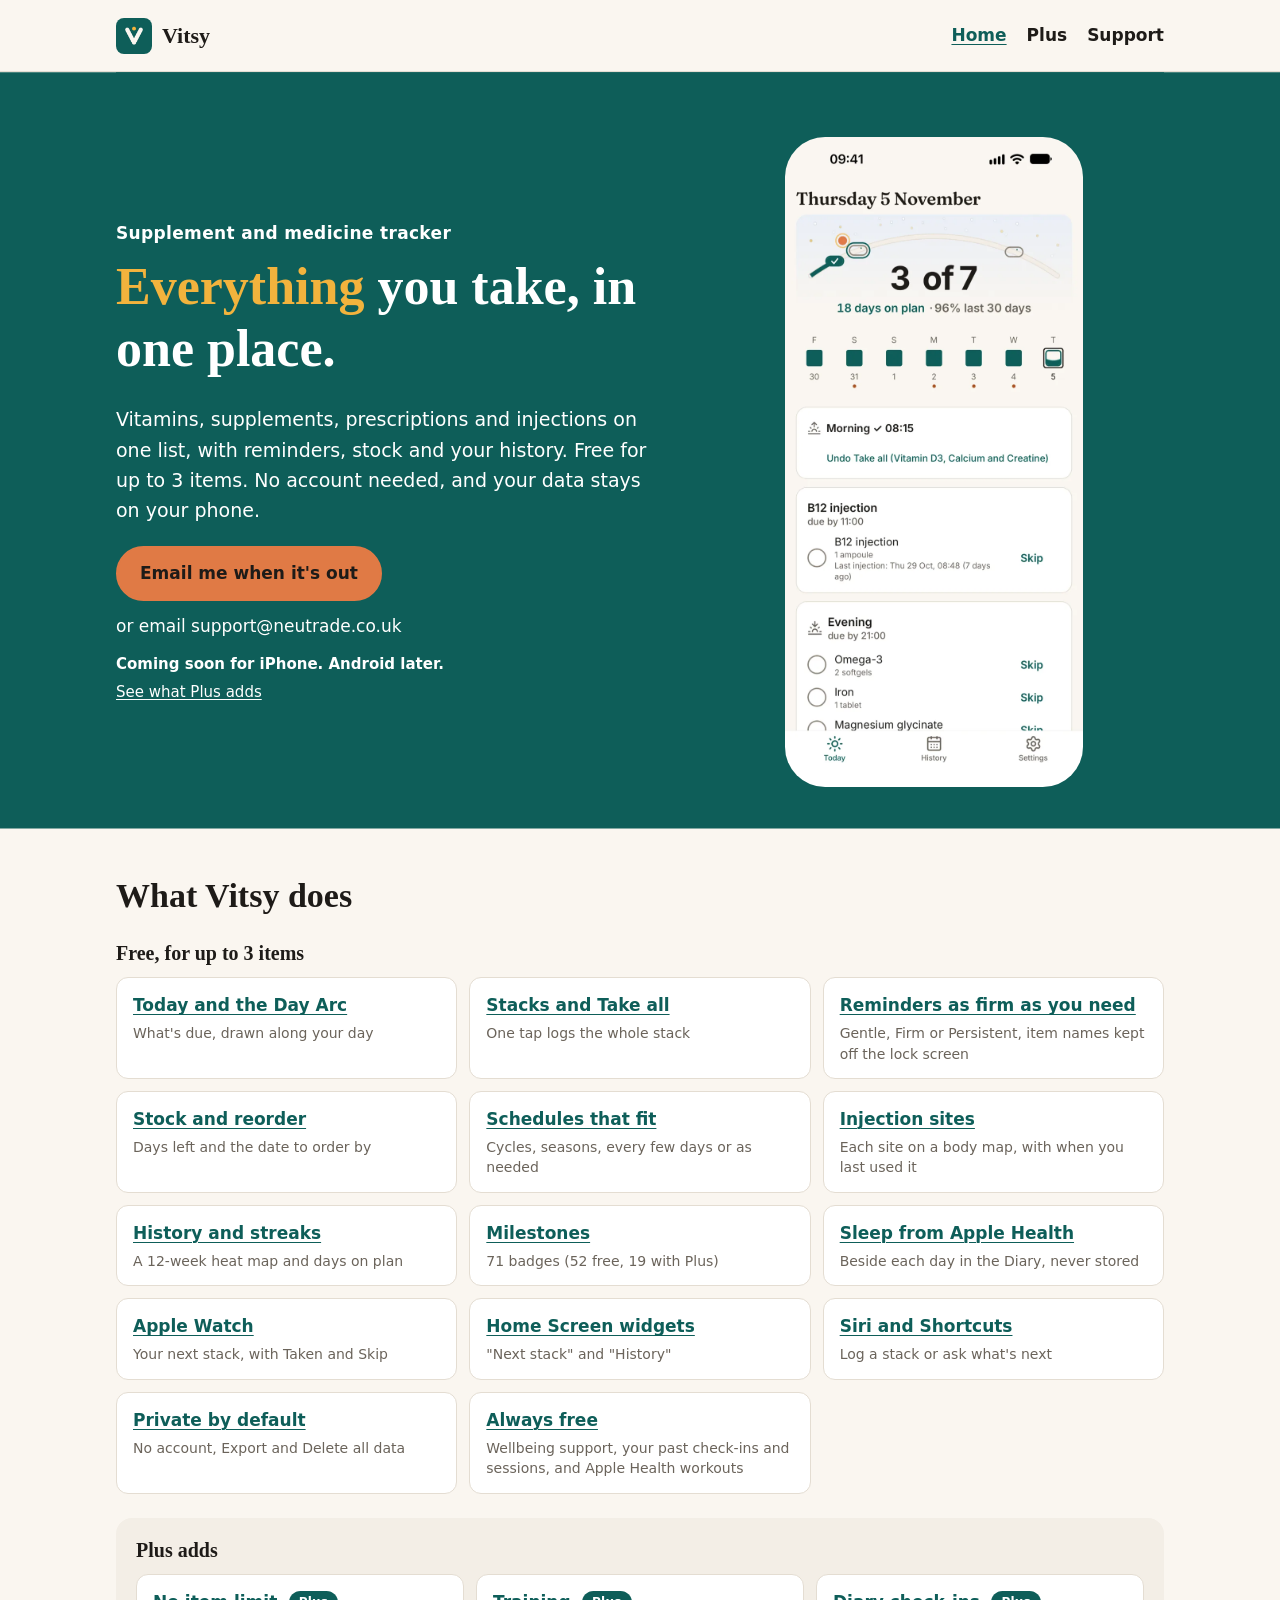
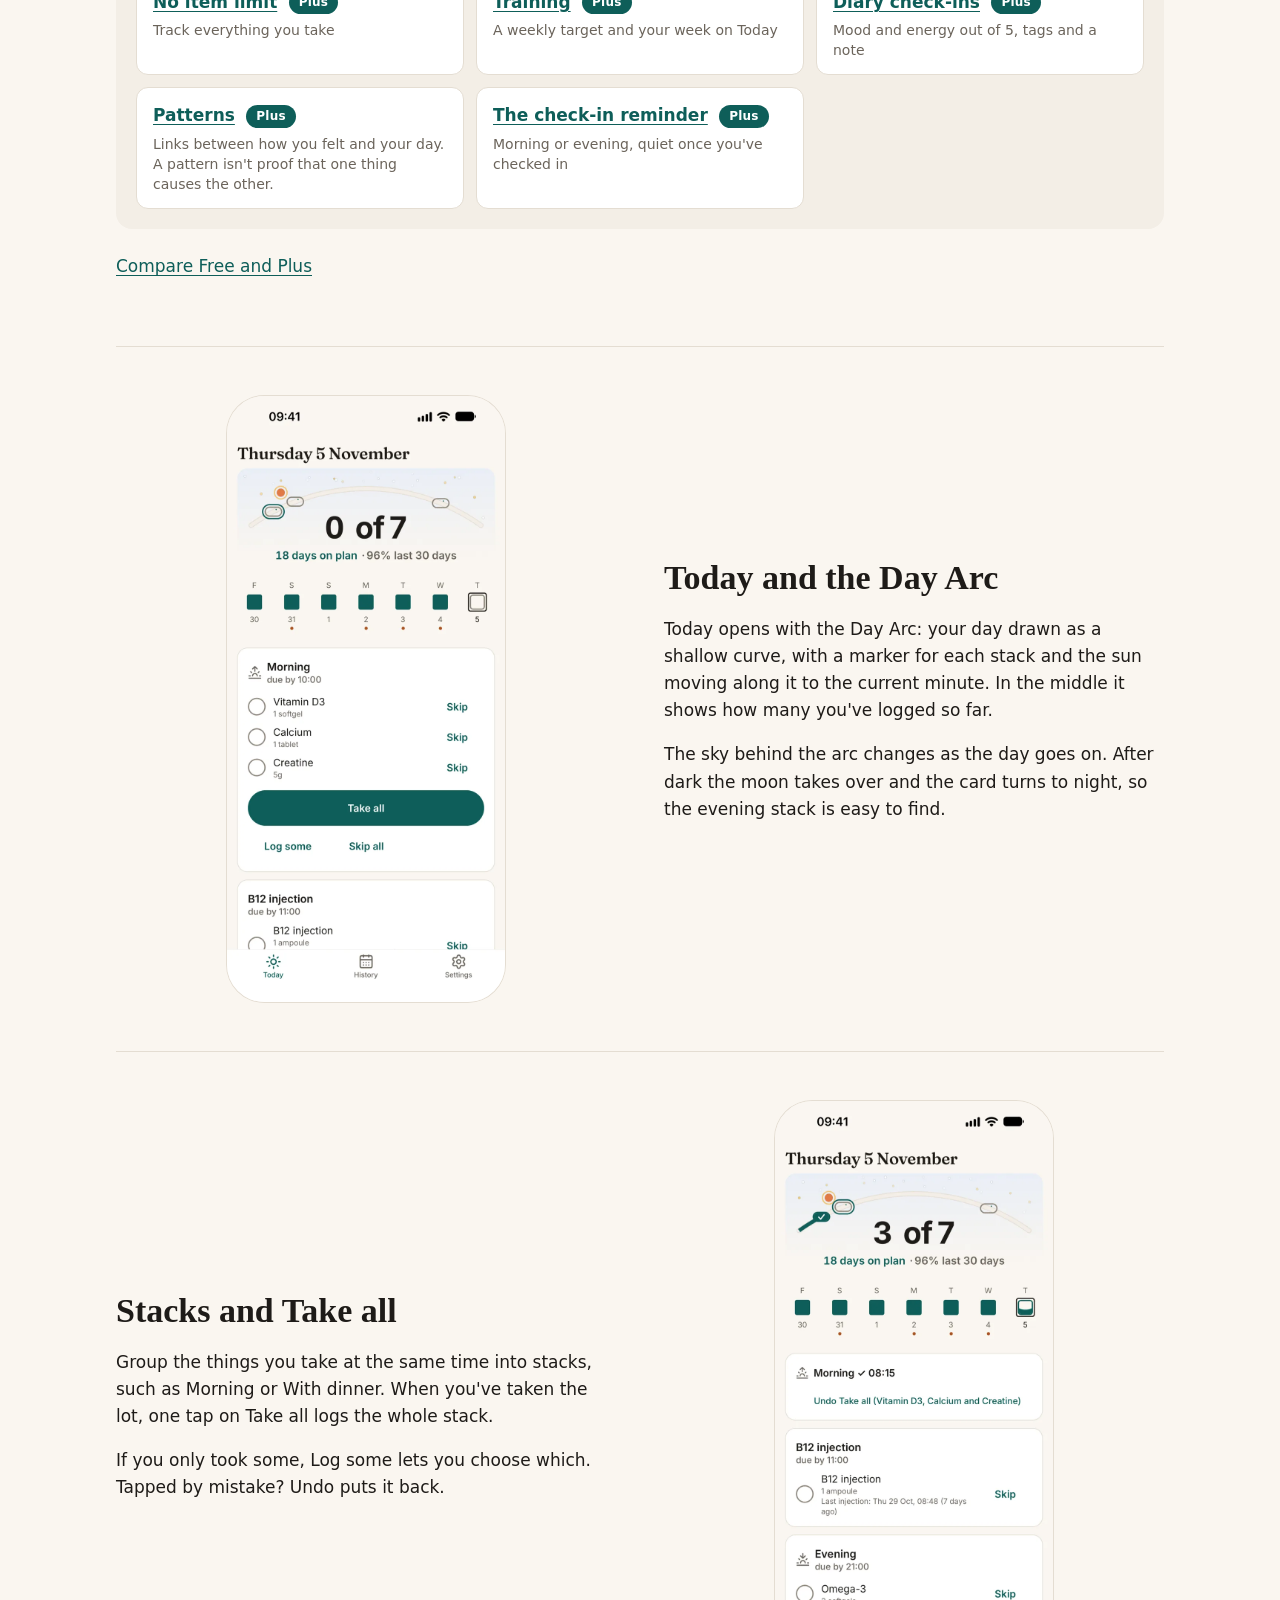
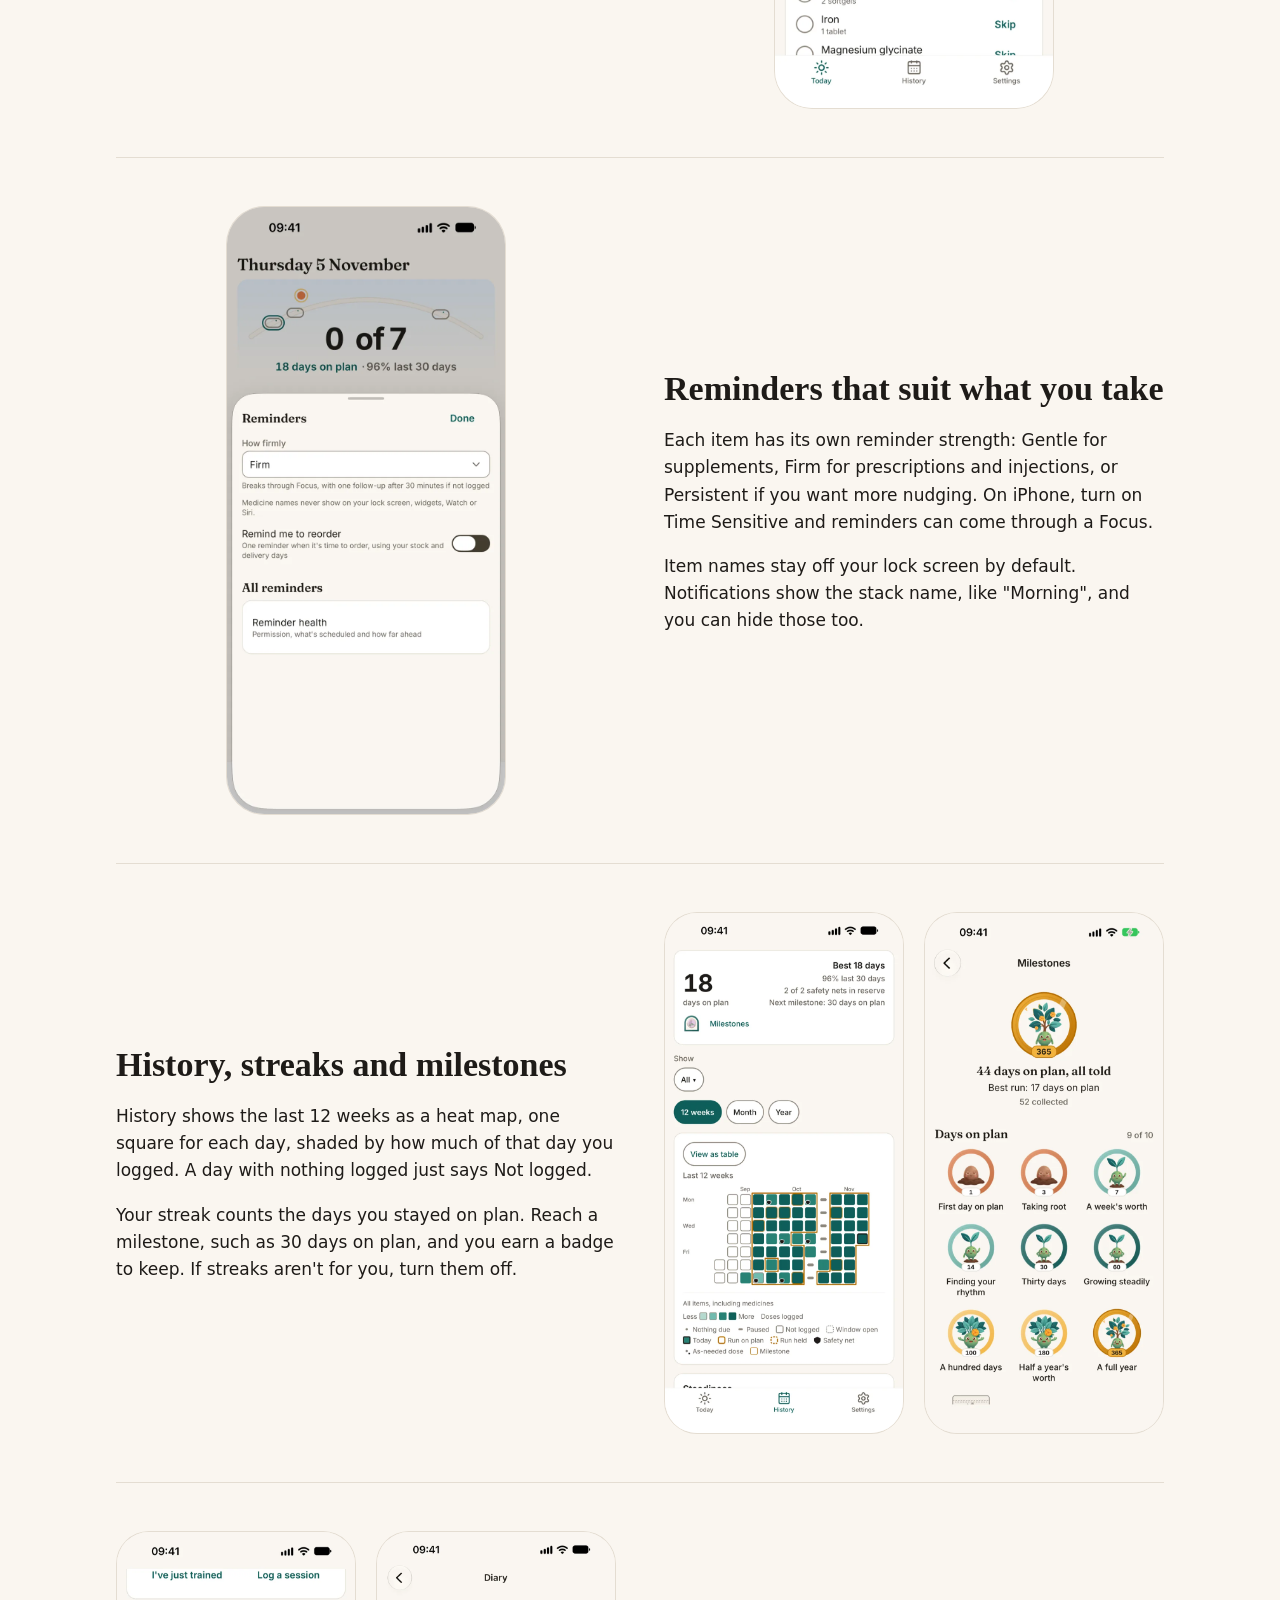
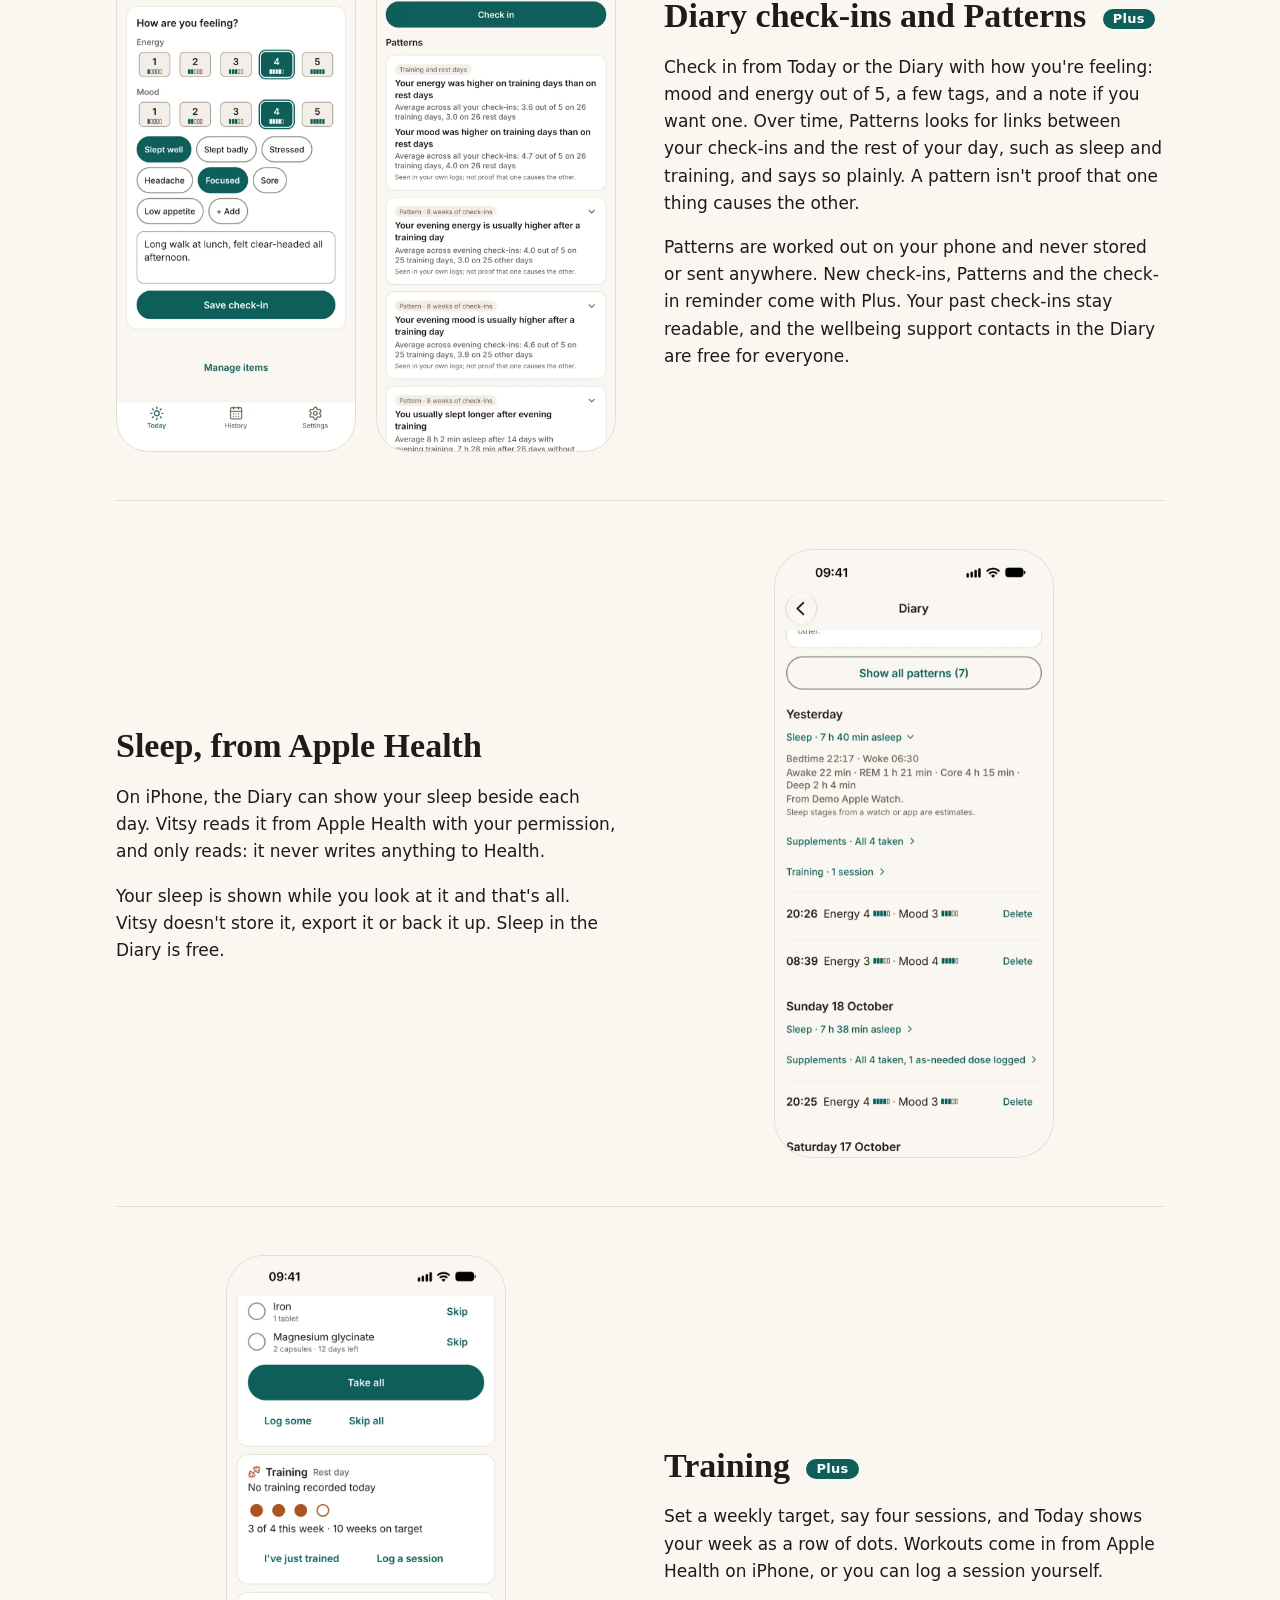
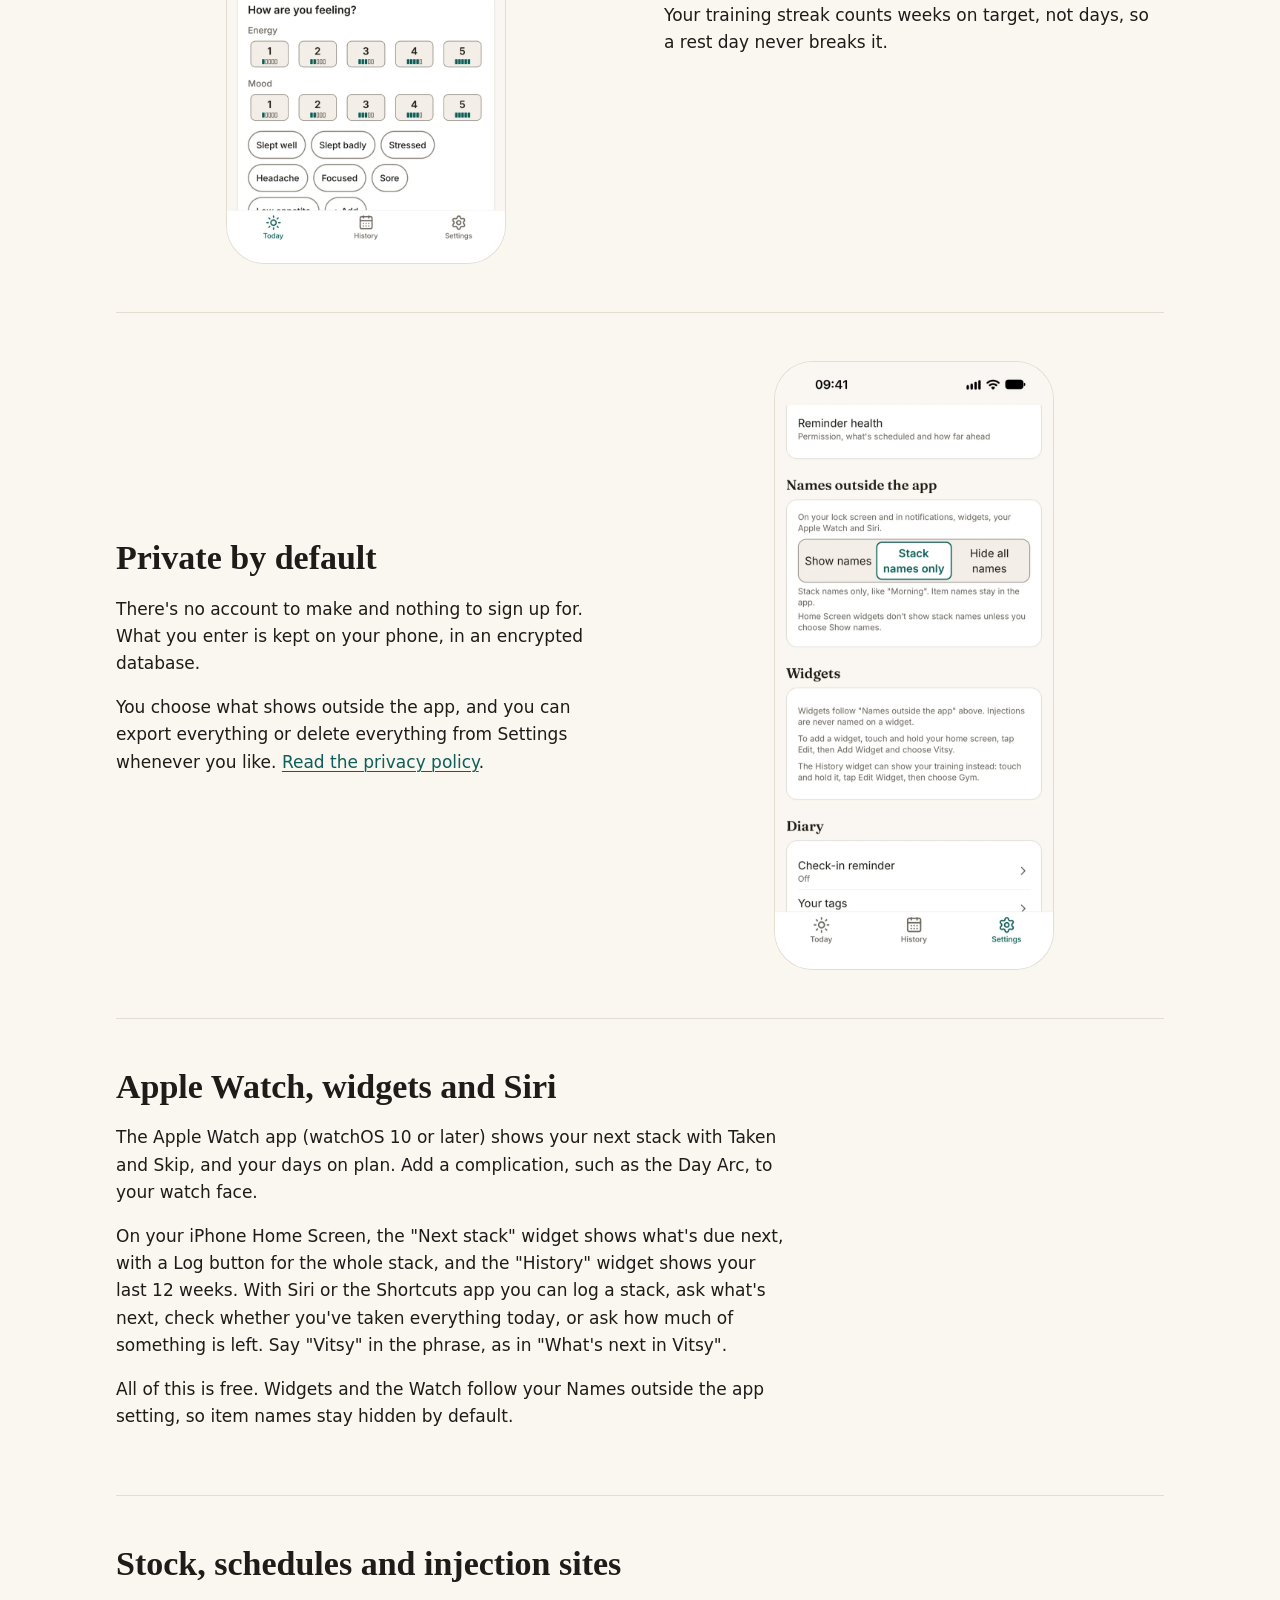
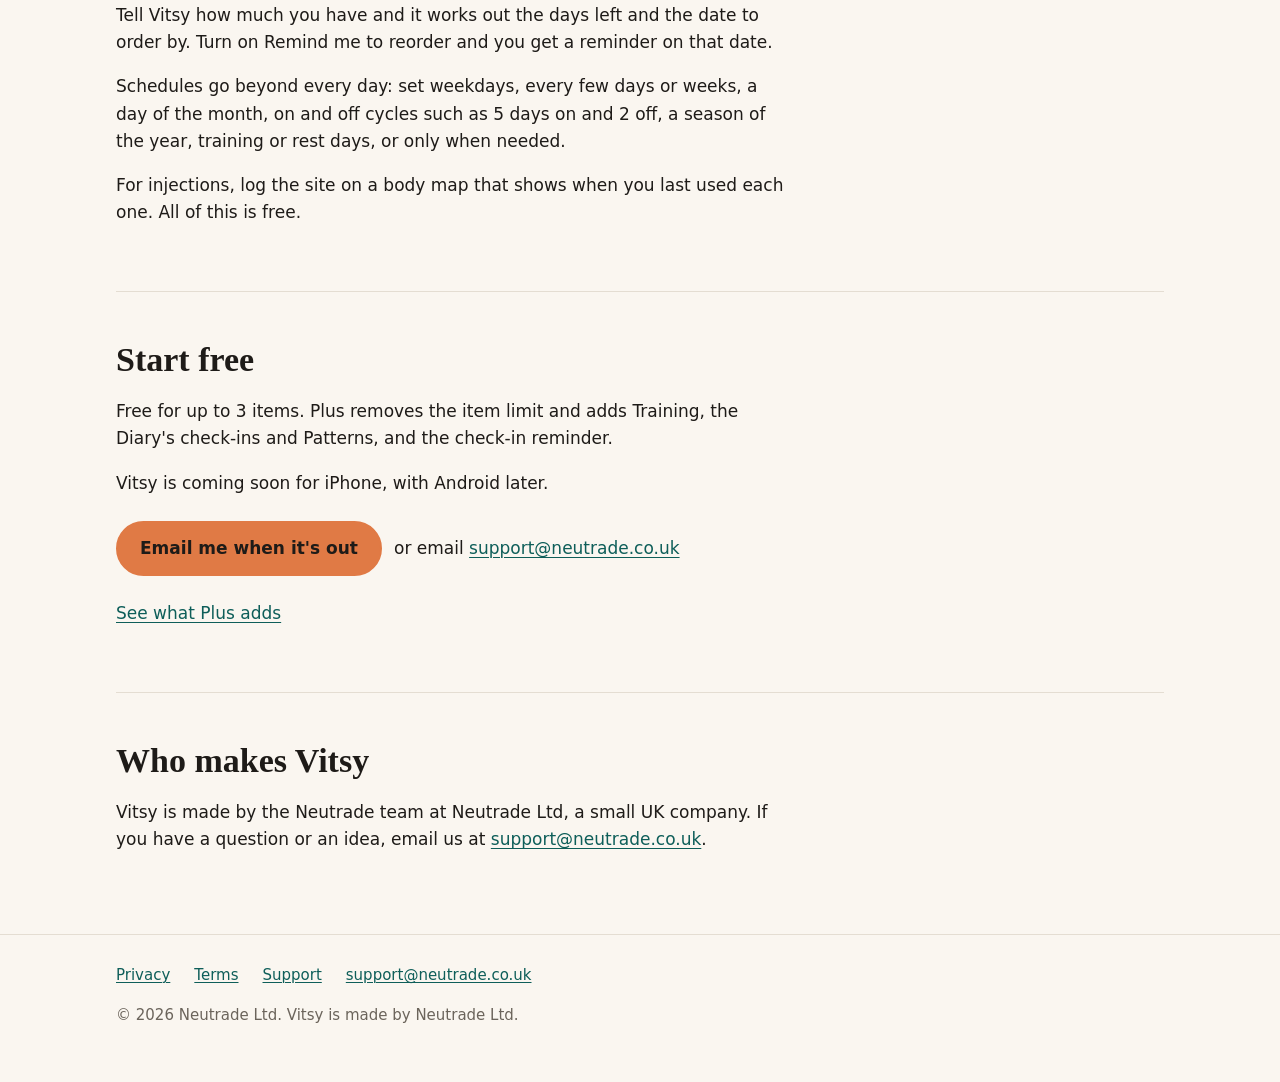
==== index.html @ c3399cc5 "Publish vitsy.app from vitsy main b9458fbe Privacy policy for the first store build (#175), Home and" ====
<!doctype html>
<html lang="en-GB" data-theme="light">
<head>
<meta charset="utf-8">
<meta name="viewport" content="width=device-width, initial-scale=1">
<title>Vitsy: everything you take, in one place</title>
<meta name="description" content="Vitsy keeps track of your supplements and medicines on your phone. Reminders, a clear view of today, and your history. No account needed.">
<meta name="color-scheme" content="light">
<meta property="og:type" content="website">
<meta property="og:site_name" content="Vitsy">
<meta property="og:title" content="Vitsy: everything you take, in one place">
<meta property="og:description" content="Supplements and medicines on one list, with reminders, stock and your history. Free for up to 3 items. No account needed.">
<meta property="og:url" content="https://vitsy.app/">
<meta property="og:image" content="https://vitsy.app/assets/og-vitsy.png">
<meta property="og:image:width" content="1200">
<meta property="og:image:height" content="630">
<meta property="og:image:alt" content="Everything you take, in one place: Vitsy's Day Arc on Thursday 5 November, showing 3 of 7 logged and 18 days on plan.">
<meta name="twitter:card" content="summary_large_image">
<link rel="icon" href="/favicon.png" type="image/png">
<link rel="apple-touch-icon" href="/apple-touch-icon.png">
<link rel="stylesheet" href="/assets/tokens.css">
<link rel="stylesheet" href="/assets/site.css">
</head>
<body>
<a class="skip" href="#main">Skip to content</a>
<header class="site-header">
  <div class="wrap">
    <a class="brand" href="/"><img src="/assets/icon-128.png" width="36" height="36" alt="">Vitsy</a>
    <nav class="site-nav" aria-label="Main">
      <ul>
        <li><a href="/" aria-current="page">Home</a></li>
        <li><a href="/pricing/">Plus</a></li>
        <li><a href="/support/">Support</a></li>
      </ul>
    </nav>
  </div>
</header>

<main id="main" class="wrap">
  <section class="hero" aria-labelledby="hero-title">
    <div class="hero-head">
      <p class="eyebrow">Supplement and medicine tracker</p>
      <h1 id="hero-title"><span class="highlight">Everything</span> you take, in one place.</h1>
    </div>
    <div class="shots">
      <picture>
        <img class="screen" src="/assets/screens/today-light.webp" width="750" height="1629" alt="Today on Thursday 5 November: the Day Arc at 3 of 7 with the Morning marker ticked, 18 days on plan and 96% over the last 30 days, the Morning stack done at 08:15, the B12 injection due by 11:00, and the Evening stack of Omega-3, Iron and Magnesium glycinate.">
      </picture>
    </div>
    <div class="hero-body">
      <p class="lead">Vitamins, supplements, prescriptions and injections on one list, with reminders, stock and your history. Free for up to 3 items. No account needed, and your data stays on your phone.</p>
      <div class="actions">
        <a class="button secondary" href="mailto:support@neutrade.co.uk?subject=Vitsy%3A%20let%20me%20know%20when%20it%20launches&amp;body=Please%20email%20me%20when%20Vitsy%20is%20available.%20I%20use%3A%20iPhone%20%2F%20Android%20(delete%20as%20needed).">Email me when it's out</a>
        <p class="or-email">or email support@neutrade.co.uk</p>
      </div>
      <p class="availability">Coming soon for iPhone. Android later.</p>
      <p class="register-line"><a href="/pricing/">See what Plus adds</a></p>
    </div>
  </section>

  <section id="features" class="overview" aria-labelledby="features-title">
    <h2 id="features-title">What Vitsy does</h2>
    <div class="group">
      <h3 id="free-group">Free, for up to 3 items</h3>
      <ul class="tiles" aria-labelledby="free-group">
        <li class="tile"><a class="tile-title" href="#today">Today and the Day Arc</a><span class="tile-line">What's due, drawn along your day</span></li>
        <li class="tile"><a class="tile-title" href="#stacks">Stacks and Take all</a><span class="tile-line">One tap logs the whole stack</span></li>
        <li class="tile"><a class="tile-title" href="#reminders">Reminders as firm as you need</a><span class="tile-line">Gentle, Firm or Persistent, item names kept off the lock screen</span></li>
        <li class="tile"><a class="tile-title" href="#stock">Stock and reorder</a><span class="tile-line">Days left and the date to order by</span></li>
        <li class="tile"><a class="tile-title" href="#stock">Schedules that fit</a><span class="tile-line">Cycles, seasons, every few days or as needed</span></li>
        <li class="tile"><a class="tile-title" href="#stock">Injection sites</a><span class="tile-line">Each site on a body map, with when you last used it</span></li>
        <li class="tile"><a class="tile-title" href="#history">History and streaks</a><span class="tile-line">A 12-week heat map and days on plan</span></li>
        <li class="tile"><a class="tile-title" href="#history">Milestones</a><span class="tile-line">71 badges (52 free, 19 with Plus)</span></li>
        <li class="tile"><a class="tile-title" href="#sleep">Sleep from Apple Health</a><span class="tile-line">Beside each day in the Diary, never stored</span></li>
        <li class="tile"><a class="tile-title" href="#watch">Apple Watch</a><span class="tile-line">Your next stack, with Taken and Skip</span></li>
        <li class="tile"><a class="tile-title" href="#watch">Home Screen widgets</a><span class="tile-line">"Next stack" and "History"</span></li>
        <li class="tile"><a class="tile-title" href="#watch">Siri and Shortcuts</a><span class="tile-line">Log a stack or ask what's next</span></li>
        <li class="tile"><a class="tile-title" href="#privacy">Private by default</a><span class="tile-line">No account, Export and Delete all data</span></li>
        <li class="tile"><a class="tile-title" href="/pricing/#stays-free">Always free</a><span class="tile-line keep">Wellbeing support, your past check-ins and sessions, and Apple Health workouts</span></li>
      </ul>
    </div>
    <div class="group plus-group">
      <h3 id="plus-group">Plus adds</h3>
      <ul class="tiles" aria-labelledby="plus-group">
        <li class="tile"><a class="tile-title" href="/pricing/#item-limit">No item limit</a> <span class="badge">Plus</span><span class="tile-line">Track everything you take</span></li>
        <li class="tile"><a class="tile-title" href="#training">Training</a> <span class="badge">Plus</span><span class="tile-line">A weekly target and your week on Today</span></li>
        <li class="tile"><a class="tile-title" href="#diary">Diary check-ins</a> <span class="badge">Plus</span><span class="tile-line">Mood and energy out of 5, tags and a note</span></li>
        <li class="tile"><a class="tile-title" href="#diary">Patterns</a> <span class="badge">Plus</span><span class="tile-line keep">Links between how you felt and your day. A pattern isn't proof that one thing causes the other.</span></li>
        <li class="tile"><a class="tile-title" href="#diary">The check-in reminder</a> <span class="badge">Plus</span><span class="tile-line">Morning or evening, quiet once you've checked in</span></li>
      </ul>
    </div>
    <p><a href="/pricing/">Compare Free and Plus</a></p>
  </section>

  <section id="today" class="feature" aria-labelledby="today-title">
    <div class="text">
      <h2 id="today-title">Today and the Day Arc</h2>
      <p>Today opens with the Day Arc: your day drawn as a shallow curve, with a marker for each stack and the sun moving along it to the current minute. In the middle it shows how many you've logged so far.</p>
      <p>The sky behind the arc changes as the day goes on. After dark the moon takes over and the card turns to night, so the evening stack is easy to find.</p>
    </div>
    <div class="shots">
      <picture>
        <img class="screen" src="/assets/screens/today-morning-light.webp" width="750" height="1629" loading="lazy" alt="Today before the first stack: the sun low on the left of the Day Arc, 0 of 7 logged, and the Morning stack of Vitamin D3, Calcium and Creatine due by 10:00, with Take all, Log some and Skip all.">
      </picture>
    </div>
  </section>

  <section id="stacks" class="feature" aria-labelledby="stacks-title">
    <div class="text">
      <h2 id="stacks-title">Stacks and Take all</h2>
      <p>Group the things you take at the same time into stacks, such as Morning or With dinner. When you've taken the lot, one tap on Take all logs the whole stack.</p>
      <p>If you only took some, Log some lets you choose which. Tapped by mistake? Undo puts it back.</p>
    </div>
    <div class="shots">
      <picture>
        <img class="screen" src="/assets/screens/stack-take-all-light.webp" width="750" height="1629" loading="lazy" alt="Today after one tap on Take all: the Morning stack ticked at 08:15, with a line to undo Take all for Vitamin D3, Calcium and Creatine, and the Day Arc at 3 of 7.">
      </picture>
    </div>
  </section>

  <section id="reminders" class="feature" aria-labelledby="reminders-title">
    <div class="text">
      <h2 id="reminders-title">Reminders that suit what you take</h2>
      <p>Each item has its own reminder strength: Gentle for supplements, Firm for prescriptions and injections, or Persistent if you want more nudging. On iPhone, turn on Time Sensitive and reminders can come through a Focus.</p>
      <p>Item names stay off your lock screen by default. Notifications show the stack name, like "Morning", and you can hide those too.</p>
    </div>
    <div class="shots">
      <picture>
        <img class="screen" src="/assets/screens/reminders-light.webp" width="750" height="1629" loading="lazy" alt="An item's Reminders sheet: How firmly set to Firm, a note that medicine names never show on your lock screen, widgets, Watch or Siri, the Remind me to reorder switch, and Reminder health.">
      </picture>
    </div>
  </section>

  <section id="history" class="feature" aria-labelledby="history-title">
    <div class="text">
      <h2 id="history-title">History, streaks and milestones</h2>
      <p>History shows the last 12 weeks as a heat map, one square for each day, shaded by how much of that day you logged. A day with nothing logged just says Not logged.</p>
      <p>Your streak counts the days you stayed on plan. Reach a milestone, such as 30 days on plan, and you earn a badge to keep. If streaks aren't for you, turn them off.</p>
    </div>
    <div class="shots">
      <picture>
        <img class="screen" src="/assets/screens/history-heatmap-light.webp" width="750" height="1629" loading="lazy" alt="History: 18 days on plan, a best of 18 days, 96% over the last 30 days, 2 of 2 safety nets in reserve and the next milestone at 30 days, then a 12-week heat map with runs on plan outlined.">
      </picture>
      <picture>
        <img class="screen" src="/assets/screens/milestone-light.webp" width="750" height="1630" loading="lazy" alt="The Milestones page: a year badge at the top, 44 days on plan all told, a best run of 17 days and 52 badges collected, then the Days on plan badges from the first day to a full year.">
      </picture>
    </div>
  </section>

  <section id="diary" class="feature" aria-labelledby="diary-title">
    <div class="text">
      <h2 id="diary-title">Diary check-ins and Patterns <span class="badge">Plus</span></h2>
      <p>Check in from Today or the Diary with how you're feeling: mood and energy out of 5, a few tags, and a note if you want one. Over time, Patterns looks for links between your check-ins and the rest of your day, such as sleep and training, and says so plainly. A pattern isn't proof that one thing causes the other.</p>
      <p>Patterns are worked out on your phone and never stored or sent anywhere. New check-ins, Patterns and the check-in reminder come with Plus. Your past check-ins stay readable, and the wellbeing support contacts in the Diary are free for everyone.</p>
    </div>
    <div class="shots">
      <picture>
        <img class="screen" src="/assets/screens/diary-checkin-light.webp" width="750" height="1630" loading="lazy" alt="The check-in card on Today: energy and mood each picked out of 5, Slept well and Focused tags, and a short note, with Save check-in.">
      </picture>
      <picture>
        <img class="screen" src="/assets/screens/diary-patterns-light.webp" width="750" height="1629" loading="lazy" alt="Diary Patterns from your own check-ins: energy and mood were higher on training days than on rest days, and evening energy and evening mood are usually higher after a training day. Each notes it is not proof that one causes the other.">
      </picture>
    </div>
  </section>

  <section id="sleep" class="feature" aria-labelledby="sleep-title">
    <div class="text">
      <h2 id="sleep-title">Sleep, from Apple Health</h2>
      <p>On iPhone, the Diary can show your sleep beside each day. Vitsy reads it from Apple Health with your permission, and only reads: it never writes anything to Health.</p>
      <p>Your sleep is shown while you look at it and that's all. Vitsy doesn't store it, export it or back it up. Sleep in the Diary is free.</p>
    </div>
    <div class="shots">
      <picture>
        <img class="screen" src="/assets/screens/diary-sleep-light.webp" width="750" height="1630" loading="lazy" alt="The Diary: yesterday's sleep from Apple Health, with bedtime, wake time and sleep stages, above that day's check-ins.">
      </picture>
    </div>
  </section>

  <section id="training" class="feature" aria-labelledby="training-title">
    <div class="text">
      <h2 id="training-title">Training <span class="badge">Plus</span></h2>
      <p>Set a weekly target, say four sessions, and Today shows your week as a row of dots. Workouts come in from Apple Health on iPhone, or you can log a session yourself.</p>
      <p>Your training streak counts weeks on target, not days, so a rest day never breaks it.</p>
    </div>
    <div class="shots">
      <picture>
        <img class="screen" src="/assets/screens/training-light.webp" width="750" height="1629" loading="lazy" alt="Today's Training card on a rest day: no training recorded today, three of four dots filled, 3 of 4 this week and 10 weeks on target, with I've just trained and Log a session.">
      </picture>
    </div>
  </section>

  <section id="privacy" class="feature" aria-labelledby="privacy-title">
    <div class="text">
      <h2 id="privacy-title">Private by default</h2>
      <p>There's no account to make and nothing to sign up for. What you enter is kept on your phone, in an encrypted database.</p>
      <p>You choose what shows outside the app, and you can export everything or delete everything from Settings whenever you like. <a href="/privacy/">Read the privacy policy</a>.</p>
    </div>
    <div class="shots">
      <picture>
        <img class="screen" src="/assets/screens/privacy-light.webp" width="750" height="1630" loading="lazy" alt="Settings, Names outside the app: Show names, Stack names only or Hide all names, for the lock screen and notifications.">
      </picture>
    </div>
  </section>

  <section id="watch" class="feature" aria-labelledby="watch-title">
    <div class="text">
      <h2 id="watch-title">Apple Watch, widgets and Siri</h2>
      <p>The Apple Watch app (watchOS 10 or later) shows your next stack with Taken and Skip, and your days on plan. Add a complication, such as the Day Arc, to your watch face.</p>
      <p>On your iPhone Home Screen, the "Next stack" widget shows what's due next, with a Log button for the whole stack, and the "History" widget shows your last 12 weeks. With Siri or the Shortcuts app you can log a stack, ask what's next, check whether you've taken everything today, or ask how much of something is left. Say "Vitsy" in the phrase, as in "What's next in Vitsy".</p>
      <p>All of this is free. Widgets and the Watch follow your Names outside the app setting, so item names stay hidden by default.</p>
    </div>
  </section>

  <section id="stock" class="feature" aria-labelledby="stock-title">
    <div class="text">
      <h2 id="stock-title">Stock, schedules and injection sites</h2>
      <p>Tell Vitsy how much you have and it works out the days left and the date to order by. Turn on Remind me to reorder and you get a reminder on that date.</p>
      <p>Schedules go beyond every day: set weekdays, every few days or weeks, a day of the month, on and off cycles such as 5 days on and 2 off, a season of the year, training or rest days, or only when needed.</p>
      <p>For injections, log the site on a body map that shows when you last used each one. All of this is free.</p>
    </div>
  </section>

  <section class="feature" aria-labelledby="free-title">
    <div class="text">
      <h2 id="free-title">Start free</h2>
      <p>Free for up to 3 items. Plus removes the item limit and adds Training, the Diary's check-ins and Patterns, and the check-in reminder.</p>
      <p>Vitsy is coming soon for iPhone, with Android later.</p>
      <div class="actions">
        <a class="button secondary" href="mailto:support@neutrade.co.uk?subject=Vitsy%3A%20let%20me%20know%20when%20it%20launches&amp;body=Please%20email%20me%20when%20Vitsy%20is%20available.%20I%20use%3A%20iPhone%20%2F%20Android%20(delete%20as%20needed).">Email me when it's out</a>
        <p class="or-email">or email <a href="mailto:support@neutrade.co.uk">support@neutrade.co.uk</a></p>
      </div>
      <p><a href="/pricing/">See what Plus adds</a></p>
    </div>
  </section>

  <section id="maker" class="feature" aria-labelledby="maker-title">
    <div class="text">
      <h2 id="maker-title">Who makes Vitsy</h2>
      <p>Vitsy is made by the Neutrade team at Neutrade Ltd, a small UK company. If you have a question or an idea, email us at <a href="mailto:support@neutrade.co.uk">support@neutrade.co.uk</a>.</p>
    </div>
  </section>
</main>

<footer class="site-footer">
  <div class="wrap">
    <ul>
      <li><a href="/privacy/">Privacy</a></li>
      <li><a href="/terms/">Terms</a></li>
      <li><a href="/support/">Support</a></li>
      <li><a href="mailto:support@neutrade.co.uk">support@neutrade.co.uk</a></li>
    </ul>
    <p>&copy; 2026 Neutrade Ltd. Vitsy is made by Neutrade Ltd.</p>
  </div>
</footer>
</body>
</html>
---- assets/tokens.css ----
/* Generated from src/theme/tokens.ts by scripts/tokens-css.ts. Do not edit. */
:root {
  color-scheme: light dark;
  --dl-bg: #FAF6F0;
  --dl-surface: #FFFFFF;
  --dl-surface2: #F3EEE6;
  --dl-border: #E4DDD2;
  --dl-ctl: #8F877C;
  --dl-text: #1E1B18;
  --dl-text-muted: #6B645B;
  --dl-primary: #0E5E59;
  --dl-on-primary: #FFFFFF;
  --dl-secondary: #E07A45;
  --dl-on-secondary: #1E1B18;
  --dl-secondary-ink: #AD5220;
  --dl-accent: #F2B33D;
  --dl-streak: #B86E00;
  --dl-heat-0: #EDE7DD;
  --dl-heat-1: #B3DACF;
  --dl-heat-2: #6FBBAE;
  --dl-heat-3: #278276;
  --dl-heat-4: #0E5E59;
  --dl-destructive: #9A3B2E;
  --dl-friend-mark-low: #1E1B18;
  --dl-friend-mark-high: #FFFFFF;
  --dl-scrim: rgba(30,27,24,0.45);
}
@media (prefers-color-scheme: dark) {
  :root:not([data-theme="light"]) {
    --dl-bg: #121413;
    --dl-surface: #1B1E1D;
    --dl-surface2: #252928;
    --dl-border: #343938;
    --dl-ctl: #6E7573;
    --dl-text: #F2EEE8;
    --dl-text-muted: #A9A39A;
    --dl-primary: #5FC8BD;
    --dl-on-primary: #121413;
    --dl-secondary: #F29A6B;
    --dl-on-secondary: #121413;
    --dl-secondary-ink: #F29A6B;
    --dl-accent: #F5C04A;
    --dl-streak: #F5C04A;
    --dl-heat-0: #262A29;
    --dl-heat-1: #1E4B46;
    --dl-heat-2: #277067;
    --dl-heat-3: #46A597;
    --dl-heat-4: #9BE3D6;
    --dl-destructive: #E58A7C;
    --dl-friend-mark-low: #F2EEE8;
    --dl-friend-mark-high: #121413;
    --dl-scrim: rgba(0,0,0,0.6);
  }
}
:root[data-theme="dark"] {
  --dl-bg: #121413;
  --dl-surface: #1B1E1D;
  --dl-surface2: #252928;
  --dl-border: #343938;
  --dl-ctl: #6E7573;
  --dl-text: #F2EEE8;
  --dl-text-muted: #A9A39A;
  --dl-primary: #5FC8BD;
  --dl-on-primary: #121413;
  --dl-secondary: #F29A6B;
  --dl-on-secondary: #121413;
  --dl-secondary-ink: #F29A6B;
  --dl-accent: #F5C04A;
  --dl-streak: #F5C04A;
  --dl-heat-0: #262A29;
  --dl-heat-1: #1E4B46;
  --dl-heat-2: #277067;
  --dl-heat-3: #46A597;
  --dl-heat-4: #9BE3D6;
  --dl-destructive: #E58A7C;
  --dl-friend-mark-low: #F2EEE8;
  --dl-friend-mark-high: #121413;
  --dl-scrim: rgba(0,0,0,0.6);
}
---- assets/site.css ----
/*
 * Vitsy website (factory job 20261020-website, D1937). Colours come only from tokens.css, which
 * scripts/tokens-css.ts generates from src/theme/tokens.ts: no colour literals here. The site is always light
 * (job 20261021-website-light, D1956): every page has <html data-theme="light">, so the generated dark rules never
 * apply, whatever the reader's setting.
 */

/* Fonts: copied from the app's @expo-google-fonts packages (SIL Open Font License, see fonts/OFL-*.txt). */
@font-face {
  font-family: 'Fraunces';
  font-style: normal;
  font-weight: 600;
  font-display: swap;
  src: url(/assets/fonts/Fraunces_600SemiBold.ttf) format('truetype');
}
@font-face {
  font-family: 'Inter';
  font-style: normal;
  font-weight: 400;
  font-display: swap;
  src: url(/assets/fonts/Inter_400Regular.ttf) format('truetype');
}
@font-face {
  font-family: 'Inter';
  font-style: normal;
  font-weight: 600;
  font-display: swap;
  src: url(/assets/fonts/Inter_600SemiBold.ttf) format('truetype');
}

*,
*::before,
*::after {
  box-sizing: border-box;
}

/* Light native controls and scrollbars too. More specific than the generated :root, so stylesheet order doesn't matter. */
:root[data-theme="light"] {
  color-scheme: light;
}

html {
  -webkit-text-size-adjust: 100%;
  text-size-adjust: 100%;
}

body {
  margin: 0;
  background: var(--dl-bg);
  color: var(--dl-text);
  font-family: 'Inter', system-ui, -apple-system, 'Segoe UI', sans-serif;
  font-size: 1.0625rem;
  line-height: 1.6;
  overflow-wrap: break-word;
}

h1,
h2,
h3 {
  font-family: 'Fraunces', Georgia, serif;
  font-weight: 600;
  line-height: 1.2;
  margin: 0 0 0.5em;
}
h1 {
  font-size: clamp(2rem, 6vw, 3.25rem);
}
h2 {
  font-size: clamp(1.5rem, 4vw, 2.125rem);
}
h3 {
  font-size: 1.25rem;
  margin-top: 1.5em;
}

p,
ul,
ol,
dl {
  margin: 0 0 1em;
}

a {
  color: var(--dl-primary);
  text-decoration-thickness: 1px;
  text-underline-offset: 0.15em;
}
a:hover {
  text-decoration-thickness: 2px;
}

:focus-visible {
  outline: 3px solid var(--dl-primary);
  outline-offset: 3px;
  border-radius: 4px;
}

.skip {
  position: absolute;
  left: 1rem;
  top: -10rem;
  z-index: 10;
  padding: 0.5rem 1rem;
  background: var(--dl-surface);
  color: var(--dl-primary);
  border: 1px solid var(--dl-border);
  border-radius: 8px;
}
.skip:focus {
  top: 1rem;
}

.wrap {
  width: 100%;
  max-width: 68rem;
  margin: 0 auto;
  padding: 0 1.25rem;
}

/* Header and footer */
.site-header {
  border-bottom: 1px solid var(--dl-border);
}
.site-header .wrap {
  display: flex;
  flex-wrap: wrap;
  align-items: center;
  justify-content: space-between;
  gap: 0.5rem 1.5rem;
  padding-top: 0.875rem;
  padding-bottom: 0.875rem;
}
.brand {
  display: inline-flex;
  align-items: center;
  gap: 0.625rem;
  color: var(--dl-text);
  text-decoration: none;
  font-family: 'Fraunces', Georgia, serif;
  font-weight: 600;
  font-size: 1.375rem;
}
.brand img {
  width: 36px;
  height: 36px;
  border-radius: 22%;
}
.site-nav ul {
  display: flex;
  flex-wrap: wrap;
  gap: 0.25rem 1.25rem;
  list-style: none;
  margin: 0;
  padding: 0;
}
.site-nav a {
  display: inline-block;
  padding: 0.5rem 0;
  color: var(--dl-text);
  font-weight: 600;
  text-decoration: none;
}
.site-nav a:hover,
.site-nav a[aria-current='page'] {
  color: var(--dl-primary);
  text-decoration: underline;
}

.site-footer {
  margin-top: 4rem;
  border-top: 1px solid var(--dl-border);
  color: var(--dl-text-muted);
  font-size: 0.9375rem;
}
.site-footer .wrap {
  padding-top: 1.5rem;
  padding-bottom: 2.5rem;
}
.site-footer ul {
  display: flex;
  flex-wrap: wrap;
  gap: 0.25rem 1.5rem;
  list-style: none;
  padding: 0;
  margin: 0 0 0.75rem;
}
.site-footer a {
  display: inline-block;
  padding: 0.25rem 0;
}

/* Text helpers */
.eyebrow {
  margin: 0 0 0.5rem;
  color: var(--dl-primary);
  font-weight: 600;
  letter-spacing: 0.02em;
}
.lead {
  font-size: 1.1875rem;
  color: var(--dl-text-muted);
  max-width: 34rem;
}
.muted {
  color: var(--dl-text-muted);
}
.small {
  font-size: 0.9375rem;
}
.prose {
  max-width: 42rem;
}
.prose h2 {
  font-size: 1.5rem;
  margin-top: 2em;
}

.badge {
  display: inline-block;
  vertical-align: middle;
  margin-left: 0.5rem;
  padding: 0.125rem 0.625rem;
  border-radius: 999px;
  background: var(--dl-primary);
  color: var(--dl-on-primary);
  font-family: 'Inter', system-ui, sans-serif;
  font-size: 0.8125rem;
  font-weight: 600;
  letter-spacing: 0.02em;
}

/* Buttons and links styled as buttons */
.button {
  display: inline-block;
  padding: 0.75rem 1.375rem;
  border-radius: 999px;
  background: var(--dl-primary);
  color: var(--dl-on-primary);
  font-weight: 600;
  text-decoration: none;
  border: 2px solid var(--dl-primary);
}
.button:hover {
  text-decoration: underline;
}
.button.secondary {
  background: var(--dl-secondary);
  border-color: var(--dl-secondary);
  color: var(--dl-on-secondary);
}
.button.outline {
  background: transparent;
  color: var(--dl-primary);
}
.actions {
  display: flex;
  flex-wrap: wrap;
  gap: 0.75rem;
  margin: 1.5rem 0;
}

/* Cards */
.card {
  background: var(--dl-surface);
  border: 1px solid var(--dl-border);
  border-radius: 16px;
  padding: 1.25rem 1.375rem;
  margin: 0 0 1rem;
}
.card > :first-child {
  margin-top: 0;
}
.card > :last-child {
  margin-bottom: 0;
}

/*
 * Hero (job 20261102-site-features, from the marketing review): a full-width flat teal band, as the store
 * screenshots will be, with white type and one amber word. The band reaches the window's edges with a spread
 * shadow clipped to the hero's own height, so nothing is wider than the page and it never scrolls sideways.
 * On a phone the real Today capture sits straight under the headline, cropped to the Day Arc, so it shows above the
 * fold; from 720 px it sits beside the text, uncropped.
 */
.hero {
  display: grid;
  grid-template-areas: 'head' 'shots' 'body';
  gap: 1.5rem;
  align-items: center;
  padding: 2rem 0 2.5rem;
  background: var(--dl-primary);
  color: var(--dl-on-primary);
  box-shadow: 0 0 0 100vmax var(--dl-primary);
  clip-path: inset(0 -100vmax);
}
.hero-head {
  grid-area: head;
}
.hero .shots {
  grid-area: shots;
}
.hero-body {
  grid-area: body;
}
.hero h1 {
  margin-bottom: 0;
}
.hero .highlight {
  color: var(--dl-accent);
}
.hero .eyebrow,
.hero .lead,
.hero a {
  color: var(--dl-on-primary);
}
.hero .button.secondary {
  color: var(--dl-on-secondary);
}
.hero :focus-visible {
  outline-color: var(--dl-accent);
}
.hero .lead {
  margin-top: 0;
}
.hero .actions {
  margin: 1.25rem 0 0.75rem;
}
.availability {
  margin: 0 0 0.25rem;
  font-size: 0.9375rem;
  font-weight: 600;
}
.register-line {
  margin: 0;
  font-size: 0.9375rem;
  overflow-wrap: anywhere;
}

/*
 * Screenshots: the raw simulator capture, tight to the screen. The display's rounded corners are drawn here
 * (iPhone 18 Pro: about 13.7% of the width by 6.3% of the height). No padding, background, shadow or frame:
 * only a hairline so a light screen still reads against the light page.
 */
.screen {
  display: block;
  width: 100%;
  max-width: 300px;
  height: auto;
  aspect-ratio: 1206 / 2622;
  border-radius: 13.7% / 6.3%;
  border: 1px solid var(--dl-border);
}
.shots {
  display: flex;
  flex-wrap: wrap;
  justify-content: center;
  gap: 1.25rem;
  margin: 0;
}
.shots picture {
  flex: 1 1 200px;
  max-width: 280px;
  min-width: 0;
}
.shots .screen {
  margin: 0 auto;
}
.hero .shots picture {
  max-width: 300px;
}
/* On the teal band the hairline would show as a light edge; it takes the band's colour there. */
.hero .screen {
  border-color: var(--dl-primary);
}
@media (max-width: 719.98px) {
  .hero .shots picture {
    max-width: 340px;
  }
  .hero .screen {
    aspect-ratio: 1206 / 1150;
    object-fit: cover;
    object-position: top;
    border-radius: 24px;
  }
}

/* Feature sections */
.feature {
  display: grid;
  gap: 1.75rem;
  align-items: center;
  padding: 3rem 0;
  border-top: 1px solid var(--dl-border);
}
.feature .text {
  max-width: 34rem;
}
/* The last section sits on the footer's own top margin, with no extra padding below it. */
.feature:last-child {
  padding-bottom: 0;
}

/* Pricing */
.plans {
  display: grid;
  gap: 1rem;
  margin: 1.5rem 0;
}
.plan h2 {
  font-size: 1.5rem;
}
.plan .price {
  font-family: 'Fraunces', Georgia, serif;
  font-size: 1.75rem;
  font-weight: 600;
  margin: 0 0 0.25rem;
}
/* Plus is the filled card (marketing review): the offer, "14 days free, then £29.99 a year", reads as the offer. */
.plan.plus {
  background: var(--dl-primary);
  border: 2px solid var(--dl-primary);
  color: var(--dl-on-primary);
}
.plan-note {
  margin: 0 0 0.75rem;
}
/* The Plus card keeps its own height rather than stretching to the longer Free card (UI review round 1). */
.plan.plus {
  align-self: start;
}
.ticks {
  padding-left: 1.25rem;
}
.ticks li {
  margin-bottom: 0.375rem;
}
.promise {
  border-left: 4px solid var(--dl-secondary);
  padding: 0.5rem 0 0.5rem 1rem;
  margin: 1.5rem 0;
  font-size: 1.125rem;
}

/*
 * Home's features overview (job 20261102-site-features): two groups of short tiles, the free ones first, then
 * "Plus adds" on a tinted panel. One column at 320 px, two from about 360 px, three on a wide window.
 */
.overview {
  padding: 3rem 0;
}
.overview .group {
  margin: 1.5rem 0;
}
.overview .group h3 {
  margin: 0 0 0.75rem;
}
.plus-group {
  background: var(--dl-surface2);
  border-radius: 16px;
  padding: 1.25rem;
}
.tiles {
  list-style: none;
  padding: 0;
  margin: 0;
  display: grid;
  grid-template-columns: repeat(auto-fill, minmax(min(100%, 9.5rem), 1fr));
  gap: 0.75rem;
}
.tile {
  background: var(--dl-surface);
  border: 1px solid var(--dl-border);
  border-radius: 12px;
  padding: 0.875rem 1rem;
  margin: 0;
}
.tile-title {
  font-weight: 600;
}
.tile .badge {
  margin-left: 0.375rem;
  font-size: 0.75rem;
}
.tile-line {
  display: block;
  margin-top: 0.25rem;
  font-size: 0.875rem;
  line-height: 1.45;
  color: var(--dl-text-muted);
}
@media (min-width: 720px) {
  .tiles {
    grid-template-columns: repeat(3, minmax(0, 1fr));
  }
}
/* On a phone the tiles show their titles only, except the lines that carry a caveat or a list (UI review round 1). */
@media (max-width: 479.98px) {
  .tile-line {
    display: none;
  }
  .tile-line.keep {
    display: block;
  }
}

/* Plus: the Free and Plus table. It scrolls inside its own box if it ever gets too wide; the page never does. */
.table-wrap {
  max-width: 100%;
  overflow-x: auto;
  margin: 1.5rem 0;
}
.compare {
  width: 100%;
  border-collapse: collapse;
  font-size: 0.9375rem;
}
.compare caption {
  text-align: left;
  color: var(--dl-text-muted);
  padding-bottom: 0.75rem;
}
.compare th,
.compare td {
  text-align: left;
  vertical-align: top;
  padding: 0.625rem 0.75rem 0.625rem 0;
  border-bottom: 1px solid var(--dl-border);
}
.compare thead th {
  border-bottom-width: 2px;
}
.compare tbody th {
  font-weight: 400;
}
.compare td {
  font-weight: 600;
}

/* Support and legal pages */
.faq dt {
  font-weight: 600;
  margin-top: 1.25rem;
}
.faq dd {
  margin: 0.25rem 0 0;
}
.signpost .numbers {
  list-style: none;
  padding: 0;
}
.signpost .numbers li {
  margin-bottom: 0.5rem;
}
.updated {
  color: var(--dl-text-muted);
  margin-top: -0.25rem;
}
.page {
  padding-top: 2.5rem;
}
/* A heading straight inside a page (Plus: Register interest) gets the same rhythm as prose headings. */
.page > h2 {
  margin-top: 2em;
}

@media (min-width: 720px) {
  .hero {
    grid-template-columns: 1.1fr 0.9fr;
    grid-template-areas: 'head shots' 'body shots';
    align-items: end;
    padding-top: 4rem;
  }
  .hero-body {
    align-self: start;
  }
  .feature {
    grid-template-columns: 1fr 1fr;
    gap: 3rem;
  }
  /*
   * Alternate the text side. Counted among a page's sections: on Home the hero is the first and the features
   * overview the second (job 20261102-site-features), so Today, the first feature, is the third and keeps its text
   * on the right as before.
   */
  .feature:nth-of-type(odd) .text {
    order: 2;
  }
  /* A section with no screenshot uses the full width, not half of it (UI review round 1). */
  .feature:not(:has(.shots)) {
    grid-template-columns: 1fr;
  }
  .feature:not(:has(.shots)) .text {
    max-width: 42rem;
  }
  .plans {
    grid-template-columns: 1fr 1fr;
  }
}

@media (prefers-reduced-motion: reduce) {
  *,
  *::before,
  *::after {
    transition: none !important;
    animation: none !important;
    scroll-behavior: auto !important;
  }
}

/* "or email ..." beside a mailto button, for people without a mail app */
.or-email {
  align-self: center;
  margin: 0;
  overflow-wrap: anywhere;
}
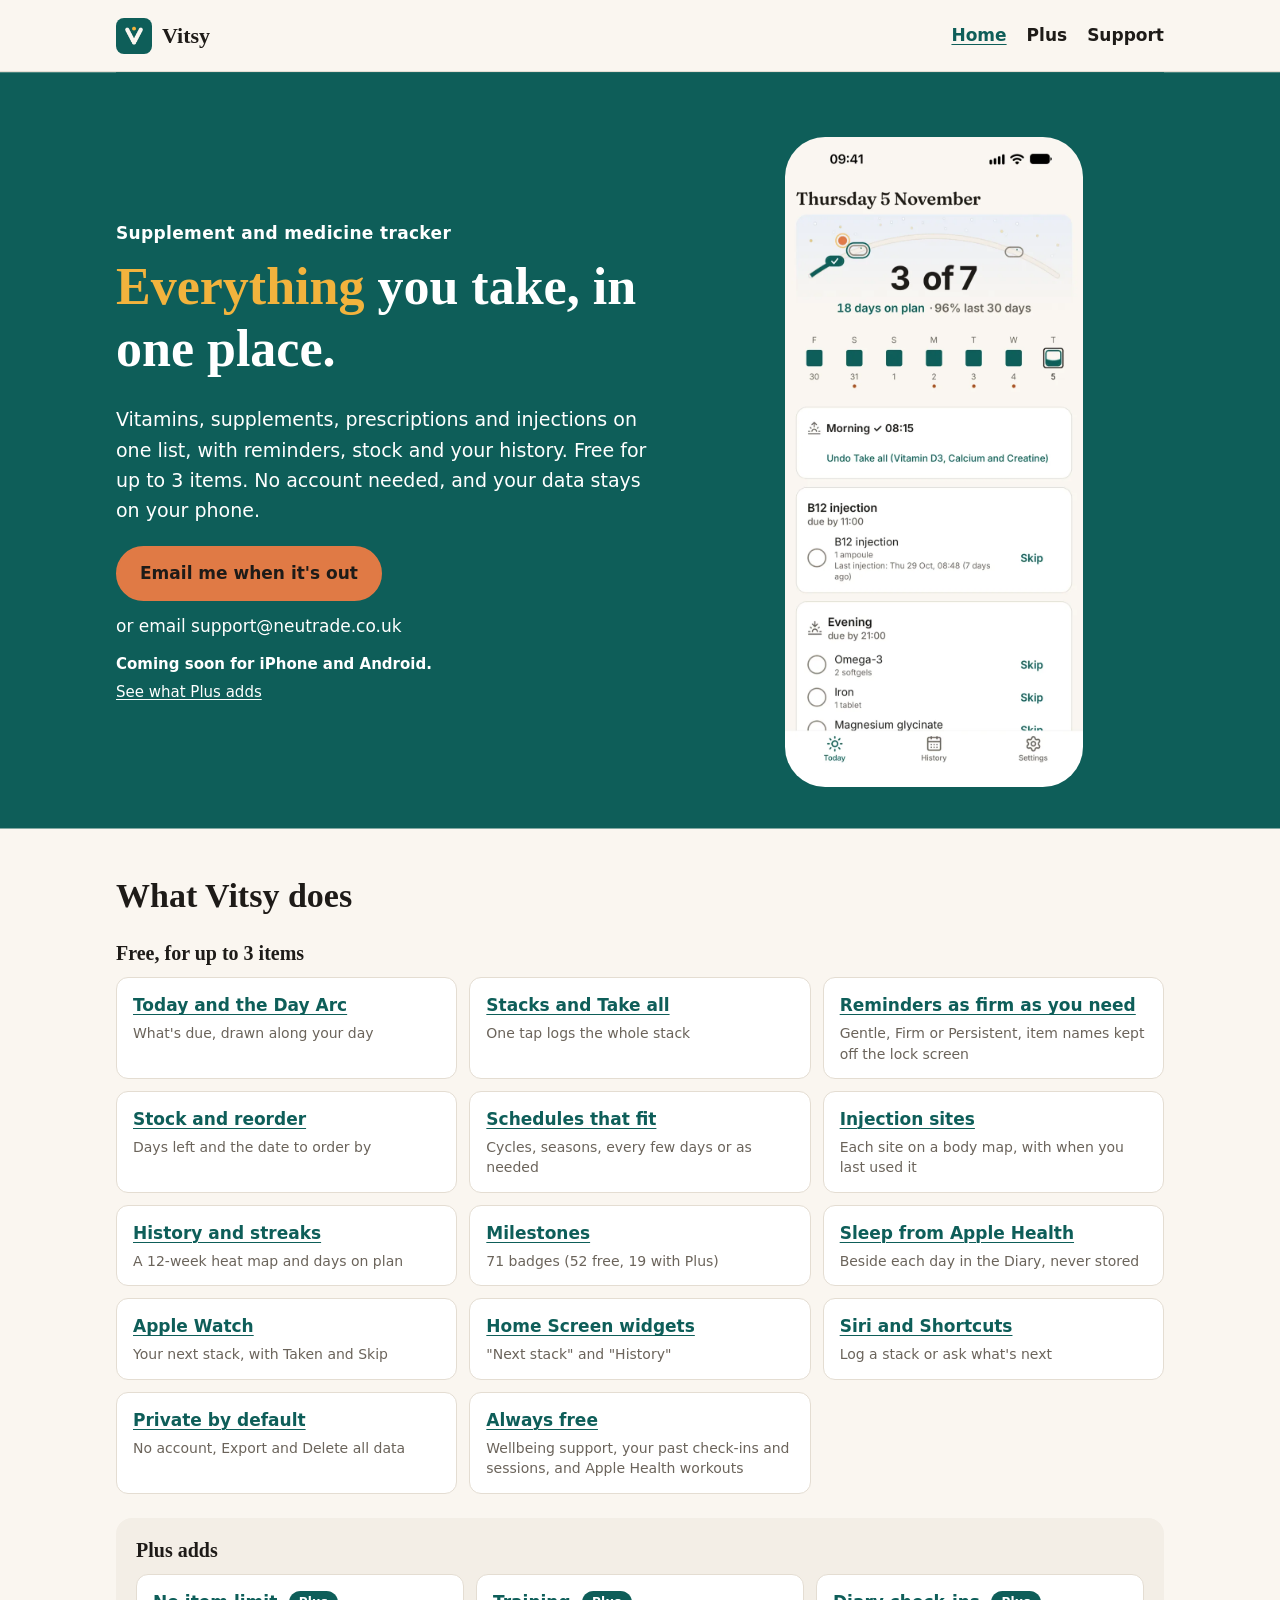
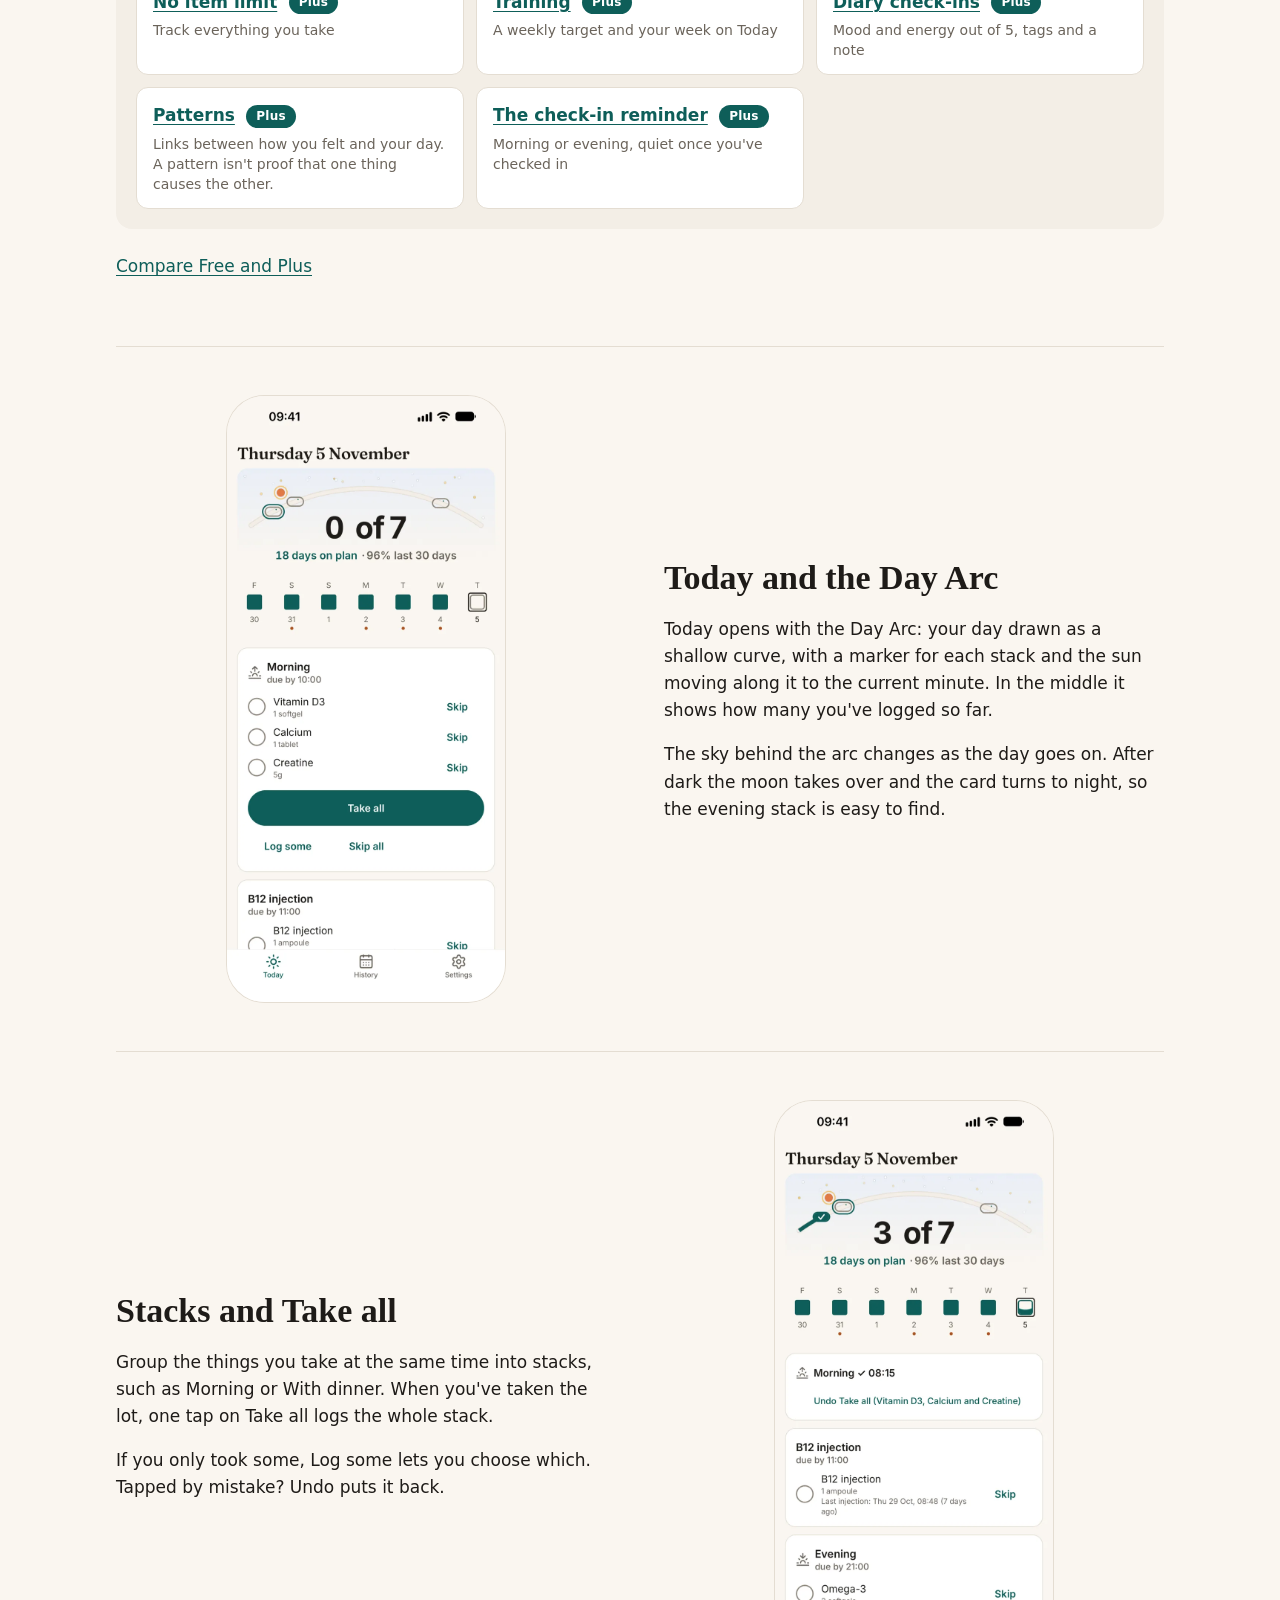
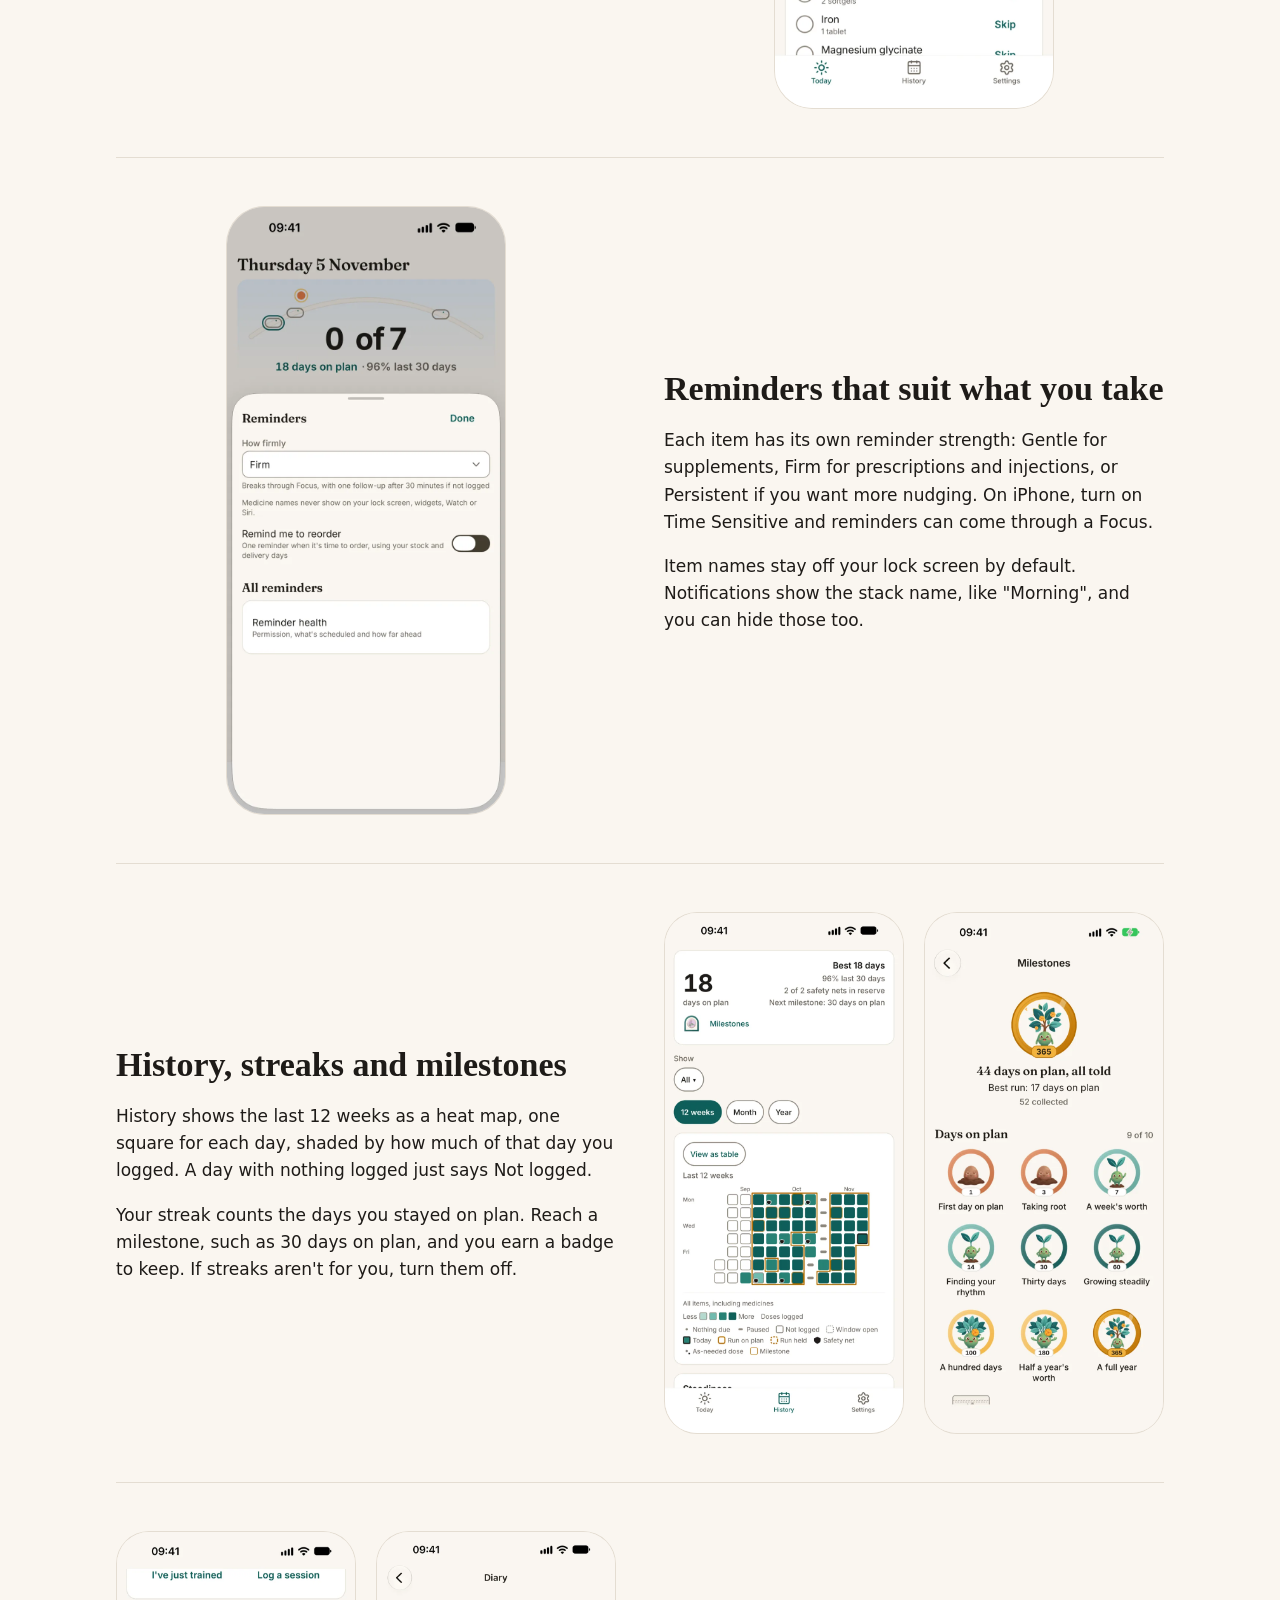
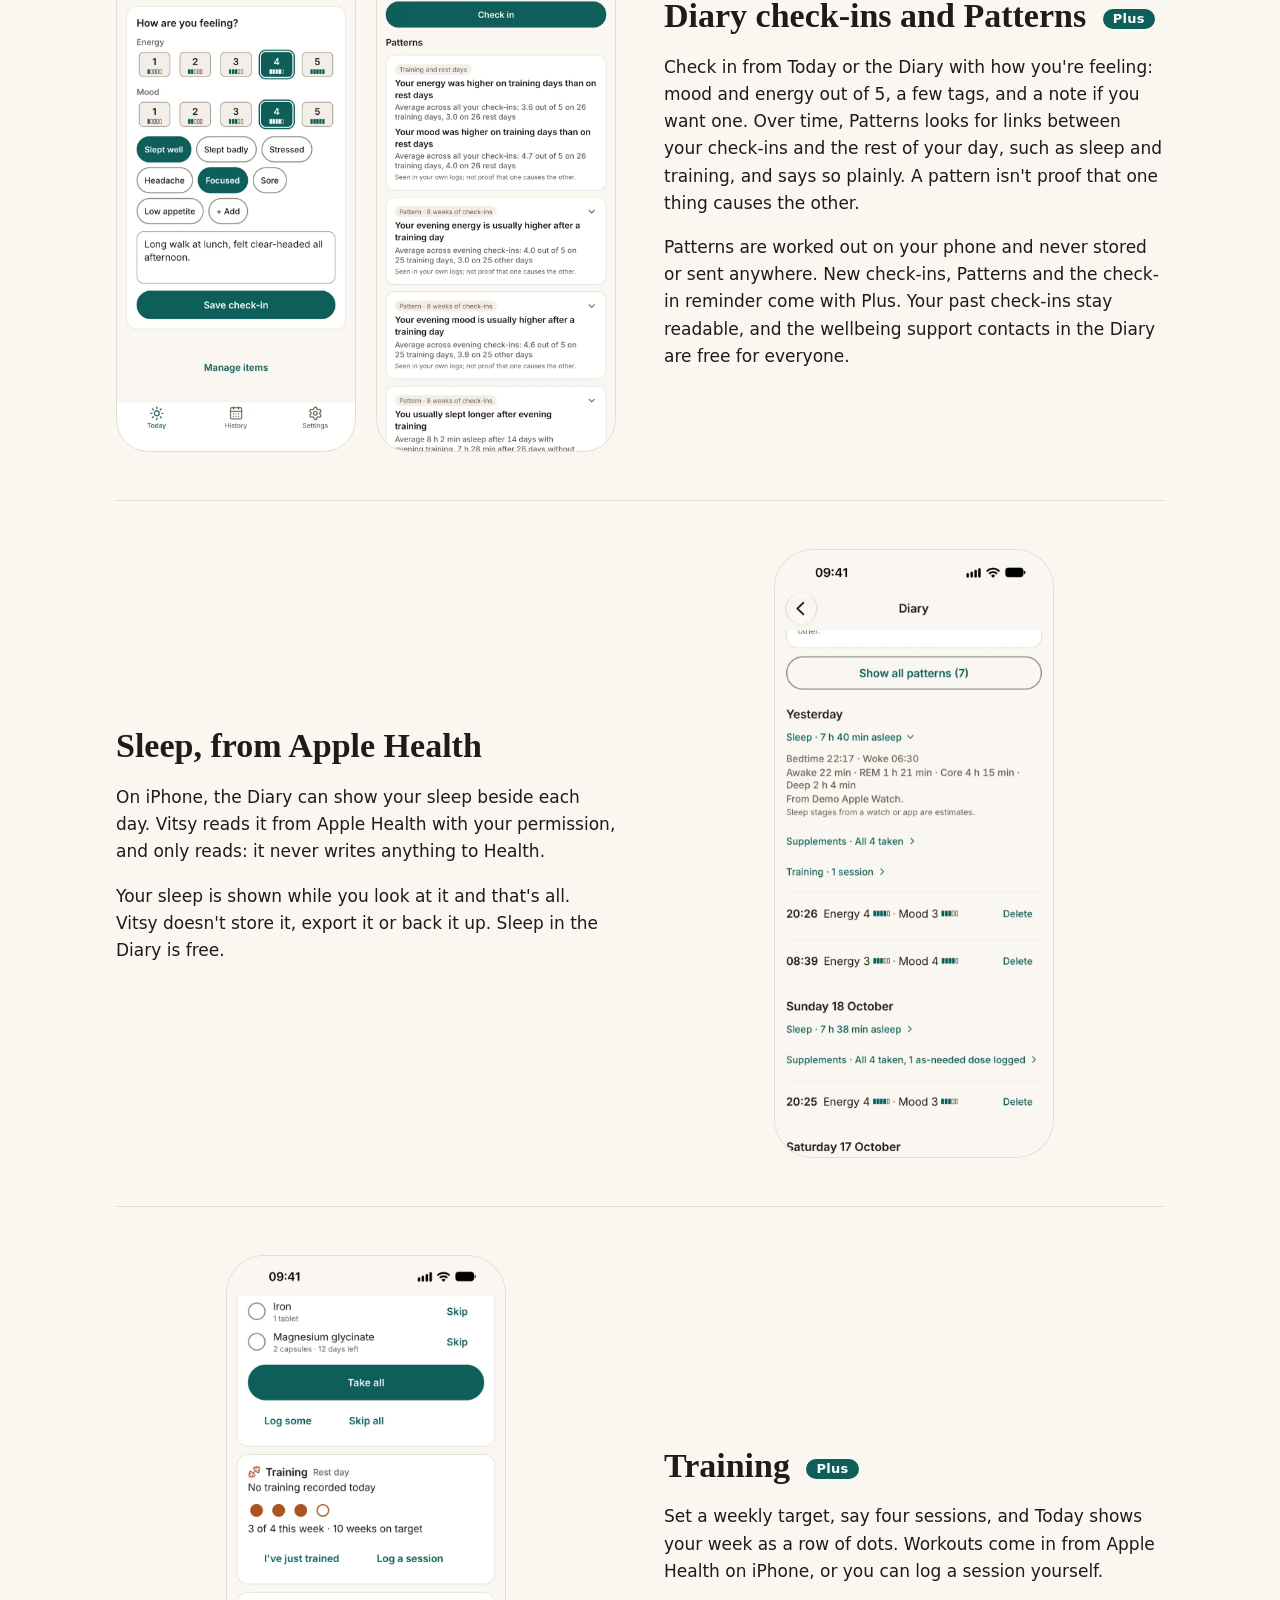
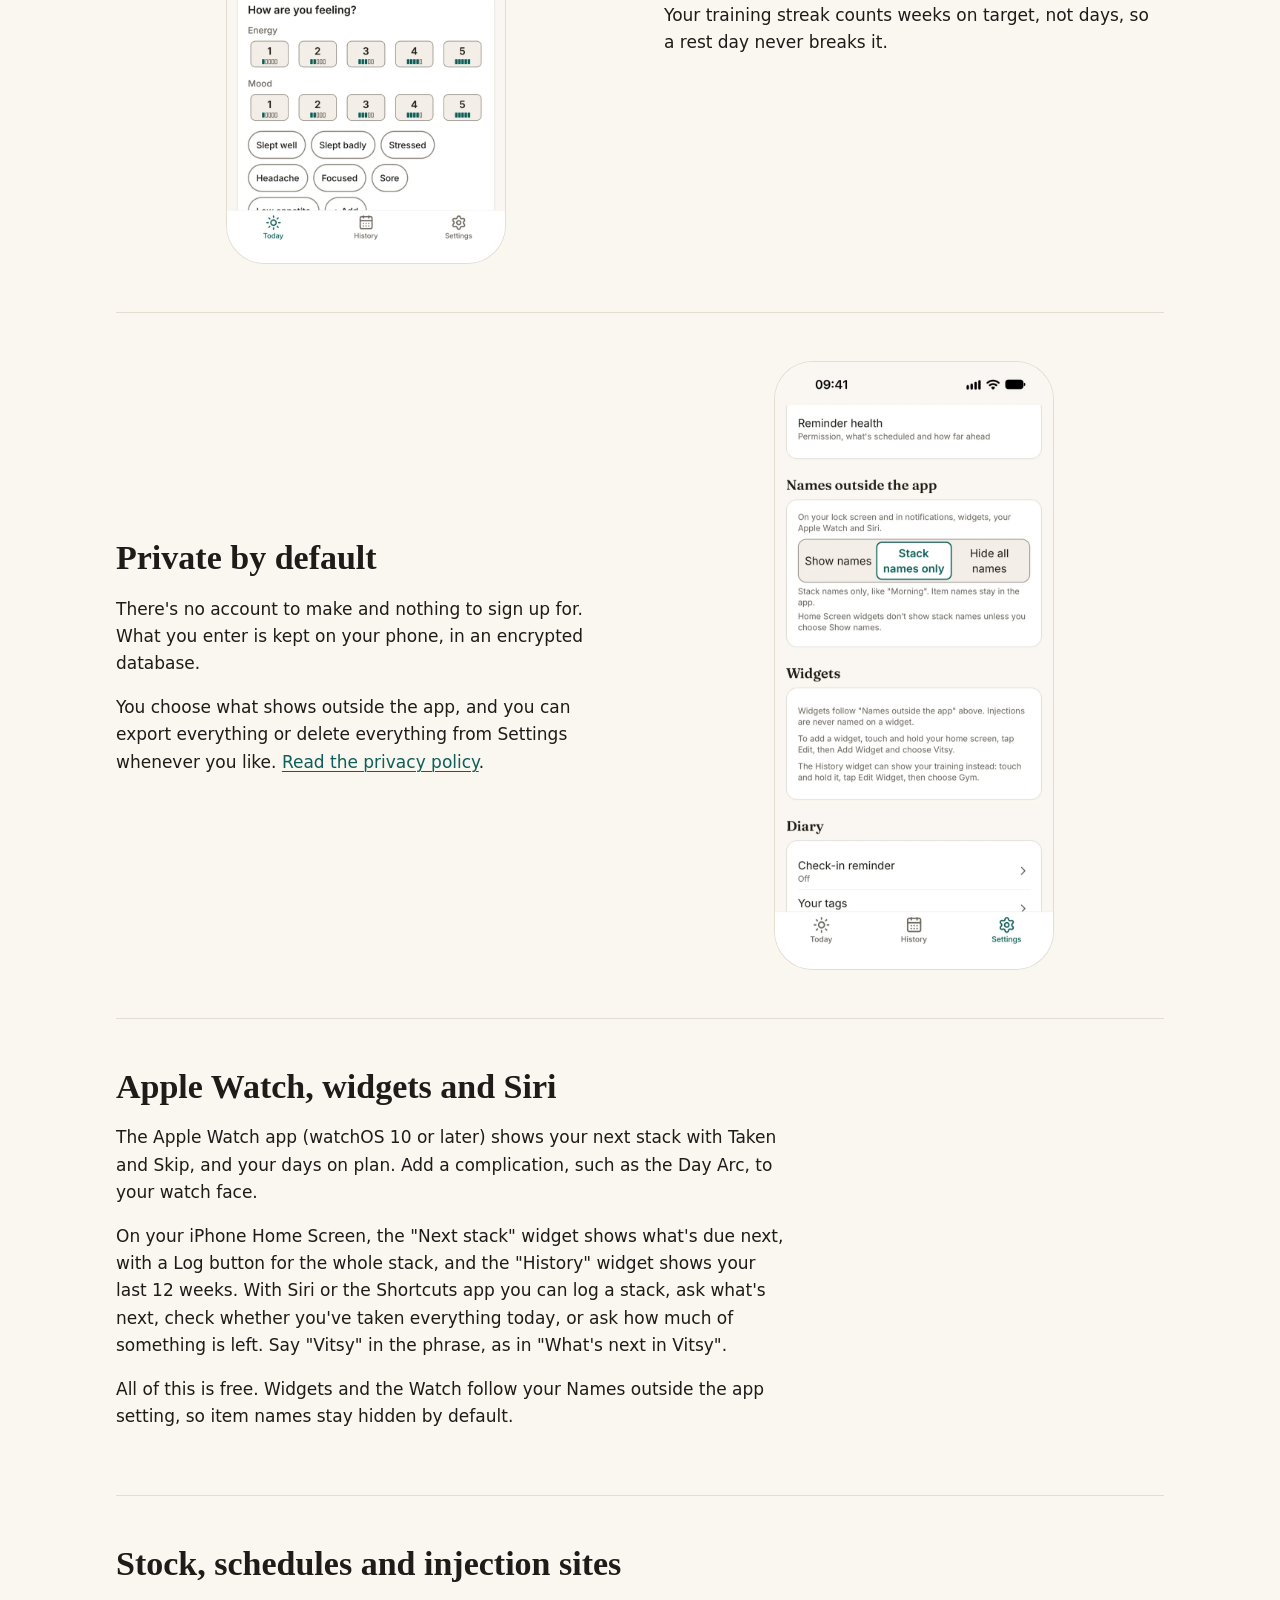
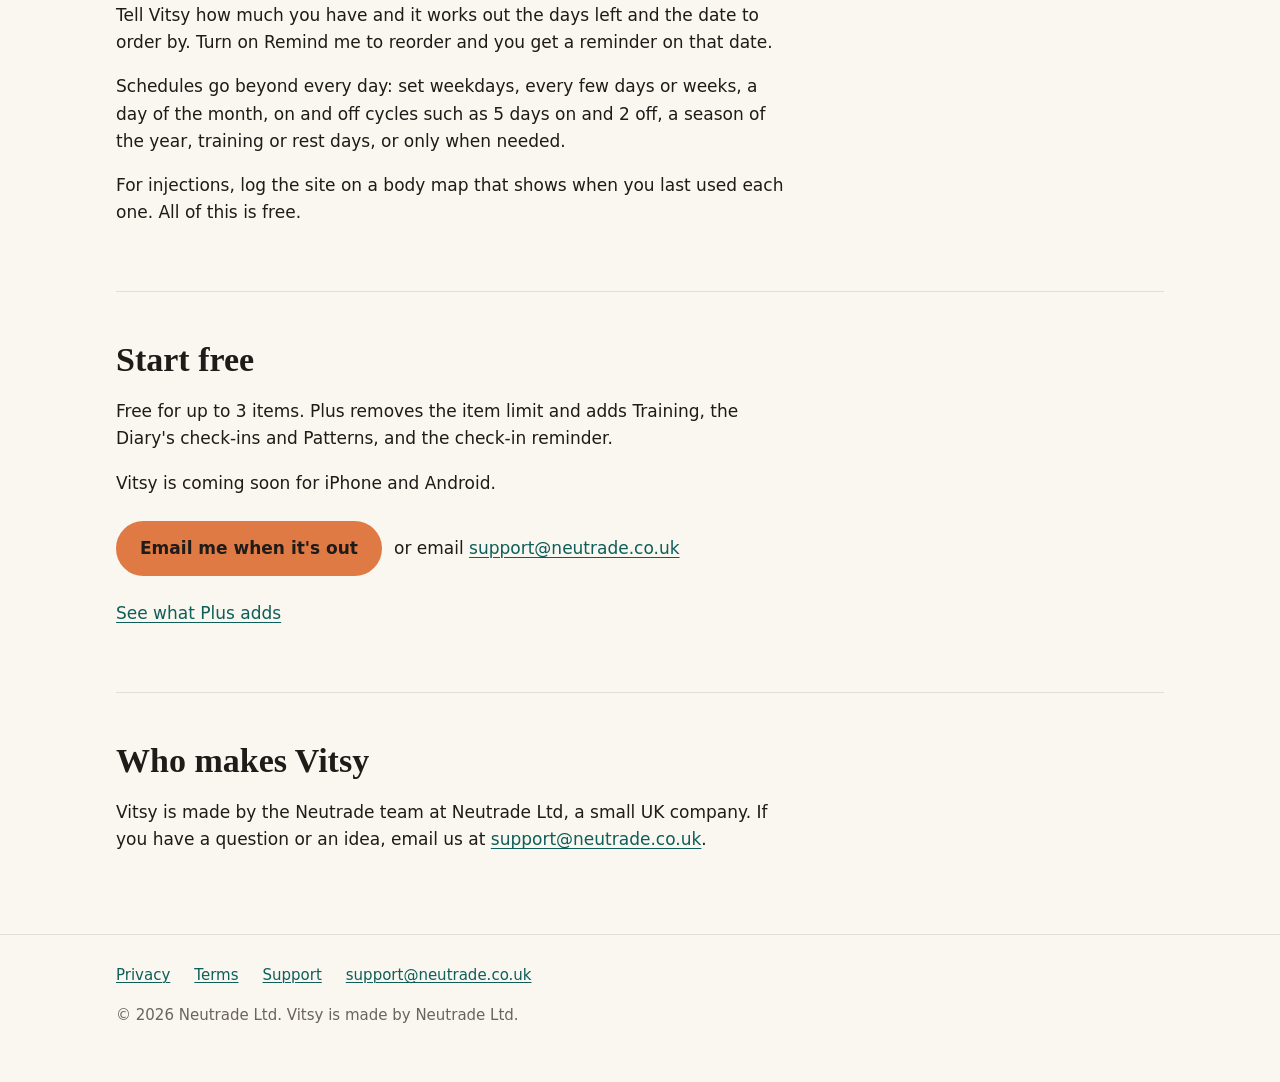
==== commit e86a15ef: "Publish vitsy.app from vitsy main 572a9f08: iPhone and Android line, £2.50 a month billed yearly Co-" ====
--- a/index.html
+++ b/index.html
@@ -53,7 +53,7 @@
         <a class="button secondary" href="mailto:support@neutrade.co.uk?subject=Vitsy%3A%20let%20me%20know%20when%20it%20launches&amp;body=Please%20email%20me%20when%20Vitsy%20is%20available.%20I%20use%3A%20iPhone%20%2F%20Android%20(delete%20as%20needed).">Email me when it's out</a>
         <p class="or-email">or email support@neutrade.co.uk</p>
       </div>
-      <p class="availability">Coming soon for iPhone. Android later.</p>
+      <p class="availability">Coming soon for iPhone and Android.</p>
       <p class="register-line"><a href="/pricing/">See what Plus adds</a></p>
     </div>
   </section>
@@ -224,7 +224,7 @@
     <div class="text">
       <h2 id="free-title">Start free</h2>
       <p>Free for up to 3 items. Plus removes the item limit and adds Training, the Diary's check-ins and Patterns, and the check-in reminder.</p>
-      <p>Vitsy is coming soon for iPhone, with Android later.</p>
+      <p>Vitsy is coming soon for iPhone and Android.</p>
       <div class="actions">
         <a class="button secondary" href="mailto:support@neutrade.co.uk?subject=Vitsy%3A%20let%20me%20know%20when%20it%20launches&amp;body=Please%20email%20me%20when%20Vitsy%20is%20available.%20I%20use%3A%20iPhone%20%2F%20Android%20(delete%20as%20needed).">Email me when it's out</a>
         <p class="or-email">or email <a href="mailto:support@neutrade.co.uk">support@neutrade.co.uk</a></p>
--- a/assets/site.css
+++ b/assets/site.css
@@ -420,6 +420,13 @@
   border: 2px solid var(--dl-primary);
   color: var(--dl-on-primary);
 }
+/* The yearly price per month (Stephen, 3 Nov 2026): a smaller secondary line, so £29.99 stays the main figure. */
+.price-per-month {
+  font-size: 0.9375rem;
+  font-weight: 600;
+  margin: 0 0 0.5rem;
+  opacity: 0.85;
+}
 .plan-note {
   margin: 0 0 0.75rem;
 }
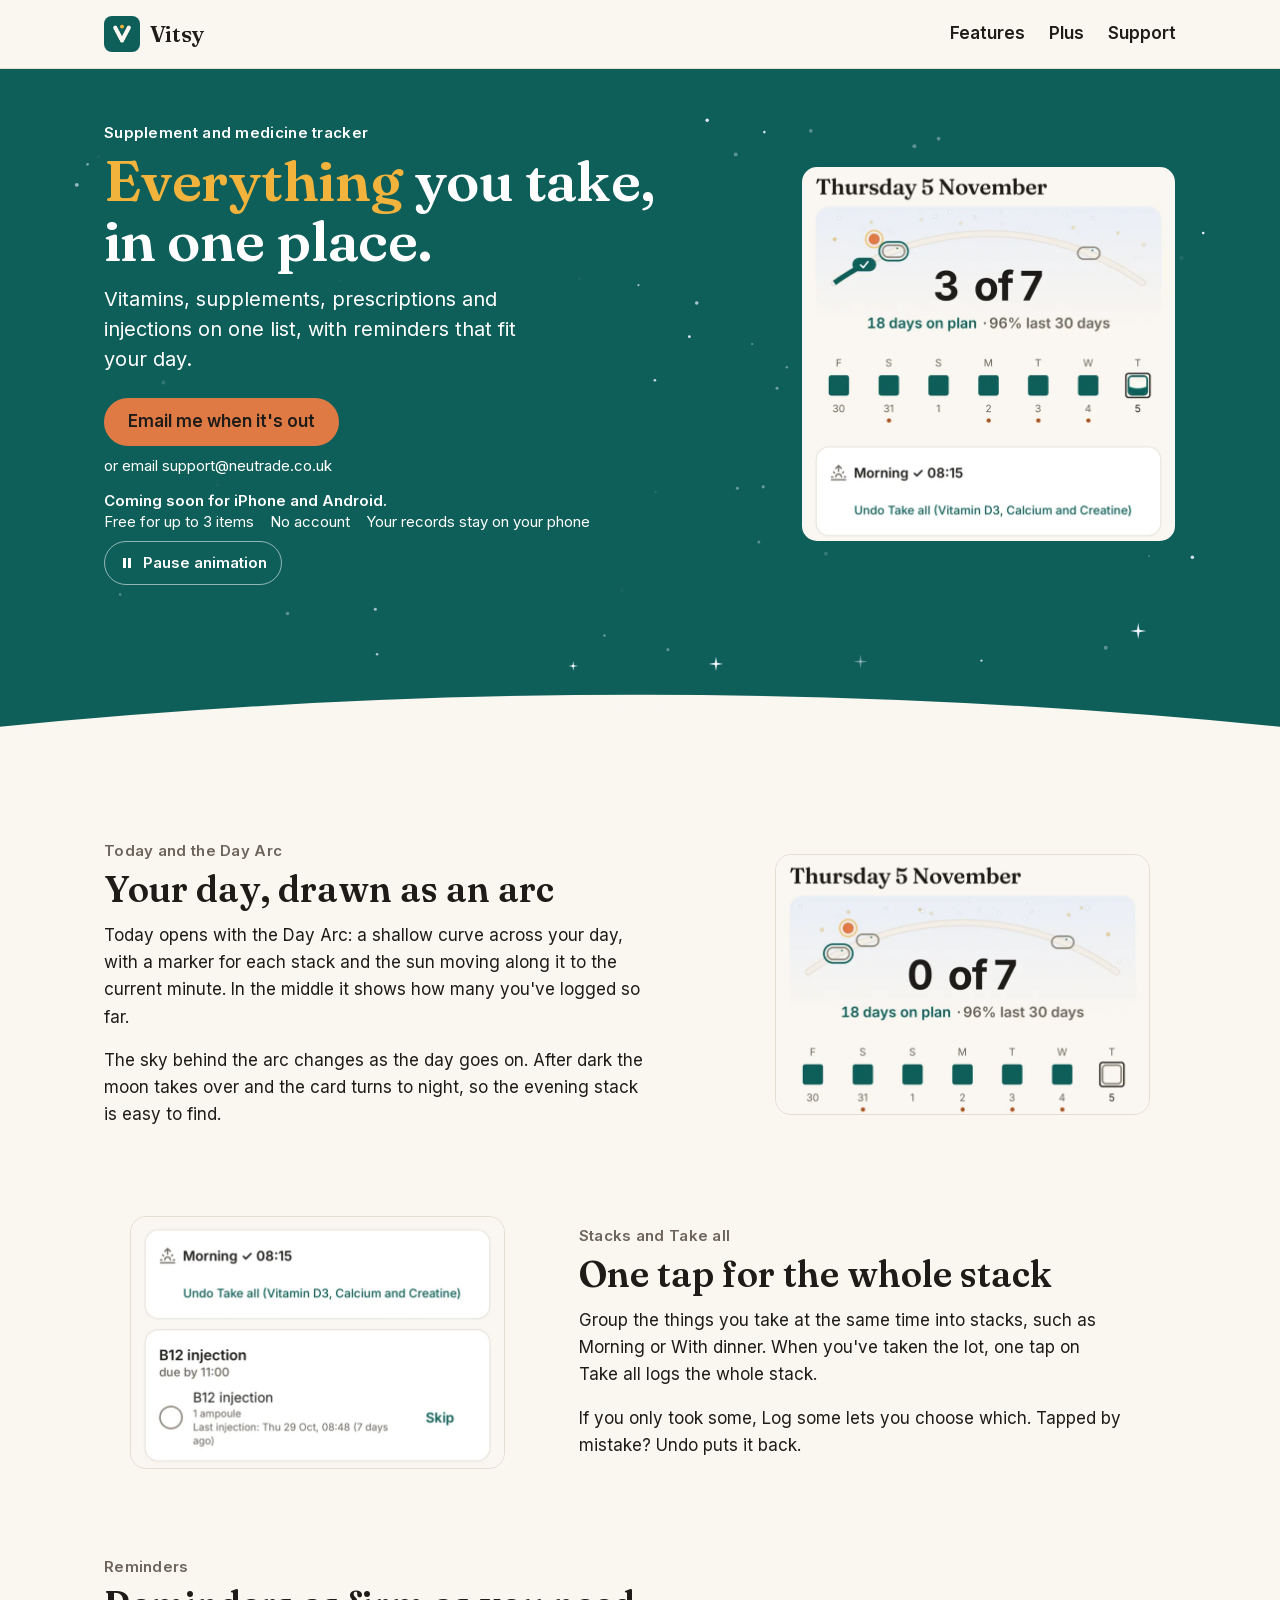
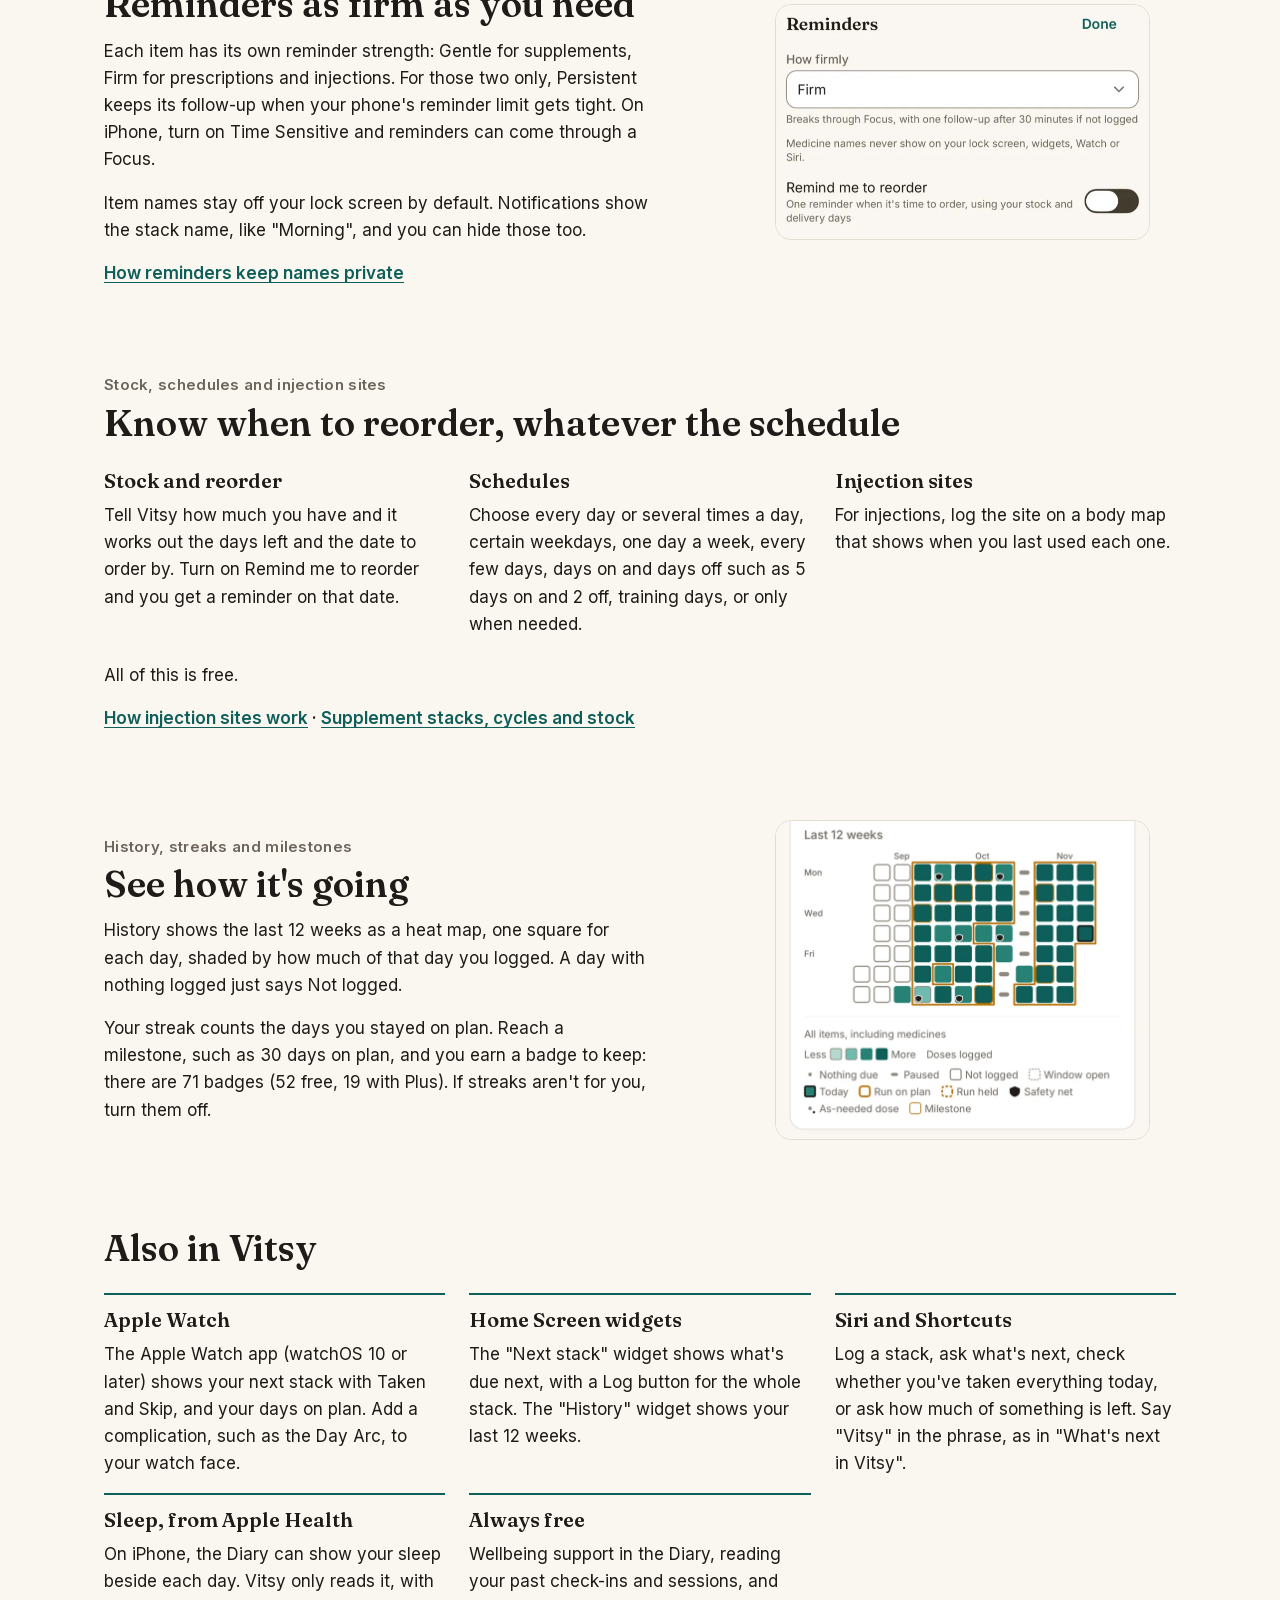
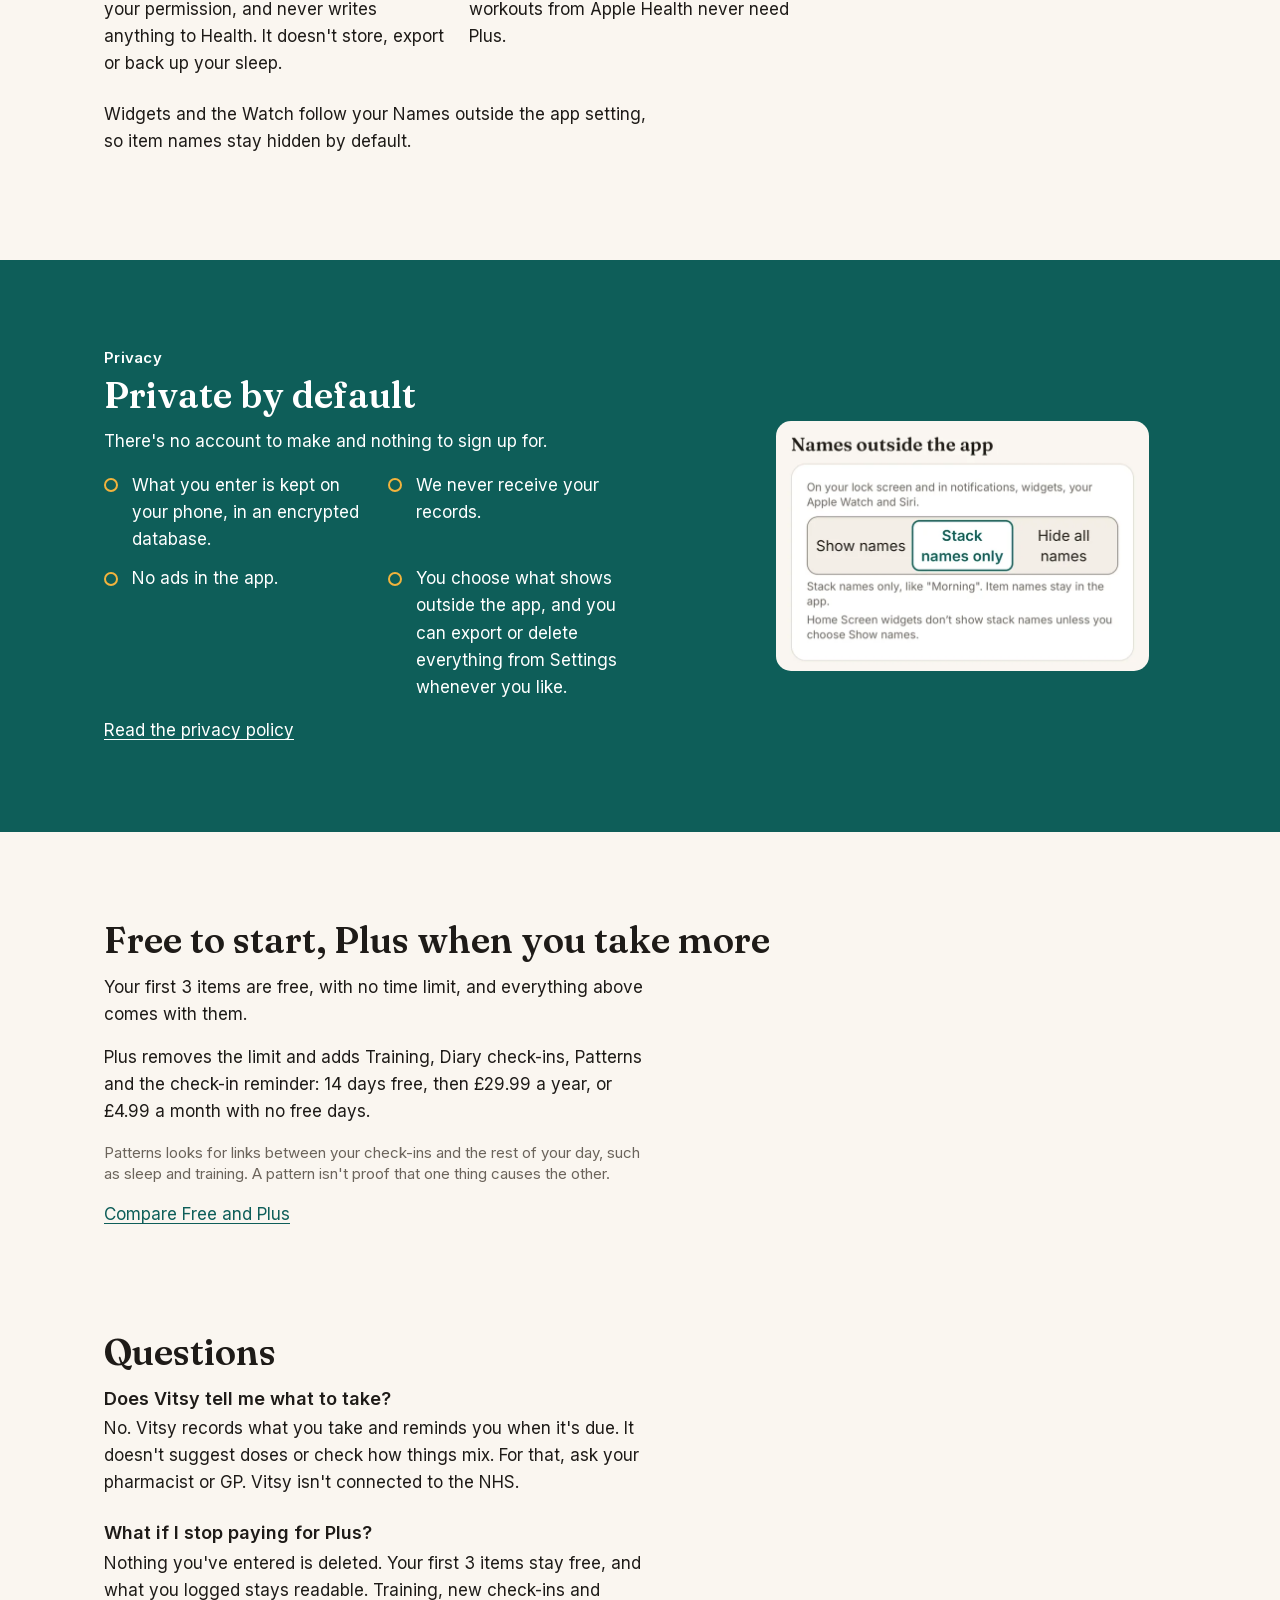
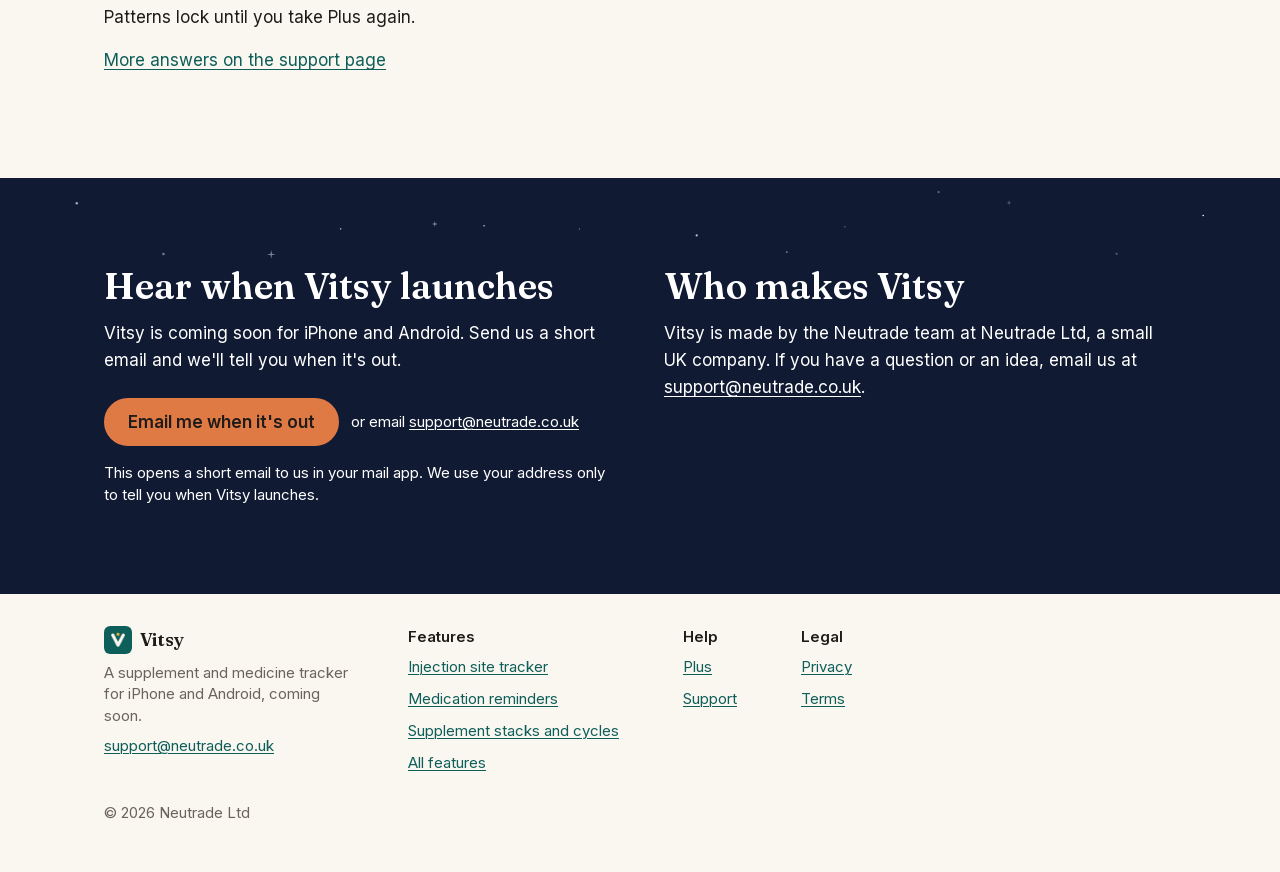
==== commit f525db33: "Publish the vitsy.app overhaul from neutrade/vitsy 15d929a6 (#194) Layout, Day Arc sky, strict CSP, " ====
--- a/index.html
+++ b/index.html
@@ -2,12 +2,22 @@
 <html lang="en-GB" data-theme="light">
 <head>
 <meta charset="utf-8">
+<meta http-equiv="Content-Security-Policy" content="default-src 'self'; script-src 'self'; style-src 'self'; img-src 'self'; font-src 'self'; connect-src 'none'; object-src 'none'; base-uri 'none'; form-action 'none'">
 <meta name="viewport" content="width=device-width, initial-scale=1">
-<title>Vitsy: everything you take, in one place</title>
-<meta name="description" content="Vitsy keeps track of your supplements and medicines on your phone. Reminders, a clear view of today, and your history. No account needed.">
+<title>Vitsy: supplement and medication tracker, no account</title>
+<meta name="description" content="Vitamins, supplements, tablets and injections on one list, with reminders, stock and history. Free for up to 3 items. No account; data stays on your phone.">
+<link rel="canonical" href="https://vitsy.app/">
 <meta name="color-scheme" content="light">
+<link rel="preload" href="/assets/fonts/fraunces-600.woff2" as="font" type="font/woff2" crossorigin>
+<link rel="icon" href="/favicon.ico" sizes="48x48">
+<link rel="icon" href="/assets/icon-192.png" type="image/png" sizes="192x192">
+<link rel="apple-touch-icon" href="/apple-touch-icon.png">
+<link rel="stylesheet" href="/assets/tokens.css">
+<link rel="stylesheet" href="/assets/site.css">
+<script src="/assets/sky.js" defer></script>
 <meta property="og:type" content="website">
 <meta property="og:site_name" content="Vitsy">
+<meta property="og:locale" content="en_GB">
 <meta property="og:title" content="Vitsy: everything you take, in one place">
 <meta property="og:description" content="Supplements and medicines on one list, with reminders, stock and your history. Free for up to 3 items. No account needed.">
 <meta property="og:url" content="https://vitsy.app/">
@@ -16,19 +26,17 @@
 <meta property="og:image:height" content="630">
 <meta property="og:image:alt" content="Everything you take, in one place: Vitsy's Day Arc on Thursday 5 November, showing 3 of 7 logged and 18 days on plan.">
 <meta name="twitter:card" content="summary_large_image">
-<link rel="icon" href="/favicon.png" type="image/png">
-<link rel="apple-touch-icon" href="/apple-touch-icon.png">
-<link rel="stylesheet" href="/assets/tokens.css">
-<link rel="stylesheet" href="/assets/site.css">
+<meta name="twitter:image:alt" content="Everything you take, in one place: Vitsy's Day Arc on Thursday 5 November, showing 3 of 7 logged and 18 days on plan.">
+<script type="application/ld+json">{"@context":"https://schema.org","@graph":[{"@type":"WebSite","@id":"https://vitsy.app/#website","name":"Vitsy","alternateName":["Vitsy app","vitsy.app"],"url":"https://vitsy.app/","inLanguage":"en-GB","publisher":{"@id":"https://vitsy.app/#org"}},{"@type":"Organization","@id":"https://vitsy.app/#org","name":"Neutrade Ltd","legalName":"Neutrade Ltd","email":"support@neutrade.co.uk","address":{"@type":"PostalAddress","addressCountry":"GB"},"brand":{"@type":"Brand","name":"Vitsy","logo":"https://vitsy.app/assets/icon-192.png"}},{"@type":"MobileApplication","@id":"https://vitsy.app/#app","name":"Vitsy","alternateName":"Vitsy: Supplement Tracker","url":"https://vitsy.app/","description":"Vitamins, supplements, prescriptions and injections on one list, with reminders that fit your day.","applicationCategory":"HealthApplication","operatingSystem":"iOS, Android","offers":{"@type":"Offer","price":"0","priceCurrency":"GBP"},"publisher":{"@id":"https://vitsy.app/#org"},"image":"https://vitsy.app/assets/icon-192.png"},{"@type":"WebPage","@id":"https://vitsy.app/#webpage","url":"https://vitsy.app/","name":"Vitsy: supplement and medication tracker, no account","description":"Vitamins, supplements, tablets and injections on one list, with reminders, stock and history. Free for up to 3 items. No account; data stays on your phone.","inLanguage":"en-GB","isPartOf":{"@id":"https://vitsy.app/#website"},"about":{"@id":"https://vitsy.app/#app"}}]}</script>
 </head>
 <body>
 <a class="skip" href="#main">Skip to content</a>
 <header class="site-header">
   <div class="wrap">
-    <a class="brand" href="/"><img src="/assets/icon-128.png" width="36" height="36" alt="">Vitsy</a>
+    <a class="brand" href="/" aria-label="Vitsy home" aria-current="page"><img src="/assets/icon-128.png" width="36" height="36" alt=""><span class="brand-name">Vitsy</span></a>
     <nav class="site-nav" aria-label="Main">
       <ul>
-        <li><a href="/" aria-current="page">Home</a></li>
+        <li><a href="/#features">Features</a></li>
         <li><a href="/pricing/">Plus</a></li>
         <li><a href="/support/">Support</a></li>
       </ul>
@@ -36,220 +44,243 @@
   </div>
 </header>
 
-<main id="main" class="wrap">
-  <section class="hero" aria-labelledby="hero-title">
-    <div class="hero-head">
-      <p class="eyebrow">Supplement and medicine tracker</p>
-      <h1 id="hero-title"><span class="highlight">Everything</span> you take, in one place.</h1>
-    </div>
-    <div class="shots">
-      <picture>
-        <img class="screen" src="/assets/screens/today-light.webp" width="750" height="1629" alt="Today on Thursday 5 November: the Day Arc at 3 of 7 with the Morning marker ticked, 18 days on plan and 96% over the last 30 days, the Morning stack done at 08:15, the B12 injection due by 11:00, and the Evening stack of Omega-3, Iron and Magnesium glycinate.">
-      </picture>
-    </div>
-    <div class="hero-body">
-      <p class="lead">Vitamins, supplements, prescriptions and injections on one list, with reminders, stock and your history. Free for up to 3 items. No account needed, and your data stays on your phone.</p>
-      <div class="actions">
-        <a class="button secondary" href="mailto:support@neutrade.co.uk?subject=Vitsy%3A%20let%20me%20know%20when%20it%20launches&amp;body=Please%20email%20me%20when%20Vitsy%20is%20available.%20I%20use%3A%20iPhone%20%2F%20Android%20(delete%20as%20needed).">Email me when it's out</a>
-        <p class="or-email">or email support@neutrade.co.uk</p>
-      </div>
-      <p class="availability">Coming soon for iPhone and Android.</p>
-      <p class="register-line"><a href="/pricing/">See what Plus adds</a></p>
-    </div>
-  </section>
-
-  <section id="features" class="overview" aria-labelledby="features-title">
-    <h2 id="features-title">What Vitsy does</h2>
-    <div class="group">
-      <h3 id="free-group">Free, for up to 3 items</h3>
-      <ul class="tiles" aria-labelledby="free-group">
-        <li class="tile"><a class="tile-title" href="#today">Today and the Day Arc</a><span class="tile-line">What's due, drawn along your day</span></li>
-        <li class="tile"><a class="tile-title" href="#stacks">Stacks and Take all</a><span class="tile-line">One tap logs the whole stack</span></li>
-        <li class="tile"><a class="tile-title" href="#reminders">Reminders as firm as you need</a><span class="tile-line">Gentle, Firm or Persistent, item names kept off the lock screen</span></li>
-        <li class="tile"><a class="tile-title" href="#stock">Stock and reorder</a><span class="tile-line">Days left and the date to order by</span></li>
-        <li class="tile"><a class="tile-title" href="#stock">Schedules that fit</a><span class="tile-line">Cycles, seasons, every few days or as needed</span></li>
-        <li class="tile"><a class="tile-title" href="#stock">Injection sites</a><span class="tile-line">Each site on a body map, with when you last used it</span></li>
-        <li class="tile"><a class="tile-title" href="#history">History and streaks</a><span class="tile-line">A 12-week heat map and days on plan</span></li>
-        <li class="tile"><a class="tile-title" href="#history">Milestones</a><span class="tile-line">71 badges (52 free, 19 with Plus)</span></li>
-        <li class="tile"><a class="tile-title" href="#sleep">Sleep from Apple Health</a><span class="tile-line">Beside each day in the Diary, never stored</span></li>
-        <li class="tile"><a class="tile-title" href="#watch">Apple Watch</a><span class="tile-line">Your next stack, with Taken and Skip</span></li>
-        <li class="tile"><a class="tile-title" href="#watch">Home Screen widgets</a><span class="tile-line">"Next stack" and "History"</span></li>
-        <li class="tile"><a class="tile-title" href="#watch">Siri and Shortcuts</a><span class="tile-line">Log a stack or ask what's next</span></li>
-        <li class="tile"><a class="tile-title" href="#privacy">Private by default</a><span class="tile-line">No account, Export and Delete all data</span></li>
-        <li class="tile"><a class="tile-title" href="/pricing/#stays-free">Always free</a><span class="tile-line keep">Wellbeing support, your past check-ins and sessions, and Apple Health workouts</span></li>
-      </ul>
-    </div>
-    <div class="group plus-group">
-      <h3 id="plus-group">Plus adds</h3>
-      <ul class="tiles" aria-labelledby="plus-group">
-        <li class="tile"><a class="tile-title" href="/pricing/#item-limit">No item limit</a> <span class="badge">Plus</span><span class="tile-line">Track everything you take</span></li>
-        <li class="tile"><a class="tile-title" href="#training">Training</a> <span class="badge">Plus</span><span class="tile-line">A weekly target and your week on Today</span></li>
-        <li class="tile"><a class="tile-title" href="#diary">Diary check-ins</a> <span class="badge">Plus</span><span class="tile-line">Mood and energy out of 5, tags and a note</span></li>
-        <li class="tile"><a class="tile-title" href="#diary">Patterns</a> <span class="badge">Plus</span><span class="tile-line keep">Links between how you felt and your day. A pattern isn't proof that one thing causes the other.</span></li>
-        <li class="tile"><a class="tile-title" href="#diary">The check-in reminder</a> <span class="badge">Plus</span><span class="tile-line">Morning or evening, quiet once you've checked in</span></li>
-      </ul>
-    </div>
-    <p><a href="/pricing/">Compare Free and Plus</a></p>
-  </section>
-
-  <section id="today" class="feature" aria-labelledby="today-title">
-    <div class="text">
-      <h2 id="today-title">Today and the Day Arc</h2>
-      <p>Today opens with the Day Arc: your day drawn as a shallow curve, with a marker for each stack and the sun moving along it to the current minute. In the middle it shows how many you've logged so far.</p>
-      <p>The sky behind the arc changes as the day goes on. After dark the moon takes over and the card turns to night, so the evening stack is easy to find.</p>
-    </div>
-    <div class="shots">
-      <picture>
-        <img class="screen" src="/assets/screens/today-morning-light.webp" width="750" height="1629" loading="lazy" alt="Today before the first stack: the sun low on the left of the Day Arc, 0 of 7 logged, and the Morning stack of Vitamin D3, Calcium and Creatine due by 10:00, with Take all, Log some and Skip all.">
-      </picture>
-    </div>
-  </section>
-
-  <section id="stacks" class="feature" aria-labelledby="stacks-title">
-    <div class="text">
-      <h2 id="stacks-title">Stacks and Take all</h2>
-      <p>Group the things you take at the same time into stacks, such as Morning or With dinner. When you've taken the lot, one tap on Take all logs the whole stack.</p>
-      <p>If you only took some, Log some lets you choose which. Tapped by mistake? Undo puts it back.</p>
-    </div>
-    <div class="shots">
-      <picture>
-        <img class="screen" src="/assets/screens/stack-take-all-light.webp" width="750" height="1629" loading="lazy" alt="Today after one tap on Take all: the Morning stack ticked at 08:15, with a line to undo Take all for Vitamin D3, Calcium and Creatine, and the Day Arc at 3 of 7.">
-      </picture>
-    </div>
-  </section>
-
-  <section id="reminders" class="feature" aria-labelledby="reminders-title">
-    <div class="text">
-      <h2 id="reminders-title">Reminders that suit what you take</h2>
-      <p>Each item has its own reminder strength: Gentle for supplements, Firm for prescriptions and injections, or Persistent if you want more nudging. On iPhone, turn on Time Sensitive and reminders can come through a Focus.</p>
-      <p>Item names stay off your lock screen by default. Notifications show the stack name, like "Morning", and you can hide those too.</p>
-    </div>
-    <div class="shots">
-      <picture>
-        <img class="screen" src="/assets/screens/reminders-light.webp" width="750" height="1629" loading="lazy" alt="An item's Reminders sheet: How firmly set to Firm, a note that medicine names never show on your lock screen, widgets, Watch or Siri, the Remind me to reorder switch, and Reminder health.">
-      </picture>
-    </div>
-  </section>
-
-  <section id="history" class="feature" aria-labelledby="history-title">
-    <div class="text">
-      <h2 id="history-title">History, streaks and milestones</h2>
-      <p>History shows the last 12 weeks as a heat map, one square for each day, shaded by how much of that day you logged. A day with nothing logged just says Not logged.</p>
-      <p>Your streak counts the days you stayed on plan. Reach a milestone, such as 30 days on plan, and you earn a badge to keep. If streaks aren't for you, turn them off.</p>
-    </div>
-    <div class="shots">
-      <picture>
-        <img class="screen" src="/assets/screens/history-heatmap-light.webp" width="750" height="1629" loading="lazy" alt="History: 18 days on plan, a best of 18 days, 96% over the last 30 days, 2 of 2 safety nets in reserve and the next milestone at 30 days, then a 12-week heat map with runs on plan outlined.">
-      </picture>
-      <picture>
-        <img class="screen" src="/assets/screens/milestone-light.webp" width="750" height="1630" loading="lazy" alt="The Milestones page: a year badge at the top, 44 days on plan all told, a best run of 17 days and 52 badges collected, then the Days on plan badges from the first day to a full year.">
-      </picture>
-    </div>
-  </section>
-
-  <section id="diary" class="feature" aria-labelledby="diary-title">
-    <div class="text">
-      <h2 id="diary-title">Diary check-ins and Patterns <span class="badge">Plus</span></h2>
-      <p>Check in from Today or the Diary with how you're feeling: mood and energy out of 5, a few tags, and a note if you want one. Over time, Patterns looks for links between your check-ins and the rest of your day, such as sleep and training, and says so plainly. A pattern isn't proof that one thing causes the other.</p>
-      <p>Patterns are worked out on your phone and never stored or sent anywhere. New check-ins, Patterns and the check-in reminder come with Plus. Your past check-ins stay readable, and the wellbeing support contacts in the Diary are free for everyone.</p>
-    </div>
-    <div class="shots">
-      <picture>
-        <img class="screen" src="/assets/screens/diary-checkin-light.webp" width="750" height="1630" loading="lazy" alt="The check-in card on Today: energy and mood each picked out of 5, Slept well and Focused tags, and a short note, with Save check-in.">
-      </picture>
-      <picture>
-        <img class="screen" src="/assets/screens/diary-patterns-light.webp" width="750" height="1629" loading="lazy" alt="Diary Patterns from your own check-ins: energy and mood were higher on training days than on rest days, and evening energy and evening mood are usually higher after a training day. Each notes it is not proof that one causes the other.">
-      </picture>
-    </div>
-  </section>
-
-  <section id="sleep" class="feature" aria-labelledby="sleep-title">
-    <div class="text">
-      <h2 id="sleep-title">Sleep, from Apple Health</h2>
-      <p>On iPhone, the Diary can show your sleep beside each day. Vitsy reads it from Apple Health with your permission, and only reads: it never writes anything to Health.</p>
-      <p>Your sleep is shown while you look at it and that's all. Vitsy doesn't store it, export it or back it up. Sleep in the Diary is free.</p>
-    </div>
-    <div class="shots">
-      <picture>
-        <img class="screen" src="/assets/screens/diary-sleep-light.webp" width="750" height="1630" loading="lazy" alt="The Diary: yesterday's sleep from Apple Health, with bedtime, wake time and sleep stages, above that day's check-ins.">
-      </picture>
-    </div>
-  </section>
-
-  <section id="training" class="feature" aria-labelledby="training-title">
-    <div class="text">
-      <h2 id="training-title">Training <span class="badge">Plus</span></h2>
-      <p>Set a weekly target, say four sessions, and Today shows your week as a row of dots. Workouts come in from Apple Health on iPhone, or you can log a session yourself.</p>
-      <p>Your training streak counts weeks on target, not days, so a rest day never breaks it.</p>
-    </div>
-    <div class="shots">
-      <picture>
-        <img class="screen" src="/assets/screens/training-light.webp" width="750" height="1629" loading="lazy" alt="Today's Training card on a rest day: no training recorded today, three of four dots filled, 3 of 4 this week and 10 weeks on target, with I've just trained and Log a session.">
-      </picture>
-    </div>
-  </section>
-
-  <section id="privacy" class="feature" aria-labelledby="privacy-title">
-    <div class="text">
-      <h2 id="privacy-title">Private by default</h2>
-      <p>There's no account to make and nothing to sign up for. What you enter is kept on your phone, in an encrypted database.</p>
-      <p>You choose what shows outside the app, and you can export everything or delete everything from Settings whenever you like. <a href="/privacy/">Read the privacy policy</a>.</p>
-    </div>
-    <div class="shots">
-      <picture>
-        <img class="screen" src="/assets/screens/privacy-light.webp" width="750" height="1630" loading="lazy" alt="Settings, Names outside the app: Show names, Stack names only or Hide all names, for the lock screen and notifications.">
-      </picture>
-    </div>
-  </section>
-
-  <section id="watch" class="feature" aria-labelledby="watch-title">
-    <div class="text">
-      <h2 id="watch-title">Apple Watch, widgets and Siri</h2>
-      <p>The Apple Watch app (watchOS 10 or later) shows your next stack with Taken and Skip, and your days on plan. Add a complication, such as the Day Arc, to your watch face.</p>
-      <p>On your iPhone Home Screen, the "Next stack" widget shows what's due next, with a Log button for the whole stack, and the "History" widget shows your last 12 weeks. With Siri or the Shortcuts app you can log a stack, ask what's next, check whether you've taken everything today, or ask how much of something is left. Say "Vitsy" in the phrase, as in "What's next in Vitsy".</p>
-      <p>All of this is free. Widgets and the Watch follow your Names outside the app setting, so item names stay hidden by default.</p>
-    </div>
-  </section>
-
-  <section id="stock" class="feature" aria-labelledby="stock-title">
-    <div class="text">
-      <h2 id="stock-title">Stock, schedules and injection sites</h2>
-      <p>Tell Vitsy how much you have and it works out the days left and the date to order by. Turn on Remind me to reorder and you get a reminder on that date.</p>
-      <p>Schedules go beyond every day: set weekdays, every few days or weeks, a day of the month, on and off cycles such as 5 days on and 2 off, a season of the year, training or rest days, or only when needed.</p>
-      <p>For injections, log the site on a body map that shows when you last used each one. All of this is free.</p>
-    </div>
-  </section>
-
-  <section class="feature" aria-labelledby="free-title">
-    <div class="text">
-      <h2 id="free-title">Start free</h2>
-      <p>Free for up to 3 items. Plus removes the item limit and adds Training, the Diary's check-ins and Patterns, and the check-in reminder.</p>
-      <p>Vitsy is coming soon for iPhone and Android.</p>
-      <div class="actions">
-        <a class="button secondary" href="mailto:support@neutrade.co.uk?subject=Vitsy%3A%20let%20me%20know%20when%20it%20launches&amp;body=Please%20email%20me%20when%20Vitsy%20is%20available.%20I%20use%3A%20iPhone%20%2F%20Android%20(delete%20as%20needed).">Email me when it's out</a>
-        <p class="or-email">or email <a href="mailto:support@neutrade.co.uk">support@neutrade.co.uk</a></p>
-      </div>
-      <p><a href="/pricing/">See what Plus adds</a></p>
-    </div>
-  </section>
-
-  <section id="maker" class="feature" aria-labelledby="maker-title">
-    <div class="text">
-      <h2 id="maker-title">Who makes Vitsy</h2>
-      <p>Vitsy is made by the Neutrade team at Neutrade Ltd, a small UK company. If you have a question or an idea, email us at <a href="mailto:support@neutrade.co.uk">support@neutrade.co.uk</a>.</p>
-    </div>
-  </section>
+<main id="main" class="bands">
+  <section id="hero" class="hero band band-teal" aria-labelledby="hero-title">
+    <canvas class="hero-sky" aria-hidden="true"></canvas>
+    <svg class="hero-ribbon" viewBox="0 0 1000 100" preserveAspectRatio="none" aria-hidden="true" focusable="false"><path d="M0 80 Q500 0 1000 80"/><path class="ribbon-fill" d="M0 80 Q500 0 1000 80 V102 H0 Z"/></svg>
+    <div class="wrap hero-grid">
+      <div class="hero-text">
+        <p class="eyebrow" data-sky-avoid>Supplement and medicine tracker</p>
+        <h1 id="hero-title" data-sky-avoid><span class="highlight">Everything</span> you take, in one place.</h1>
+        <p class="lead" data-sky-avoid>Vitamins, supplements, prescriptions and injections on one list, with reminders that fit your day.</p>
+        <div class="actions" data-sky-avoid>
+          <a class="button secondary" href="mailto:support@neutrade.co.uk?subject=Vitsy%3A%20let%20me%20know%20when%20it%20launches&amp;body=Please%20email%20me%20when%20Vitsy%20is%20available.%20I%20use%3A%20iPhone%20%2F%20Android%20(delete%20as%20needed).">Email me when it's out</a>
+          <p class="or-email">or email support@neutrade.co.uk</p>
+        </div>
+        <div class="proof" data-sky-avoid>
+          <p class="availability">Coming soon for iPhone and Android.</p>
+          <ul class="proof-list"><li>Free for up to 3 items</li><li>No account</li><li>Your records stay on your phone</li></ul>
+        </div>
+        <div class="hero-controls" data-sky-avoid>
+          <button type="button" class="sky-toggle"><svg class="glyph" aria-hidden="true" focusable="false" width="16" height="16" viewBox="0 0 16 16" fill="currentColor"><path class="glyph-pause" d="M4 3h3v10H4zM9 3h3v10H9z"/><path class="glyph-play" d="M5 3l8 5-8 5z"/></svg><span class="sky-label">Pause animation</span></button>
+        </div>
+      </div>
+      <div class="hero-strip" aria-hidden="true"><svg class="hero-ribbon" viewBox="0 0 1000 100" preserveAspectRatio="none" aria-hidden="true" focusable="false"><path d="M0 80 Q500 0 1000 80"/></svg></div>
+      <figure class="hero-shot" data-sky-avoid>
+        <img class="screen crop crop-hero" src="/assets/screens/today-light.webp" width="750" height="1629" fetchpriority="high" alt="Today on Thursday 5 November: the Day Arc at 3 of 7 with the Morning marker ticked, 18 days on plan and 96% over the last 30 days, the Morning stack done at 08:15, the B12 injection due by 11:00, and the Evening stack of Omega-3, Iron and Magnesium glycinate.">
+      </figure>
+    </div>
+  </section>
+
+  <div id="features" class="chapters">
+    <section id="today" class="band chapter" aria-labelledby="today-title">
+      <div class="wrap chapter-grid split">
+        <div class="text">
+          <p class="eyebrow">Today and the Day Arc</p>
+          <h2 id="today-title">Your day, drawn as an arc</h2>
+          <p>Today opens with the Day Arc: a shallow curve across your day, with a marker for each stack and the sun moving along it to the current minute. In the middle it shows how many you've logged so far.</p>
+          <p>The sky behind the arc changes as the day goes on. After dark the moon takes over and the card turns to night, so the evening stack is easy to find.</p>
+        </div>
+        <figure class="shot">
+          <img class="screen crop crop-arc" src="/assets/screens/today-morning-light.webp" width="750" height="1629" loading="lazy" alt="Today before the first stack: the sun low on the left of the Day Arc, 0 of 7 logged, and the Morning stack of Vitamin D3, Calcium and Creatine due by 10:00, with Take all, Log some and Skip all.">
+        </figure>
+      </div>
+    </section>
+
+    <section id="stacks" class="band chapter chapter--flip" aria-labelledby="stacks-title">
+      <div class="wrap chapter-grid split">
+        <div class="text">
+          <p class="eyebrow">Stacks and Take all</p>
+          <h2 id="stacks-title">One tap for the whole stack</h2>
+          <p>Group the things you take at the same time into stacks, such as Morning or With dinner. When you've taken the lot, one tap on Take all logs the whole stack.</p>
+          <p>If you only took some, Log some lets you choose which. Tapped by mistake? Undo puts it back.</p>
+        </div>
+        <figure class="shot">
+          <img class="screen crop crop-stack" src="/assets/screens/stack-take-all-light.webp" width="750" height="1629" loading="lazy" alt="Today after one tap on Take all: the Morning stack ticked at 08:15, with a line to undo Take all for Vitamin D3, Calcium and Creatine, and the Day Arc at 3 of 7.">
+        </figure>
+      </div>
+    </section>
+
+    <section id="reminders" class="band chapter" aria-labelledby="reminders-title">
+      <div class="wrap chapter-grid split">
+        <div class="text">
+          <p class="eyebrow">Reminders</p>
+          <h2 id="reminders-title">Reminders as firm as you need</h2>
+          <p>Each item has its own reminder strength: Gentle for supplements, Firm for prescriptions and injections. For those two only, Persistent keeps its follow-up when your phone's reminder limit gets tight. On iPhone, turn on Time Sensitive and reminders can come through a Focus.</p>
+          <p>Item names stay off your lock screen by default. Notifications show the stack name, like "Morning", and you can hide those too.</p>
+          <p class="more-link"><a href="/medication-reminders/">How reminders keep names private</a></p>
+        </div>
+        <figure class="shot shot-zoom">
+          <img class="screen crop crop-reminders zoomed" src="/assets/screens/reminders-light.webp" width="750" height="1629" loading="lazy" alt="An item's Reminders sheet: How firmly set to Firm, a note that medicine names never show on your lock screen, widgets, Watch or Siri, the Remind me to reorder switch, and Reminder health.">
+        </figure>
+      </div>
+    </section>
+
+    <section id="stock" class="band chapter" aria-labelledby="stock-title">
+      <div class="wrap chapter-grid">
+        <div class="text wide">
+          <p class="eyebrow">Stock, schedules and injection sites</p>
+          <h2 id="stock-title">Know when to reorder, whatever the schedule</h2>
+          <div class="trio">
+            <div>
+              <h3>Stock and reorder</h3>
+              <p>Tell Vitsy how much you have and it works out the days left and the date to order by. Turn on Remind me to reorder and you get a reminder on that date.</p>
+            </div>
+            <div>
+              <h3>Schedules</h3>
+              <p>Choose every day or several times a day, certain weekdays, one day a week, every few days, days on and days off such as 5 days on and 2 off, training days, or only when needed.</p>
+            </div>
+            <div>
+              <h3>Injection sites</h3>
+              <p>For injections, log the site on a body map that shows when you last used each one.</p>
+            </div>
+          </div>
+          <p>All of this is free.</p>
+          <p class="more-link"><a href="/injection-site-tracker/">How injection sites work</a> &middot; <a href="/supplement-tracker/">Supplement stacks, cycles and stock</a></p>
+        </div>
+      </div>
+    </section>
+
+    <section id="history" class="band chapter" aria-labelledby="history-title">
+      <div class="wrap chapter-grid split">
+        <div class="text">
+          <p class="eyebrow">History, streaks and milestones</p>
+          <h2 id="history-title">See how it's going</h2>
+          <p>History shows the last 12 weeks as a heat map, one square for each day, shaded by how much of that day you logged. A day with nothing logged just says Not logged.</p>
+          <p>Your streak counts the days you stayed on plan. Reach a milestone, such as 30 days on plan, and you earn a badge to keep: there are 71 badges (52 free, 19 with Plus). If streaks aren't for you, turn them off.</p>
+        </div>
+        <figure class="shot">
+          <img class="screen crop crop-history" src="/assets/screens/history-heatmap-light.webp" width="750" height="1629" loading="lazy" alt="History: 18 days on plan, a best of 18 days, 96% over the last 30 days, 2 of 2 safety nets in reserve and the next milestone at 30 days, then a 12-week heat map with runs on plan outlined.">
+        </figure>
+      </div>
+    </section>
+
+    <section id="more" class="band chapter" aria-labelledby="more-title">
+      <div class="wrap">
+        <h2 id="more-title">Also in Vitsy</h2>
+        <ul class="more-grid">
+          <li id="watch" class="more-item">
+            <h3>Apple Watch</h3>
+            <p>The Apple Watch app (watchOS 10 or later) shows your next stack with Taken and Skip, and your days on plan. Add a complication, such as the Day Arc, to your watch face.</p>
+          </li>
+          <li class="more-item">
+            <h3>Home Screen widgets</h3>
+            <p>The "Next stack" widget shows what's due next, with a Log button for the whole stack. The "History" widget shows your last 12 weeks.</p>
+          </li>
+          <li class="more-item">
+            <h3>Siri and Shortcuts</h3>
+            <p>Log a stack, ask what's next, check whether you've taken everything today, or ask how much of something is left. Say "Vitsy" in the phrase, as in "What's next in Vitsy".</p>
+          </li>
+          <li id="sleep" class="more-item">
+            <h3>Sleep, from Apple Health</h3>
+            <p>On iPhone, the Diary can show your sleep beside each day. Vitsy only reads it, with your permission, and never writes anything to Health. It doesn't store, export or back up your sleep.</p>
+          </li>
+          <li class="more-item">
+            <h3>Always free</h3>
+            <p>Wellbeing support in the Diary, reading your past check-ins and sessions, and workouts from Apple Health never need Plus.</p>
+          </li>
+        </ul>
+        <p>Widgets and the Watch follow your Names outside the app setting, so item names stay hidden by default.</p>
+      </div>
+    </section>
+  </div>
+
+  <section id="privacy" class="band band-teal chapter" aria-labelledby="privacy-title">
+    <div class="wrap chapter-grid split">
+      <div class="text">
+        <p class="eyebrow">Privacy</p>
+        <h2 id="privacy-title">Private by default</h2>
+        <p>There's no account to make and nothing to sign up for.</p>
+        <ul class="facts">
+          <li>What you enter is kept on your phone, in an encrypted database.</li>
+          <li>We never receive your records.</li>
+          <li>No ads in the app.</li>
+          <li>You choose what shows outside the app, and you can export or delete everything from Settings whenever you like.</li>
+        </ul>
+        <p><a href="/privacy/">Read the privacy policy</a></p>
+      </div>
+      <figure class="shot">
+        <img class="screen crop crop-privacy" src="/assets/screens/privacy-light.webp" width="750" height="1630" loading="lazy" alt="Settings, Names outside the app: Show names, Stack names only or Hide all names, for the lock screen and notifications.">
+      </figure>
+    </div>
+  </section>
+
+  <section id="plus" class="band" aria-labelledby="plus-summary-title">
+    <div class="wrap">
+      <h2 id="plus-summary-title">Free to start, Plus when you take more</h2>
+      <p>Your first 3 items are free, with no time limit, and everything above comes with them.</p>
+      <p>Plus removes the limit and adds <span id="training">Training</span>, <span id="diary">Diary check-ins</span>, Patterns and the check-in reminder: 14 days free, then &pound;29.99 a year, or &pound;4.99 a month with no free days.</p>
+      <p class="small muted">Patterns looks for links between your check-ins and the rest of your day, such as sleep and training. A pattern isn't proof that one thing causes the other.</p>
+      <p><a href="/pricing/">Compare Free and Plus</a></p>
+    </div>
+  </section>
+
+  <section id="questions" class="band" aria-labelledby="questions-title">
+    <div class="wrap-narrow">
+      <h2 id="questions-title">Questions</h2>
+      <dl class="faq">
+        <dt>Does Vitsy tell me what to take?</dt>
+        <dd>No. Vitsy records what you take and reminds you when it's due. It doesn't suggest doses or check how things mix. For that, ask your pharmacist or GP. Vitsy isn't connected to the NHS.</dd>
+        <dt>What if I stop paying for Plus?</dt>
+        <dd>Nothing you've entered is deleted. Your first 3 items stay free, and what you logged stays readable. Training, new check-ins and Patterns lock until you take Plus again.</dd>
+      </dl>
+      <p><a href="/support/">More answers on the support page</a></p>
+    </div>
+  </section>
+
+  <div id="get" class="band band-night">
+    <svg class="night-stars" aria-hidden="true" focusable="false" fill="currentColor"><svg x="78.83%" y="28.29%" overflow="visible"><path d="M2.88 0L0.45 0.45L0 2.88L-0.45 0.45L-2.88 0L-0.45 -0.45L0 -2.88L0.45 -0.45Z" fill-opacity="0.37"/></svg><svg x="21.19%" y="86.82%" overflow="visible"><path d="M4.43 0L0.69 0.69L0 4.43L-0.69 0.69L-4.43 0L-0.69 -0.69L0 -4.43L0.69 -0.69Z" fill-opacity="0.48"/></svg><svg x="33.97%" y="52.23%" overflow="visible"><path d="M3.05 0L0.47 0.47L0 3.05L-0.47 0.47L-3.05 0L-0.47 -0.47L0 -3.05L0.47 -0.47Z" fill-opacity="0.6"/></svg><circle cx="26.61%" cy="57.85%" r="0.81" fill-opacity="0.61"/><circle cx="73.33%" cy="15.96%" r="1.16" fill-opacity="0.35"/><circle cx="37.82%" cy="54.3%" r="0.79" fill-opacity="0.77"/><circle cx="66.01%" cy="55.42%" r="0.73" fill-opacity="0.37"/><circle cx="6%" cy="28.67%" r="1.24" fill-opacity="0.61"/><circle cx="87.23%" cy="86.13%" r="1" fill-opacity="0.35"/><circle cx="12.77%" cy="86.42%" r="1.24" fill-opacity="0.44"/><circle cx="61.47%" cy="84.26%" r="0.8" fill-opacity="0.53"/><circle cx="54.43%" cy="65.28%" r="1.11" fill-opacity="0.73"/><circle cx="94%" cy="42.58%" r="0.82" fill-opacity="0.97"/><circle cx="45.27%" cy="57.97%" r="0.77" fill-opacity="0.36"/></svg>
+    <div class="wrap closing-grid">
+      <section id="register" aria-labelledby="get-title">
+        <h2 id="get-title">Hear when Vitsy launches</h2>
+        <p>Vitsy is coming soon for iPhone and Android. Send us a short email and we'll tell you when it's out.</p>
+        <div class="actions">
+          <a class="button secondary" href="mailto:support@neutrade.co.uk?subject=Vitsy%3A%20let%20me%20know%20when%20it%20launches&amp;body=Please%20email%20me%20when%20Vitsy%20is%20available.%20I%20use%3A%20iPhone%20%2F%20Android%20(delete%20as%20needed).">Email me when it's out</a>
+          <p class="or-email">or email <a href="mailto:support@neutrade.co.uk">support@neutrade.co.uk</a></p>
+        </div>
+        <p class="small">This opens a short email to us in your mail app. We use your address only to tell you when Vitsy launches.</p>
+      </section>
+      <section id="maker" aria-labelledby="maker-title">
+        <h2 id="maker-title">Who makes Vitsy</h2>
+        <p>Vitsy is made by the Neutrade team at Neutrade Ltd, a small UK company. If you have a question or an idea, email us at <a href="mailto:support@neutrade.co.uk">support@neutrade.co.uk</a>.</p>
+      </section>
+    </div>
+  </div>
 </main>
 
 <footer class="site-footer">
-  <div class="wrap">
-    <ul>
-      <li><a href="/privacy/">Privacy</a></li>
-      <li><a href="/terms/">Terms</a></li>
-      <li><a href="/support/">Support</a></li>
-      <li><a href="mailto:support@neutrade.co.uk">support@neutrade.co.uk</a></li>
-    </ul>
-    <p>&copy; 2026 Neutrade Ltd. Vitsy is made by Neutrade Ltd.</p>
+  <div class="wrap footer-grid">
+    <div class="footer-about">
+      <p class="footer-brand"><img src="/assets/icon-128.png" width="28" height="28" alt="">Vitsy</p>
+      <p>A supplement and medicine tracker for iPhone and Android, coming soon.</p>
+      <p class="footer-mail"><a href="mailto:support@neutrade.co.uk">support@neutrade.co.uk</a></p>
+    </div>
+    <nav class="footer-nav" aria-label="Footer">
+      <div>
+        <p class="footer-title" id="footer-features">Features</p>
+        <ul id="footer-features-list" aria-labelledby="footer-features">
+          <li><a href="/injection-site-tracker/">Injection site tracker</a></li>
+          <li><a href="/medication-reminders/">Medication reminders</a></li>
+          <li><a href="/supplement-tracker/">Supplement stacks and cycles</a></li>
+          <li><a href="/#features">All features</a></li>
+        </ul>
+      </div>
+      <div>
+        <p class="footer-title" id="footer-help">Help</p>
+        <ul aria-labelledby="footer-help">
+          <li><a href="/pricing/">Plus</a></li>
+          <li><a href="/support/">Support</a></li>
+        </ul>
+      </div>
+      <div>
+        <p class="footer-title" id="footer-legal">Legal</p>
+        <ul aria-labelledby="footer-legal">
+          <li><a href="/privacy/">Privacy</a></li>
+          <li><a href="/terms/">Terms</a></li>
+        </ul>
+      </div>
+    </nav>
+    <p class="footer-legal">&copy; 2026 Neutrade Ltd</p>
   </div>
 </footer>
 </body>
--- a/assets/tokens.css
+++ b/assets/tokens.css
@@ -77,3 +77,13 @@
   --dl-friend-mark-high: #121413;
   --dl-scrim: rgba(0,0,0,0.6);
 }
+:root {
+  --dl-sky-night: #101A33;
+  --dl-plate: #063834;
+  --dl-sky-day-0: #FFFFFF;
+  --dl-sky-day-1: #FFFFFF;
+  --dl-sky-day-2: #F2C96A;
+  --dl-sky-glint: #FFFFFF;
+  --dl-sky-glint-core: #FFFFFF;
+  --dl-sky-star: #EAF0FF;
+}
--- a/assets/site.css
+++ b/assets/site.css
@@ -3,29 +3,114 @@
  * scripts/tokens-css.ts generates from src/theme/tokens.ts: no colour literals here. The site is always light
  * (job 20261021-website-light, D1956): every page has <html data-theme="light">, so the generated dark rules never
  * apply, whatever the reader's setting.
+ *
+ * Layout (job 20261104-site-overhaul, plan A, D-A1 to D-A6): Home, Plus and the feature pages are a full-width
+ * <main class="bands"> of bands, each with its own .wrap; the other pages keep one centred column. DOM order is
+ * reading order: nothing here moves content around.
  */
 
-/* Fonts: copied from the app's @expo-google-fonts packages (SIL Open Font License, see fonts/OFL-*.txt). */
+/*
+ * Fonts: the app's Fraunces 600 and Inter 400 and 600 (SIL Open Font License, see fonts/OFL-*.txt), as WOFF2 subsets
+ * made by site/make-fonts.sh (job 20261104-site-overhaul, plan C). The TTFs stay on disk as the subset source.
+ */
 @font-face {
   font-family: 'Fraunces';
   font-style: normal;
   font-weight: 600;
   font-display: swap;
-  src: url(/assets/fonts/Fraunces_600SemiBold.ttf) format('truetype');
+  src: url(/assets/fonts/fraunces-600.woff2) format('woff2');
 }
 @font-face {
   font-family: 'Inter';
   font-style: normal;
   font-weight: 400;
   font-display: swap;
-  src: url(/assets/fonts/Inter_400Regular.ttf) format('truetype');
+  src: url(/assets/fonts/inter-400.woff2) format('woff2');
 }
 @font-face {
   font-family: 'Inter';
   font-style: normal;
   font-weight: 600;
   font-display: swap;
-  src: url(/assets/fonts/Inter_600SemiBold.ttf) format('truetype');
+  src: url(/assets/fonts/inter-600.woff2) format('woff2');
+}
+/*
+ * Metric-matched fallbacks, so the swap to the web fonts moves nothing: size-adjust is the web font's average advance
+ * over the fallback's on the Home lead, and the overrides are the web font's hhea ascent and descent over that
+ * (measured against Georgia Bold and Arial / Arial Bold on macOS, 4 Nov 2026; the job's tools/font-metrics.py).
+ */
+@font-face {
+  font-family: 'Fraunces fallback';
+  font-weight: 600;
+  src: local('Georgia Bold'), local('Georgia-Bold'), local('Georgia');
+  size-adjust: 93.18%;
+  ascent-override: 104.96%;
+  descent-override: 27.37%;
+  line-gap-override: 0%;
+}
+@font-face {
+  font-family: 'Inter fallback';
+  font-weight: 400;
+  src: local('Arial'), local('ArialMT');
+  size-adjust: 107.1%;
+  ascent-override: 90.45%;
+  descent-override: 22.52%;
+  line-gap-override: 0%;
+}
+@font-face {
+  font-family: 'Inter fallback';
+  font-weight: 600;
+  src: local('Arial Bold'), local('Arial-BoldMT');
+  size-adjust: 101.19%;
+  ascent-override: 95.74%;
+  descent-override: 23.84%;
+  line-gap-override: 0%;
+}
+
+:root {
+  /* Fonts */
+  --font-display: 'Fraunces', 'Fraunces fallback', Georgia, serif;
+  --font-body: 'Inter', 'Inter fallback', system-ui, -apple-system, 'Segoe UI', sans-serif;
+
+  /* Type, fluid between 320 and 1280 px (largest max/min 1.65, so 200% zoom still grows the text) */
+  --fs-caption: 0.875rem;
+  --fs-small: 0.9375rem;
+  --fs-body: 1.0625rem;
+  --fs-lead: clamp(1.1875rem, 1.167rem + 0.104vw, 1.25rem);
+  --fs-h3: 1.25rem;
+  --fs-h2: clamp(1.625rem, 1.417rem + 1.042vw, 2.25rem);
+  --fs-h1: clamp(2.125rem, 1.667rem + 2.292vw, 3.5rem);
+  --fs-eyebrow: clamp(0.875rem, 0.854rem + 0.104vw, 0.9375rem);
+
+  /* Measure: chapter text at most about 73 characters a line in Inter 17 px, prose about 76, leads about 50 */
+  --measure: 34rem;
+  --measure-prose: 40rem;
+  --measure-lead: 30rem;
+
+  /* Spacing (the app's spacing tokens, plus two site steps) */
+  --sp-2xs: 2px;
+  --sp-xs: 4px;
+  --sp-sm: 8px;
+  --sp-md: 12px;
+  --sp-lg: 16px;
+  --sp-xl: 24px;
+  --sp-2xl: 32px;
+  --sp-3xl: 48px;
+  --sp-4xl: 64px;
+  --sp-5xl: 96px;
+  --section-y: clamp(2.5rem, 1.5rem + 5vw, 6rem);
+  --gutter: 1rem;
+
+  /* Radius (the app's) */
+  --radius-md: 12px;
+  --radius-lg: 16px;
+  --radius-xl: 24px;
+  --radius-pill: 999px;
+}
+@media (min-width: 600px) {
+  :root {
+    --gutter: 1.5rem;
+  }
 }
 
 *,
@@ -44,40 +129,53 @@
   text-size-adjust: 100%;
 }
 
+/* The footer sits at the bottom of short pages (404, invite). */
 body {
   margin: 0;
+  display: flex;
+  flex-direction: column;
+  min-height: 100vh;
+  min-height: 100svh;
   background: var(--dl-bg);
   color: var(--dl-text);
-  font-family: 'Inter', system-ui, -apple-system, 'Segoe UI', sans-serif;
-  font-size: 1.0625rem;
+  font-family: var(--font-body);
+  font-size: var(--fs-body);
   line-height: 1.6;
   overflow-wrap: break-word;
+}
+main {
+  flex: 1 0 auto;
 }
 
 h1,
 h2,
 h3 {
-  font-family: 'Fraunces', Georgia, serif;
-  font-weight: 600;
-  line-height: 1.2;
-  margin: 0 0 0.5em;
+  font-family: var(--font-display);
+  font-weight: 600;
+  margin: 0;
 }
 h1 {
-  font-size: clamp(2rem, 6vw, 3.25rem);
+  font-size: var(--fs-h1);
+  line-height: 1.08;
+  letter-spacing: -0.01em;
+  margin-bottom: var(--sp-md);
 }
 h2 {
-  font-size: clamp(1.5rem, 4vw, 2.125rem);
+  font-size: var(--fs-h2);
+  line-height: 1.15;
+  margin-bottom: var(--sp-md);
 }
 h3 {
-  font-size: 1.25rem;
-  margin-top: 1.5em;
+  font-size: var(--fs-h3);
+  line-height: 1.3;
+  margin-bottom: var(--sp-sm);
 }
 
 p,
 ul,
 ol,
 dl {
-  margin: 0 0 1em;
+  margin: 0 0 var(--sp-lg);
 }
 
 a {
@@ -112,33 +210,45 @@
 
 .wrap {
   width: 100%;
-  max-width: 68rem;
-  margin: 0 auto;
-  padding: 0 1.25rem;
-}
-
-/* Header and footer */
+  max-width: 70rem;
+  margin-inline: auto;
+  padding-inline: var(--gutter);
+}
+/* A narrow column that keeps the page's left edge (it lines up with every other band's .wrap). */
+.wrap-narrow {
+  width: 100%;
+  max-width: 70rem;
+  margin-inline: auto;
+  padding-inline: var(--gutter);
+}
+.wrap-narrow > * {
+  max-width: var(--measure-prose);
+}
+
+/* Header: one row at every width; below 360 px the logo stands alone (D-A5) */
 .site-header {
+  background: var(--dl-bg);
   border-bottom: 1px solid var(--dl-border);
 }
 .site-header .wrap {
   display: flex;
-  flex-wrap: wrap;
+  flex-wrap: nowrap;
   align-items: center;
   justify-content: space-between;
-  gap: 0.5rem 1.5rem;
-  padding-top: 0.875rem;
-  padding-bottom: 0.875rem;
+  gap: var(--sp-lg);
+  padding-block: var(--sp-md);
 }
 .brand {
   display: inline-flex;
+  flex-shrink: 0;
   align-items: center;
   gap: 0.625rem;
   color: var(--dl-text);
   text-decoration: none;
-  font-family: 'Fraunces', Georgia, serif;
+  font-family: var(--font-display);
   font-weight: 600;
   font-size: 1.375rem;
+  line-height: 1.2;
 }
 .brand img {
   width: 36px;
@@ -147,96 +257,176 @@
 }
 .site-nav ul {
   display: flex;
-  flex-wrap: wrap;
-  gap: 0.25rem 1.25rem;
+  flex-wrap: nowrap;
+  gap: var(--sp-lg);
   list-style: none;
   margin: 0;
   padding: 0;
 }
 .site-nav a {
   display: inline-block;
-  padding: 0.5rem 0;
+  padding: 0.625rem 0;
   color: var(--dl-text);
   font-weight: 600;
+  line-height: 1.4;
   text-decoration: none;
+  white-space: nowrap;
 }
 .site-nav a:hover,
 .site-nav a[aria-current='page'] {
   color: var(--dl-primary);
   text-decoration: underline;
 }
-
+@media (min-width: 600px) {
+  .site-nav ul {
+    gap: var(--sp-xl);
+  }
+}
+@media (max-width: 359.98px) {
+  .brand-name {
+    display: none;
+  }
+}
+
+/* Footer: a line about Vitsy, then the Features, Help and Legal groups (D-A5) */
 .site-footer {
-  margin-top: 4rem;
+  margin-top: var(--sp-4xl);
   border-top: 1px solid var(--dl-border);
   color: var(--dl-text-muted);
-  font-size: 0.9375rem;
-}
-.site-footer .wrap {
-  padding-top: 1.5rem;
-  padding-bottom: 2.5rem;
-}
-.site-footer ul {
+  font-size: var(--fs-small);
+  line-height: 1.45;
+}
+/* A page that ends in a band sits flush on the footer (D-A4). */
+main.bands + .site-footer {
+  margin-top: 0;
+  border-top: 0;
+}
+.footer-grid {
+  display: grid;
+  gap: var(--sp-xl);
+  padding-block: var(--sp-2xl) var(--sp-3xl);
+}
+.footer-about p {
+  margin: 0;
+  max-width: 22rem;
+}
+.footer-about .footer-brand {
   display: flex;
-  flex-wrap: wrap;
-  gap: 0.25rem 1.5rem;
+  align-items: center;
+  gap: var(--sp-sm);
+  margin: 0 0 var(--sp-sm);
+  color: var(--dl-text);
+  font-family: var(--font-display);
+  font-weight: 600;
+  font-size: 1.125rem;
+}
+.footer-brand img {
+  border-radius: 22%;
+}
+.footer-nav {
+  display: grid;
+  grid-template-columns: repeat(3, minmax(0, auto));
+  justify-content: start;
+  gap: var(--sp-xl) var(--sp-2xl);
+}
+.footer-about .footer-mail {
+  margin-top: var(--sp-sm);
+}
+.footer-title {
+  margin: 0 0 var(--sp-xs);
+  color: var(--dl-text);
+  font-weight: 600;
+}
+.footer-nav ul {
   list-style: none;
+  margin: 0;
   padding: 0;
-  margin: 0 0 0.75rem;
-}
-.site-footer a {
+}
+.footer-nav a {
   display: inline-block;
-  padding: 0.25rem 0;
+  padding: 0.3125rem 0;
+}
+.footer-legal {
+  margin: 0;
+}
+@media (min-width: 600px) {
+  .footer-nav {
+    column-gap: var(--sp-4xl);
+  }
+}
+@media (min-width: 1024px) {
+  .footer-grid {
+    grid-template-columns: minmax(0, 1fr) minmax(0, 3fr);
+    column-gap: var(--sp-3xl);
+  }
+  .footer-legal {
+    grid-column: 1 / -1;
+  }
 }
 
 /* Text helpers */
 .eyebrow {
-  margin: 0 0 0.5rem;
-  color: var(--dl-primary);
-  font-weight: 600;
+  margin: 0 0 var(--sp-sm);
+  color: var(--dl-text-muted);
+  font-size: var(--fs-eyebrow);
+  font-weight: 600;
+  line-height: 1.3;
   letter-spacing: 0.02em;
 }
+/* Rework 1: no orphaned last words in headlines and leads where the browser can avoid them. */
+h1,
+h2,
+.lead,
+.proof {
+  text-wrap: pretty;
+}
 .lead {
-  font-size: 1.1875rem;
+  font-size: var(--fs-lead);
+  line-height: 1.5;
   color: var(--dl-text-muted);
-  max-width: 34rem;
+  max-width: var(--measure-lead);
+}
+.text {
+  max-width: var(--measure);
 }
 .muted {
   color: var(--dl-text-muted);
 }
 .small {
-  font-size: 0.9375rem;
-}
-.prose {
-  max-width: 42rem;
+  font-size: var(--fs-small);
+  line-height: 1.45;
+}
+/* Support, privacy and terms share the page's left edge with every other page (rework 1); the text keeps its measure. */
+.prose > * {
+  max-width: var(--measure-prose);
+}
+.prose .card :where(p, ul, ol, dl) {
+  max-width: none;
 }
 .prose h2 {
   font-size: 1.5rem;
   margin-top: 2em;
 }
-
-.badge {
-  display: inline-block;
-  vertical-align: middle;
-  margin-left: 0.5rem;
-  padding: 0.125rem 0.625rem;
-  border-radius: 999px;
+.prose h3 {
+  margin-top: var(--sp-xl);
+}
+/* Every paragraph and list in a band or card keeps a readable measure (no specificity, so .lead keeps its own). */
+:where(.band, .card) :where(p, ul, ol, dl) {
+  max-width: var(--measure);
+}
+
+/* Buttons and links styled as buttons */
+.button {
+  display: inline-flex;
+  align-items: center;
+  justify-content: center;
+  min-height: 48px;
+  padding: 0.6875rem 1.375rem;
+  border-radius: var(--radius-pill);
   background: var(--dl-primary);
   color: var(--dl-on-primary);
-  font-family: 'Inter', system-ui, sans-serif;
-  font-size: 0.8125rem;
-  font-weight: 600;
-  letter-spacing: 0.02em;
-}
-
-/* Buttons and links styled as buttons */
-.button {
-  display: inline-block;
-  padding: 0.75rem 1.375rem;
-  border-radius: 999px;
-  background: var(--dl-primary);
-  color: var(--dl-on-primary);
-  font-weight: 600;
+  font-weight: 600;
+  line-height: 1.2;
   text-decoration: none;
   border: 2px solid var(--dl-primary);
 }
@@ -255,17 +445,24 @@
 .actions {
   display: flex;
   flex-wrap: wrap;
-  gap: 0.75rem;
-  margin: 1.5rem 0;
+  align-items: center;
+  gap: var(--sp-md);
+  margin: var(--sp-xl) 0 var(--sp-lg);
+}
+/* "or email ..." with a mailto button, for people without a mail app */
+.or-email {
+  margin: 0;
+  font-size: var(--fs-small);
+  overflow-wrap: anywhere;
 }
 
 /* Cards */
 .card {
   background: var(--dl-surface);
   border: 1px solid var(--dl-border);
-  border-radius: 16px;
-  padding: 1.25rem 1.375rem;
-  margin: 0 0 1rem;
+  border-radius: var(--radius-lg);
+  padding: var(--sp-xl);
+  margin: 0 0 var(--sp-lg);
 }
 .card > :first-child {
   margin-top: 0;
@@ -273,145 +470,401 @@
 .card > :last-child {
   margin-bottom: 0;
 }
+@media (max-width: 479.98px) {
+  .card {
+    padding: calc(var(--sp-lg) + var(--sp-xs));
+  }
+}
 
 /*
- * Hero (job 20261102-site-features, from the marketing review): a full-width flat teal band, as the store
- * screenshots will be, with white type and one amber word. The band reaches the window's edges with a spread
- * shadow clipped to the hero's own height, so nothing is wider than the page and it never scrolls sideways.
- * On a phone the real Today capture sits straight under the headline, cropped to the Day Arc, so it shows above the
- * fold; from 720 px it sits beside the text, uncropped.
- */
-.hero {
-  display: grid;
-  grid-template-areas: 'head' 'shots' 'body';
-  gap: 1.5rem;
-  align-items: center;
-  padding: 2rem 0 2.5rem;
-  background: var(--dl-primary);
-  color: var(--dl-on-primary);
-  box-shadow: 0 0 0 100vmax var(--dl-primary);
-  clip-path: inset(0 -100vmax);
-}
-.hero-head {
-  grid-area: head;
-}
-.hero .shots {
-  grid-area: shots;
-}
-.hero-body {
-  grid-area: body;
-}
-.hero h1 {
-  margin-bottom: 0;
-}
-.hero .highlight {
-  color: var(--dl-accent);
-}
-.hero .eyebrow,
-.hero .lead,
-.hero a {
-  color: var(--dl-on-primary);
-}
-.hero .button.secondary {
-  color: var(--dl-on-secondary);
-}
-.hero :focus-visible {
-  outline-color: var(--dl-accent);
-}
-.hero .lead {
-  margin-top: 0;
-}
-.hero .actions {
-  margin: 1.25rem 0 0.75rem;
-}
-.availability {
-  margin: 0 0 0.25rem;
-  font-size: 0.9375rem;
-  font-weight: 600;
-}
-.register-line {
-  margin: 0;
-  font-size: 0.9375rem;
-  overflow-wrap: anywhere;
-}
-
-/*
- * Screenshots: the raw simulator capture, tight to the screen. The display's rounded corners are drawn here
- * (iPhone 18 Pro: about 13.7% of the width by 6.3% of the height). No padding, background, shadow or frame:
- * only a hairline so a light screen still reads against the light page.
+ * Screenshots: the raw simulator capture. The display's rounded corners are drawn here (iPhone 18 Pro: about 13.7%
+ * of the width by 6.3% of the height). No padding, background, shadow or frame: only a hairline so a light screen
+ * still reads against the light page.
  */
 .screen {
   display: block;
   width: 100%;
-  max-width: 300px;
   height: auto;
   aspect-ratio: 1206 / 2622;
   border-radius: 13.7% / 6.3%;
   border: 1px solid var(--dl-border);
 }
-.shots {
+/*
+ * Crops (D-A2): CSS only, over the full capture, so the file keeps the device shape. For a crop from t to b of the
+ * capture's height H (750 px wide): --crop-ratio is 750 / ((b - t) x H) and --crop-y is t / (1 - (b - t)).
+ */
+.crop {
+  max-width: none;
+  width: 100%;
+  aspect-ratio: var(--crop-ratio);
+  object-fit: cover;
+  object-position: 50% var(--crop-y);
+  border-radius: var(--radius-lg);
+}
+.crop-hero,
+.crop-arc {
+  --crop-ratio: 750 / 521;
+  --crop-y: 10.29%;
+}
+.crop-stack {
+  --crop-ratio: 750 / 505;
+  --crop-y: 57.97%;
+}
+.crop-reminders {
+  --crop-ratio: 750 / 443;
+  --crop-y: 44.78%;
+}
+.crop-history {
+  --crop-ratio: 750 / 639;
+  --crop-y: 80.25%;
+}
+.crop-privacy {
+  --crop-ratio: 750 / 505;
+  --crop-y: 25.07%;
+}
+.crop-training {
+  --crop-ratio: 750 / 373;
+  --crop-y: 41.25%;
+}
+.crop-patterns {
+  --crop-ratio: 750 / 502;
+  --crop-y: 28.32%;
+}
+.crop-milestone {
+  --crop-ratio: 750 / 571;
+  --crop-y: 61.54%;
+}
+/* The feature pages' captures (job 20261104-site-overhaul, plan C), each on its own page only. */
+.crop-sites {
+  --crop-ratio: 750 / 863;
+  --crop-y: 44.68%;
+}
+.crop-reminders-sheet {
+  --crop-ratio: 750 / 878;
+  --crop-y: 70.72%;
+}
+.crop-item {
+  --crop-ratio: 750 / 700;
+  --crop-y: 21.05%;
+}
+/* Home's chapter links to the feature pages. */
+.more-link {
+  font-weight: 600;
+}
+@media (min-width: 720px) {
+  .crop-hero {
+    --crop-ratio: 750 / 753;
+    --crop-y: 13.02%;
+  }
+}
+/*
+ * Rework 1: a capture whose sheet sits on a dimmed backdrop is zoomed slightly inside its rounded figure, so the grey
+ * bars either side of the sheet don't show. The crop formulas still apply to the zoomed image.
+ */
+.shot-zoom {
+  border: 1px solid var(--dl-border);
+  overflow: hidden;
+  border-radius: var(--radius-lg);
+}
+.shot-zoom .zoomed {
+  --zoom: 1.06;
+  width: calc(100% * var(--zoom));
+  margin-inline: calc((1 - var(--zoom)) * 50%);
+  border: 0;
+  border-radius: 0;
+}
+/* A figure is never wider than the capture at 2x, so it never upscales on a retina screen. */
+.shot,
+.hero-shot {
+  margin: 0;
+  width: min(100%, 23.4375rem);
+  justify-self: center;
+}
+
+/* Bands (D-A4): full width, each with its own .wrap. The only coloured ones are teal (hero, privacy) and night. */
+main.bands {
+  width: 100%;
+}
+.band {
+  padding-block: var(--section-y);
+}
+/* Two cream bands in a row share one gap rather than doubling it (also across a run of chapters). */
+.band:not(.band-teal, .band-night, .hero) + .band:not(.band-teal, .band-night),
+.band-intro + .chapters > .chapter:first-child,
+.chapters + .band:not(.band-teal, .band-night) {
+  padding-top: 0;
+}
+.band-teal {
+  background: var(--dl-primary);
+  color: var(--dl-on-primary);
+}
+.band-night {
+  position: relative;
+  isolation: isolate;
+  overflow: hidden;
+  padding-top: max(5rem, var(--section-y));
+  background: var(--dl-sky-night);
+  color: var(--dl-on-primary);
+}
+.band-night > .wrap,
+.band-night > .wrap-narrow {
+  position: relative;
+  z-index: 1;
+}
+.night-stars {
+  position: absolute;
+  inset: 0;
+  width: 100%;
+  height: 100%;
+  z-index: 0;
+  pointer-events: none;
+}
+.band-teal a:not(.button),
+.band-night a:not(.button),
+.band-teal .eyebrow,
+.band-night .eyebrow,
+.band-teal .lead,
+.band-night .lead,
+.band-teal .muted,
+.band-night .muted {
+  color: var(--dl-on-primary);
+}
+.band-teal .screen {
+  border-color: var(--dl-primary);
+}
+.band-teal :focus-visible,
+.band-night :focus-visible {
+  outline-color: var(--dl-accent);
+}
+
+/* Chapters: text, then the figure; side by side from 720 px (grid areas, so the reading order never changes) */
+.chapters > .chapter + .chapter {
+  padding-top: 0;
+}
+.chapter-grid {
+  display: grid;
+  gap: var(--sp-xl);
+}
+.chapter-grid > .text > :last-child {
+  margin-bottom: 0;
+}
+@media (min-width: 720px) {
+  .chapter-grid.split {
+    grid-template-columns: minmax(0, 7fr) minmax(0, 5fr);
+    grid-template-areas: 'text shot';
+    column-gap: var(--sp-3xl);
+    align-items: center;
+  }
+  .chapter--flip .chapter-grid.split {
+    grid-template-columns: minmax(0, 5fr) minmax(0, 7fr);
+    grid-template-areas: 'shot text';
+  }
+  .chapter-grid.split > .text {
+    grid-area: text;
+  }
+  .chapter-grid.split > .shot {
+    grid-area: shot;
+  }
+}
+/* Three short blocks (Home #stock): one column, three from 1024 px when the chapter has no figure */
+.trio {
+  display: grid;
+  gap: var(--sp-lg);
+  margin: var(--sp-xl) 0;
+}
+.trio > div > :last-child {
+  margin-bottom: 0;
+}
+.text.wide {
+  max-width: none;
+}
+@media (min-width: 720px) {
+  .trio {
+    gap: var(--sp-xl);
+  }
+}
+@media (min-width: 1024px) {
+  .chapter-grid:not(.split) .trio {
+    grid-template-columns: repeat(3, minmax(0, 1fr));
+  }
+}
+/* Also in Vitsy (Home #more) */
+.more-grid {
+  list-style: none;
+  padding: 0;
+  margin: var(--sp-xl) 0;
+  display: grid;
+  gap: var(--sp-lg) var(--sp-xl);
+}
+:where(.band) .more-grid {
+  max-width: none;
+}
+.more-item {
+  border-top: 2px solid var(--dl-primary);
+  padding-top: var(--sp-md);
+}
+.more-item p {
+  margin: 0;
+}
+@media (min-width: 560px) {
+  .more-grid {
+    grid-template-columns: repeat(2, minmax(0, 1fr));
+  }
+}
+@media (min-width: 1024px) {
+  .more-grid {
+    grid-template-columns: repeat(3, minmax(0, 1fr));
+  }
+}
+/* The privacy band's facts, each with a small drawn ring (no glyph) */
+.facts {
+  list-style: none;
+  padding: 0;
+  display: grid;
+  gap: var(--sp-md);
+}
+.facts li {
+  position: relative;
+  padding-left: 1.75rem;
+}
+.facts li::before {
+  content: '';
+  position: absolute;
+  left: 0;
+  top: 0.4em;
+  width: 0.875rem;
+  height: 0.875rem;
+  border: 2px solid var(--dl-accent);
+  border-radius: 50%;
+}
+@media (min-width: 560px) {
+  .facts {
+    grid-template-columns: repeat(2, minmax(0, 1fr));
+    column-gap: var(--sp-xl);
+  }
+}
+/* The closing night band: register and who makes Vitsy, side by side from 720 px */
+.closing-grid {
+  display: grid;
+  gap: var(--sp-2xl);
+}
+.closing-grid > section > :last-child {
+  margin-bottom: 0;
+}
+@media (min-width: 720px) {
+  .closing-grid {
+    grid-template-columns: minmax(0, 1fr) minmax(0, 1fr);
+    column-gap: var(--sp-3xl);
+  }
+}
+
+/*
+ * Hero (Home only): the flat teal band. DOM order is the phone order: eyebrow, headline, lead, button, "or email",
+ * the proof line, the controls slot, then the capture. The sky's layers sit under .hero-grid (plan B).
+ */
+.hero {
+  --ribbon-space: clamp(2rem, 1rem + 5vw, 7rem);
+  position: relative;
+  isolation: isolate;
+  overflow: hidden;
+  overflow: clip;
+  background: var(--dl-primary);
+  color: var(--dl-on-primary);
+  padding-top: clamp(1rem, 0.2rem + 4vw, 4.5rem);
+  padding-bottom: calc(var(--section-y) + var(--ribbon-space));
+}
+.hero-grid {
+  position: relative;
+  z-index: 2;
+  display: grid;
+  gap: var(--sp-xl);
+}
+.hero-text > * {
+  margin: 0;
+}
+.hero-text > h1 {
+  margin-top: var(--sp-sm);
+}
+.hero-text > .lead {
+  margin-top: var(--sp-md);
+  color: var(--dl-on-primary);
+}
+.hero-text > .actions {
+  margin-top: var(--sp-xl);
+}
+.hero-text > .proof {
+  margin-top: var(--sp-md);
+}
+.hero-text > .hero-controls {
+  margin-top: var(--sp-sm);
+}
+.hero .eyebrow,
+.hero a:not(.button) {
+  color: var(--dl-on-primary);
+}
+.hero .highlight {
+  color: var(--dl-accent);
+}
+.hero .actions {
+  flex-direction: column;
+  align-items: flex-start;
+  gap: var(--sp-sm);
+}
+/* Rework 2: availability on its own line, then the facts as a wrapping row with gaps (no dot can start or end a line). */
+.proof {
+  font-size: var(--fs-small);
+  line-height: 1.45;
+  max-width: var(--measure);
+}
+.proof > * {
+  margin: 0;
+}
+.proof .availability {
+  font-weight: 600;
+}
+.proof-list {
   display: flex;
   flex-wrap: wrap;
-  justify-content: center;
-  gap: 1.25rem;
-  margin: 0;
-}
-.shots picture {
-  flex: 1 1 200px;
-  max-width: 280px;
-  min-width: 0;
-}
-.shots .screen {
-  margin: 0 auto;
-}
-.hero .shots picture {
-  max-width: 300px;
-}
-/* On the teal band the hairline would show as a light edge; it takes the band's colour there. */
+  gap: 0 var(--sp-lg);
+  list-style: none;
+  padding: 0;
+}
+/* Holds the sky's Pause button (plan B), so the button appearing never moves the capture. */
+.hero-controls {
+  min-height: 44px;
+}
 .hero .screen {
   border-color: var(--dl-primary);
 }
-@media (max-width: 719.98px) {
-  .hero .shots picture {
-    max-width: 340px;
-  }
-  .hero .screen {
-    aspect-ratio: 1206 / 1150;
-    object-fit: cover;
-    object-position: top;
-    border-radius: 24px;
-  }
-}
-
-/* Feature sections */
-.feature {
-  display: grid;
-  gap: 1.75rem;
-  align-items: center;
-  padding: 3rem 0;
-  border-top: 1px solid var(--dl-border);
-}
-.feature .text {
-  max-width: 34rem;
-}
-/* The last section sits on the footer's own top margin, with no extra padding below it. */
-.feature:last-child {
-  padding-bottom: 0;
+.hero :focus-visible {
+  outline-color: var(--dl-accent);
+}
+@media (min-width: 720px) {
+  .hero-grid {
+    grid-template-columns: minmax(0, 7fr) minmax(0, 5fr);
+    column-gap: var(--sp-3xl);
+    align-items: center;
+  }
+  .hero-shot {
+    justify-self: end;
+  }
 }
 
 /* Pricing */
 .plans {
   display: grid;
-  gap: 1rem;
-  margin: 1.5rem 0;
-}
-.plan h2 {
+  gap: var(--sp-lg);
+  margin: var(--sp-xl) 0;
+}
+.plan h2,
+.plan h3 {
   font-size: 1.5rem;
 }
 .plan .price {
-  font-family: 'Fraunces', Georgia, serif;
+  font-family: var(--font-display);
   font-size: 1.75rem;
   font-weight: 600;
+  line-height: 1.2;
   margin: 0 0 0.25rem;
 }
 /* Plus is the filled card (marketing review): the offer, "14 days free, then £29.99 a year", reads as the offer. */
@@ -434,96 +887,58 @@
 .plan.plus {
   align-self: start;
 }
+@media (min-width: 720px) {
+  .plans {
+    grid-template-columns: minmax(0, 1fr) minmax(0, 1fr);
+    gap: var(--sp-xl);
+  }
+}
 .ticks {
   padding-left: 1.25rem;
 }
 .ticks li {
   margin-bottom: 0.375rem;
 }
+@media (min-width: 480px) {
+  .ticks.cols {
+    columns: 2;
+    column-gap: var(--sp-2xl);
+    max-width: 48rem;
+  }
+  .ticks.cols li {
+    break-inside: avoid;
+  }
+}
 .promise {
   border-left: 4px solid var(--dl-secondary);
-  padding: 0.5rem 0 0.5rem 1rem;
-  margin: 1.5rem 0;
+  padding: var(--sp-sm) 0 var(--sp-sm) var(--sp-lg);
+  margin: var(--sp-xl) 0 0;
   font-size: 1.125rem;
-}
-
-/*
- * Home's features overview (job 20261102-site-features): two groups of short tiles, the free ones first, then
- * "Plus adds" on a tinted panel. One column at 320 px, two from about 360 px, three on a wide window.
- */
-.overview {
-  padding: 3rem 0;
-}
-.overview .group {
-  margin: 1.5rem 0;
-}
-.overview .group h3 {
-  margin: 0 0 0.75rem;
-}
-.plus-group {
-  background: var(--dl-surface2);
-  border-radius: 16px;
-  padding: 1.25rem;
-}
-.tiles {
-  list-style: none;
-  padding: 0;
+  max-width: var(--measure);
+}
+.promise p {
   margin: 0;
-  display: grid;
-  grid-template-columns: repeat(auto-fill, minmax(min(100%, 9.5rem), 1fr));
-  gap: 0.75rem;
-}
-.tile {
-  background: var(--dl-surface);
-  border: 1px solid var(--dl-border);
-  border-radius: 12px;
-  padding: 0.875rem 1rem;
-  margin: 0;
-}
-.tile-title {
-  font-weight: 600;
-}
-.tile .badge {
-  margin-left: 0.375rem;
-  font-size: 0.75rem;
-}
-.tile-line {
-  display: block;
-  margin-top: 0.25rem;
-  font-size: 0.875rem;
-  line-height: 1.45;
-  color: var(--dl-text-muted);
-}
-@media (min-width: 720px) {
-  .tiles {
-    grid-template-columns: repeat(3, minmax(0, 1fr));
-  }
-}
-/* On a phone the tiles show their titles only, except the lines that carry a caveat or a list (UI review round 1). */
-@media (max-width: 479.98px) {
-  .tile-line {
-    display: none;
-  }
-  .tile-line.keep {
-    display: block;
-  }
+}
+/* What Plus adds: four rows in one band, closer together than separate bands */
+.chapter--row + .chapter--row {
+  margin-top: var(--sp-3xl);
 }
 
 /* Plus: the Free and Plus table. It scrolls inside its own box if it ever gets too wide; the page never does. */
 .table-wrap {
-  max-width: 100%;
+  max-width: 48rem;
   overflow-x: auto;
-  margin: 1.5rem 0;
+  margin: var(--sp-xl) 0;
 }
 .compare {
   width: 100%;
   border-collapse: collapse;
-  font-size: 0.9375rem;
+  font-size: var(--fs-small);
 }
 .compare caption {
   text-align: left;
   color: var(--dl-text-muted);
-  padding-bottom: 0.75rem;
+  padding-bottom: var(--sp-md);
 }
 .compare th,
 .compare td {
@@ -536,19 +951,37 @@
   border-bottom-width: 2px;
 }
 .compare tbody th {
+  width: 38%;
   font-weight: 400;
 }
 .compare td {
   font-weight: 600;
 }
-
-/* Support and legal pages */
+.table-wrap + h3 {
+  margin: var(--sp-2xl) 0 var(--sp-md);
+}
+@media (min-width: 720px) {
+  .compare {
+    font-size: var(--fs-body);
+  }
+}
+
+/* Questions, support and legal pages */
 .faq dt {
   font-weight: 600;
-  margin-top: 1.25rem;
+  font-size: 1.125rem;
+  line-height: 1.4;
+  margin-top: var(--sp-xl);
+}
+.faq dt:first-child {
+  margin-top: 0;
 }
 .faq dd {
-  margin: 0.25rem 0 0;
+  margin: var(--sp-xs) 0 0;
+  max-width: var(--measure);
+}
+.signpost {
+  margin-top: var(--sp-3xl);
 }
 .signpost .numbers {
   list-style: none;
@@ -564,43 +997,9 @@
 .page {
   padding-top: 2.5rem;
 }
-/* A heading straight inside a page (Plus: Register interest) gets the same rhythm as prose headings. */
+/* A heading straight inside a page gets the same rhythm as prose headings. */
 .page > h2 {
   margin-top: 2em;
-}
-
-@media (min-width: 720px) {
-  .hero {
-    grid-template-columns: 1.1fr 0.9fr;
-    grid-template-areas: 'head shots' 'body shots';
-    align-items: end;
-    padding-top: 4rem;
-  }
-  .hero-body {
-    align-self: start;
-  }
-  .feature {
-    grid-template-columns: 1fr 1fr;
-    gap: 3rem;
-  }
-  /*
-   * Alternate the text side. Counted among a page's sections: on Home the hero is the first and the features
-   * overview the second (job 20261102-site-features), so Today, the first feature, is the third and keeps its text
-   * on the right as before.
-   */
-  .feature:nth-of-type(odd) .text {
-    order: 2;
-  }
-  /* A section with no screenshot uses the full width, not half of it (UI review round 1). */
-  .feature:not(:has(.shots)) {
-    grid-template-columns: 1fr;
-  }
-  .feature:not(:has(.shots)) .text {
-    max-width: 42rem;
-  }
-  .plans {
-    grid-template-columns: 1fr 1fr;
-  }
 }
 
 @media (prefers-reduced-motion: reduce) {
@@ -613,9 +1012,126 @@
   }
 }
 
-/* "or email ..." beside a mailto button, for people without a mail app */
-.or-email {
-  align-self: center;
-  margin: 0;
-  overflow-wrap: anywhere;
-}
+/*
+ * Sky and layers (plan B, job 20261104-site-overhaul, D2038). The hero's canvas (z 0) holds the Day Arc sky drawn by
+ * /assets/sky.js; the static cream ribbon (z 1) is the arc line; the content (.hero-grid, z 2) sits on top. Both
+ * layers are sized here before any script runs, so nothing shifts. Colours are tokens only.
+ */
+.hero {
+  --ribbon-w: 10px;
+}
+.hero-sky,
+.hero-ribbon {
+  position: absolute;
+  pointer-events: none;
+}
+.hero-sky {
+  display: block;
+  inset: 0;
+  width: 100%;
+  height: 100%;
+  z-index: 0;
+}
+.hero-ribbon {
+  left: 0;
+  bottom: 0;
+  width: 100%;
+  height: var(--ribbon-space);
+  z-index: 1;
+  overflow: visible;
+}
+/* Under the bottom ribbon the page's cream fills to the hero's edge, so the arc is the hero's lower edge (rework 1). */
+.hero-ribbon .ribbon-fill {
+  fill: var(--dl-bg);
+  stroke: none;
+}
+.hero-ribbon path:not(.ribbon-fill) {
+  fill: none;
+  stroke: var(--dl-bg);
+  stroke-width: var(--ribbon-w);
+  stroke-linecap: butt;
+  vector-effect: non-scaling-stroke;
+}
+@media (min-width: 720px) {
+  .hero {
+    --ribbon-w: clamp(14px, 1.6vw, 24px);
+  }
+}
+/*
+ * Phones (rework 1): the hero's text fills the band, so the sky gets its own strip between the controls and the
+ * capture, with the ribbon arc along its foot, like the app's card (particles above an arc). The bottom ribbon goes.
+ */
+.hero-strip {
+  display: none;
+}
+@media (max-width: 719.98px) {
+  .hero {
+    --ribbon-space: 0px;
+  }
+  .hero > .hero-ribbon {
+    display: none;
+  }
+  .hero-strip {
+    display: block;
+    position: relative;
+    height: 120px;
+  }
+  .hero-strip .hero-ribbon {
+    left: calc(-1 * var(--gutter));
+    width: calc(100% + 2 * var(--gutter));
+    height: 44px;
+  }
+}
+
+/* The pause control: invisible but holding its space until sky.js marks it ready (no shift, nothing to focus). */
+.sky-toggle {
+  display: inline-flex;
+  align-items: center;
+  gap: 0.5rem;
+  min-height: 44px;
+  padding: 0 0.875rem;
+  font: inherit;
+  font-size: 0.9375rem;
+  font-weight: 600;
+  color: var(--dl-on-primary);
+  background: transparent;
+  border: 1px solid color-mix(in srgb, var(--dl-on-primary) 55%, transparent);
+  border-radius: var(--radius-pill);
+  cursor: pointer;
+}
+.sky-toggle:not(.is-ready) {
+  visibility: hidden;
+}
+.sky-toggle .glyph-play,
+.sky-toggle.is-paused .glyph-pause {
+  display: none;
+}
+.sky-toggle.is-paused .glyph-play {
+  display: inline;
+}
+
+/* The closing bands' static stars: the app's 14 night stars, frozen, spread through the band's top padding (rework 1). */
+.night-stars {
+  inset: 0 0 auto;
+  height: max(5rem, var(--section-y));
+  color: var(--dl-on-primary);
+}
+
+/* Mirrors the app: no sky under Increase Contrast; none for forced colours or print. */
+@media (prefers-contrast: more), (forced-colors: active), print {
+  .hero-sky,
+  .sky-toggle {
+    display: none !important;
+  }
+}
+@media (forced-colors: active), print {
+  .hero-ribbon,
+  .night-stars {
+    display: none;
+  }
+}
+@media (prefers-contrast: more) {
+  .night-stars {
+    display: none;
+  }
+}
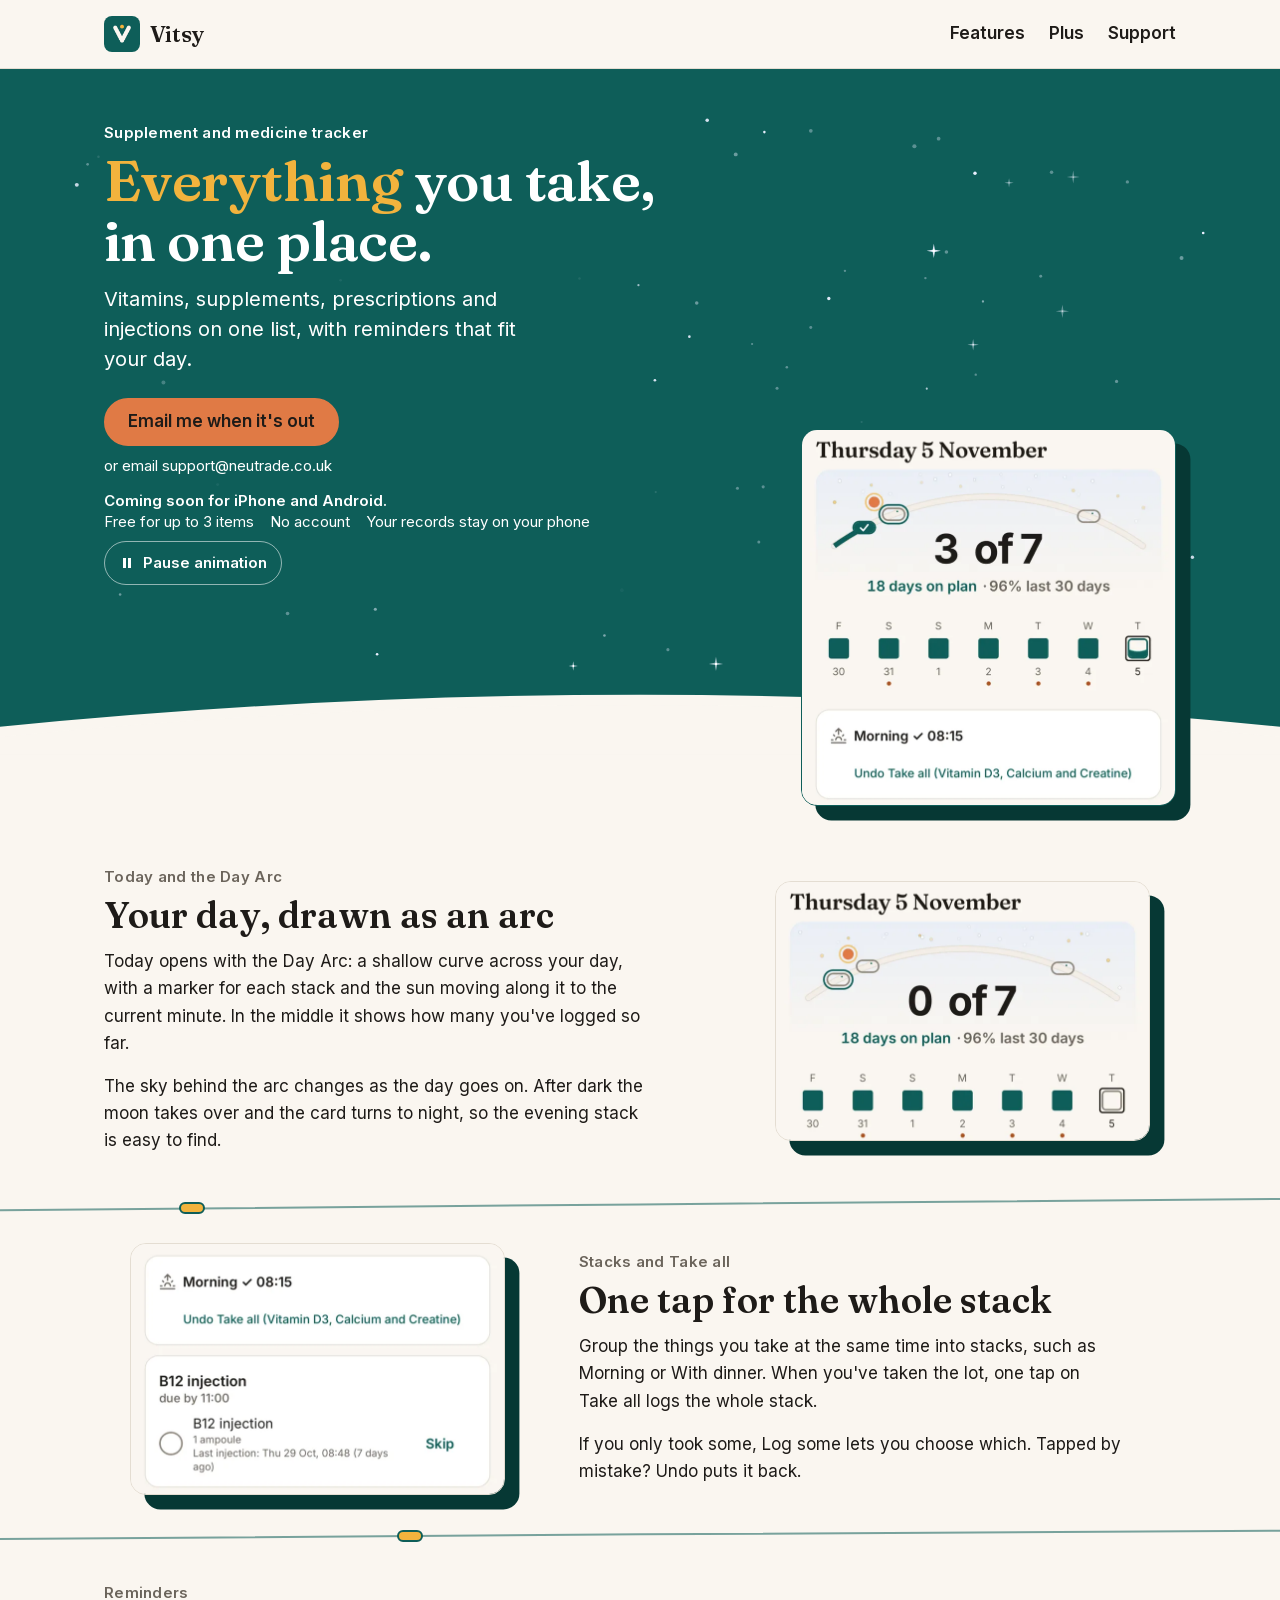
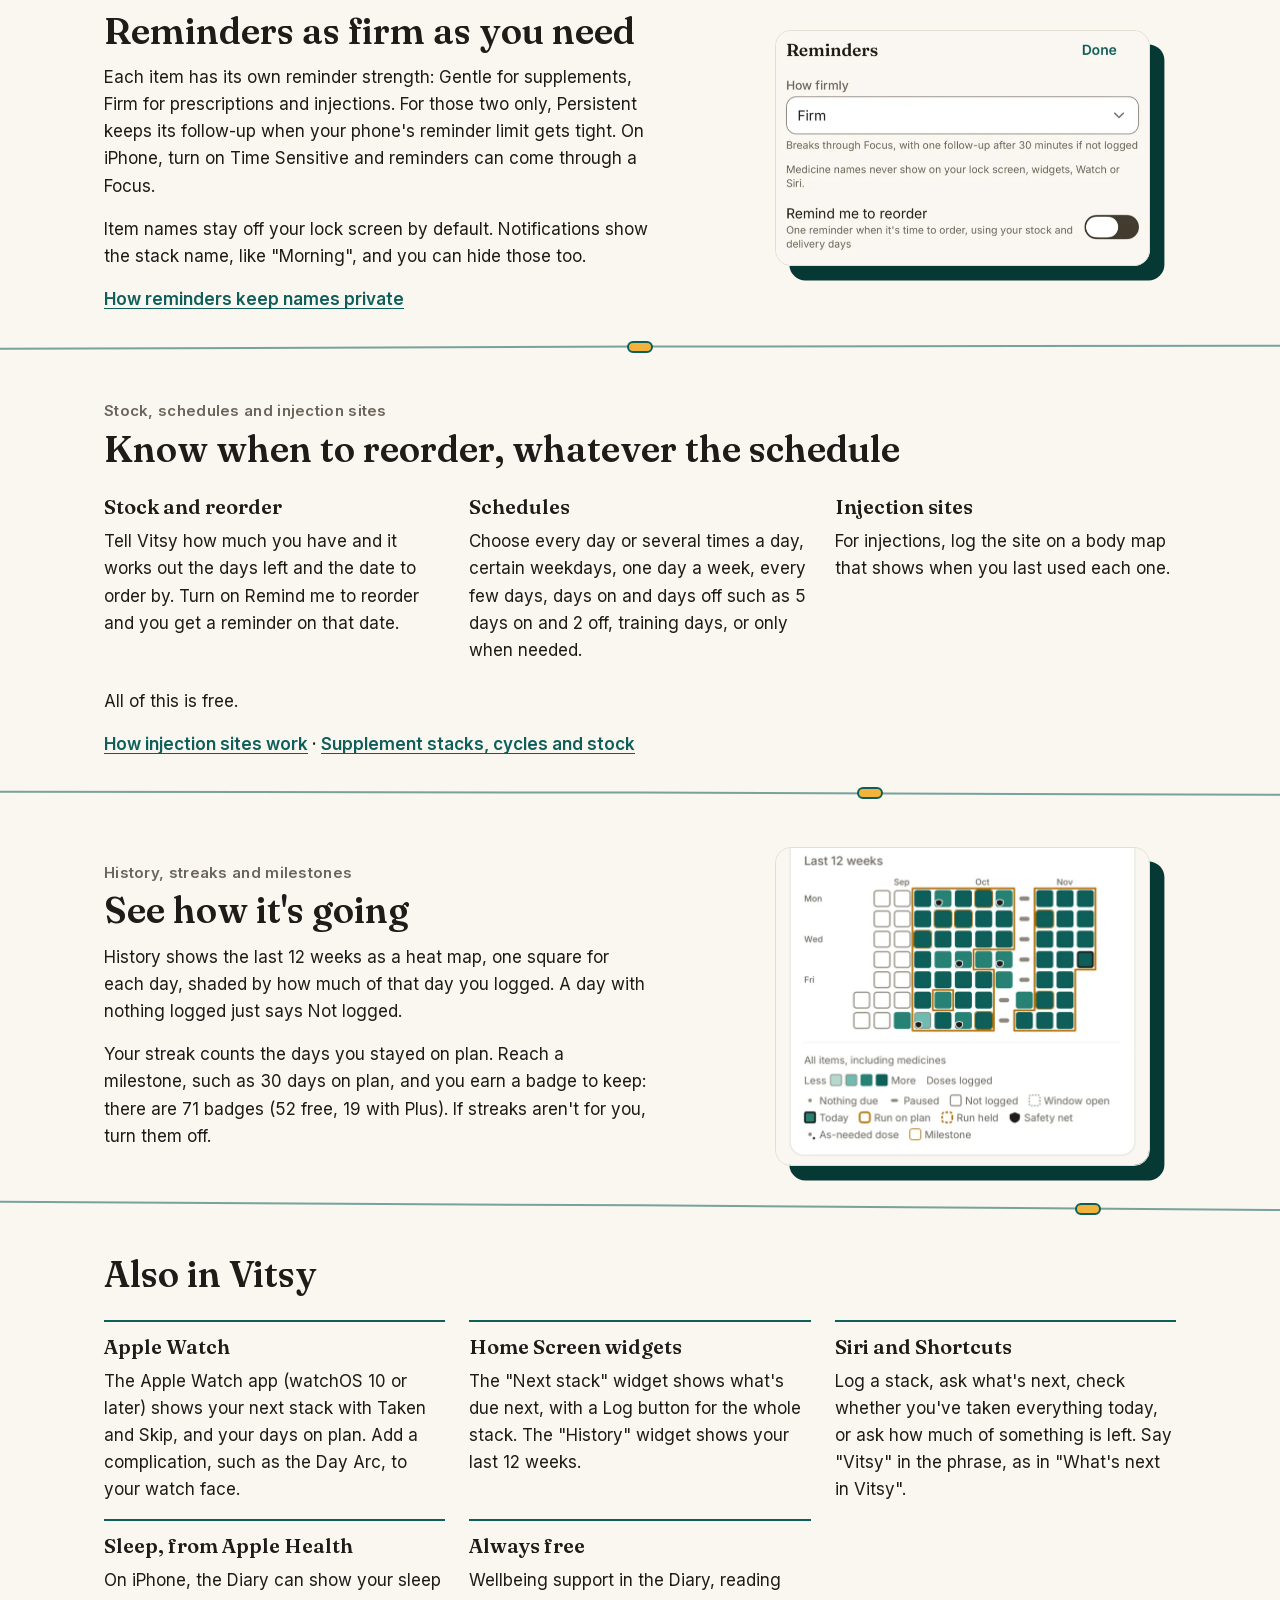
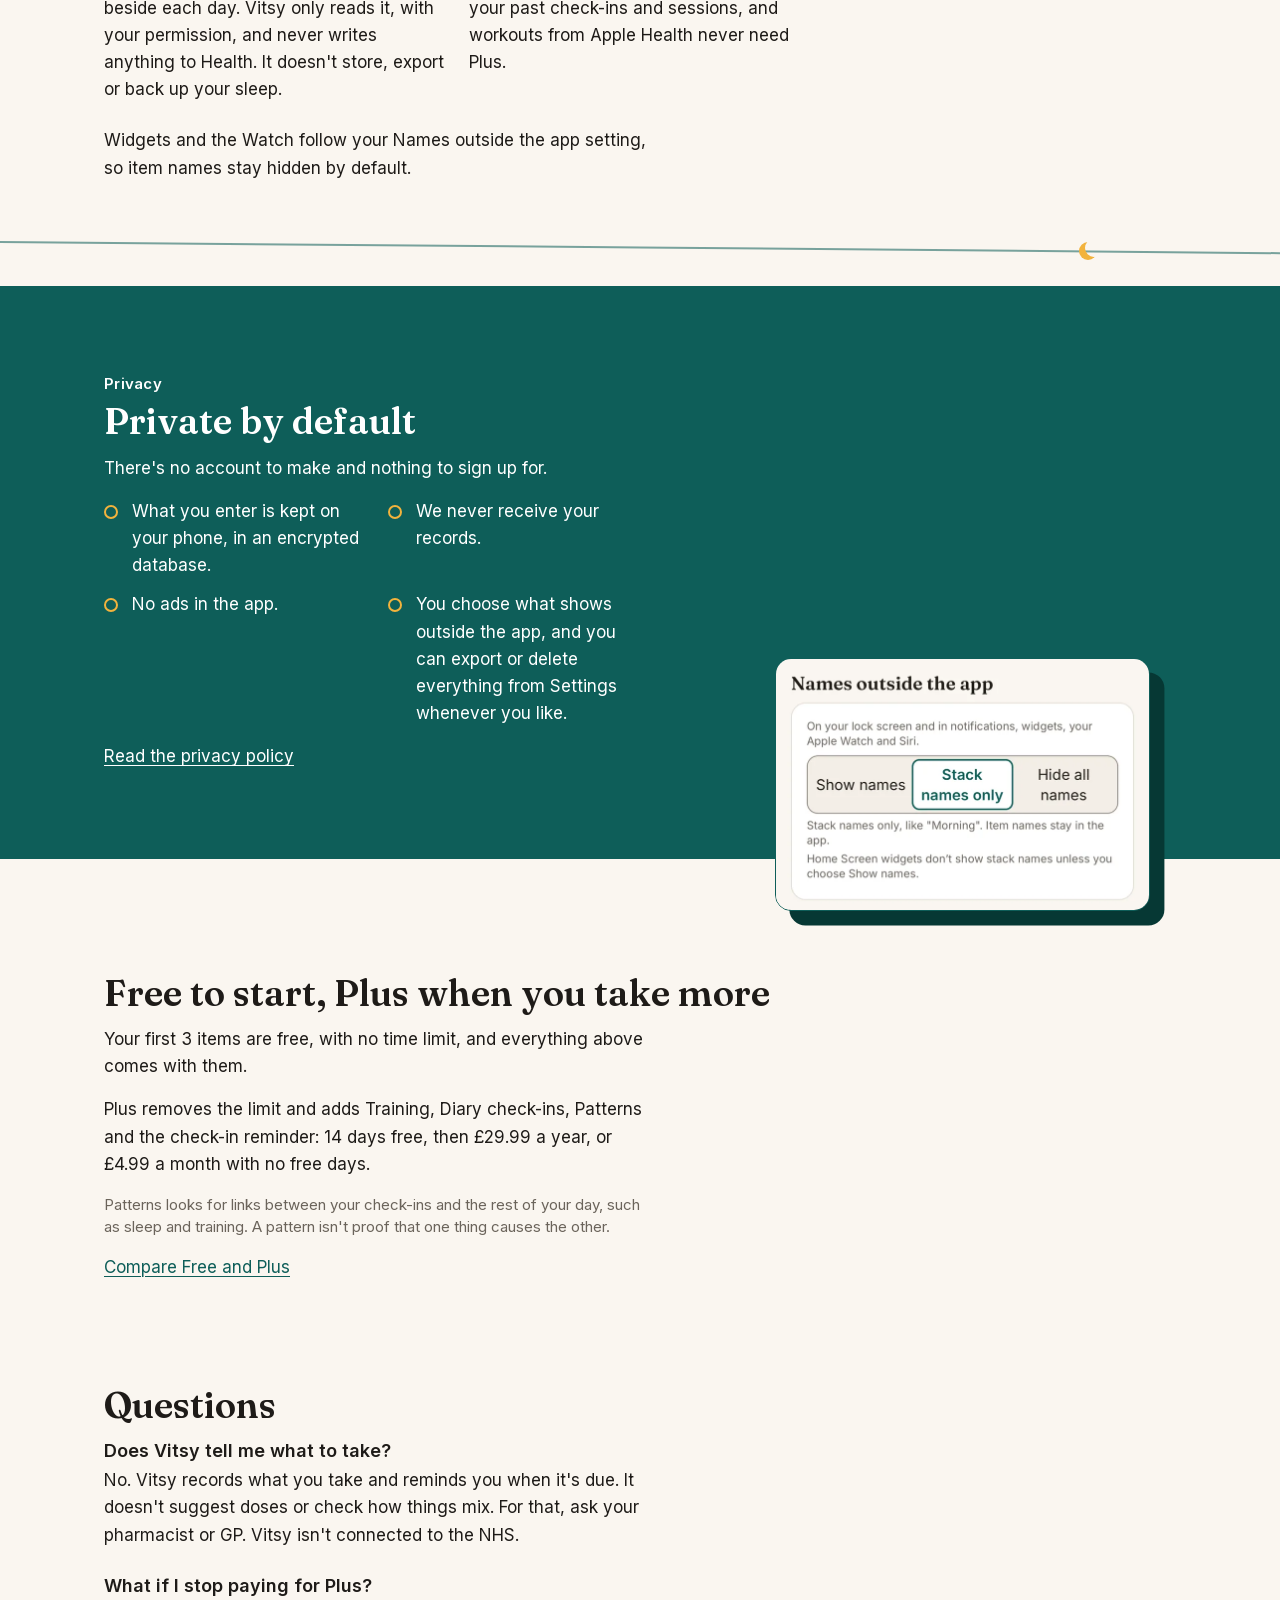
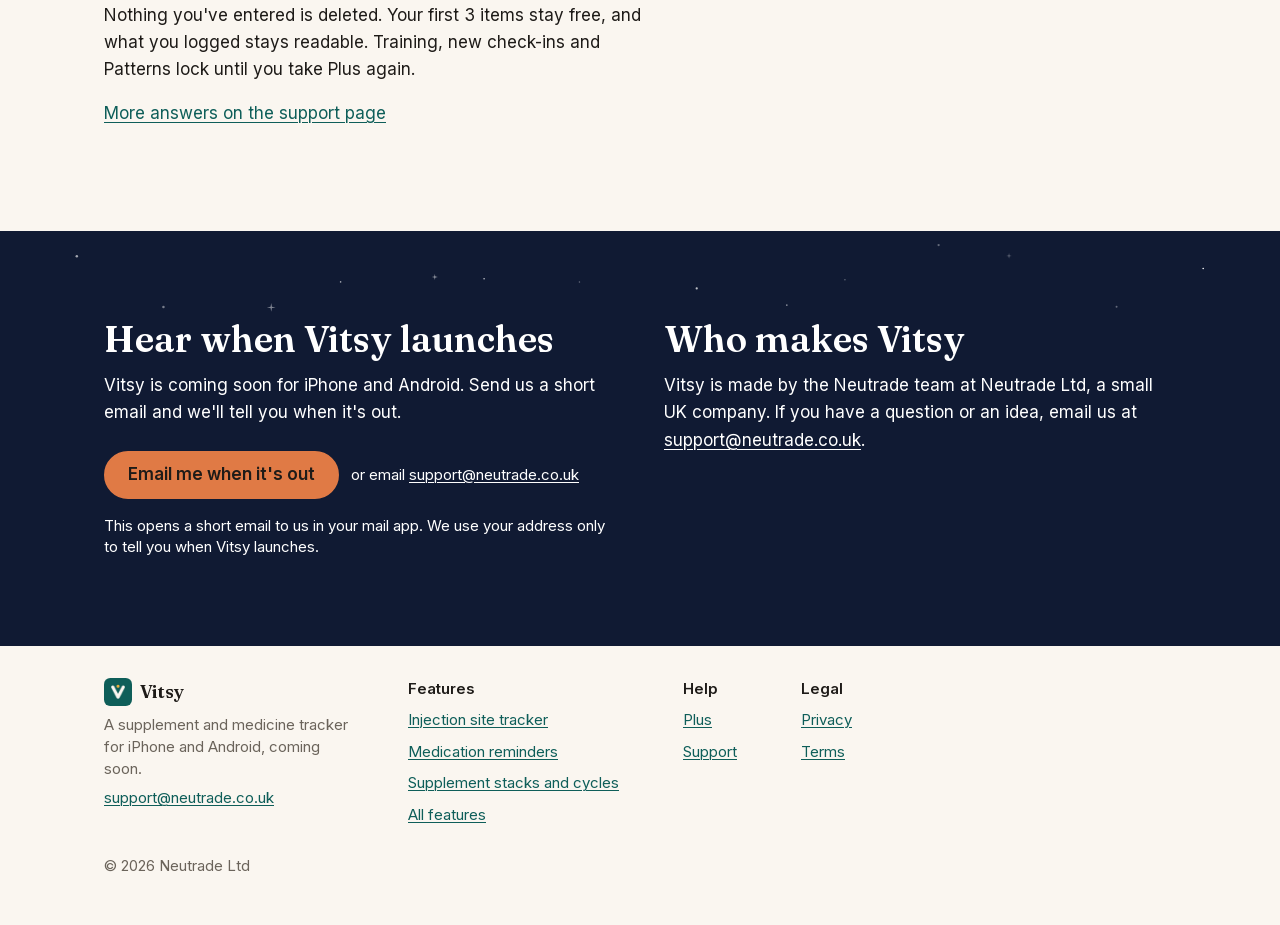
==== commit e4ab2085: "Layers: plates behind captures, breakouts, horizon seams, CSS scroll depth (neutrade/vitsy#195, D204" ====
--- a/index.html
+++ b/index.html
@@ -73,7 +73,7 @@
   </section>
 
   <div id="features" class="chapters">
-    <section id="today" class="band chapter" aria-labelledby="today-title">
+    <section id="today" class="band band-after-breakout chapter has-horizon" aria-labelledby="today-title">
       <div class="wrap chapter-grid split">
         <div class="text">
           <p class="eyebrow">Today and the Day Arc</p>
@@ -85,9 +85,13 @@
           <img class="screen crop crop-arc" src="/assets/screens/today-morning-light.webp" width="750" height="1629" loading="lazy" alt="Today before the first stack: the sun low on the left of the Day Arc, 0 of 7 logged, and the Morning stack of Vitamin D3, Calcium and Creatine due by 10:00, with Take all, Log some and Skip all.">
         </figure>
       </div>
-    </section>
-
-    <section id="stacks" class="band chapter chapter--flip" aria-labelledby="stacks-title">
+      <div class="seam seam--1" aria-hidden="true">
+        <svg class="horizon" aria-hidden="true" focusable="false" viewBox="0 0 1000 40" preserveAspectRatio="none"><path class="horizon-line" d="M0 34 L500 26.75 L1000 20"/></svg>
+        <span class="horizon-marker horizon-marker--1"></span>
+      </div>
+    </section>
+
+    <section id="stacks" class="band chapter has-horizon chapter--flip" aria-labelledby="stacks-title">
       <div class="wrap chapter-grid split">
         <div class="text">
           <p class="eyebrow">Stacks and Take all</p>
@@ -99,9 +103,13 @@
           <img class="screen crop crop-stack" src="/assets/screens/stack-take-all-light.webp" width="750" height="1629" loading="lazy" alt="Today after one tap on Take all: the Morning stack ticked at 08:15, with a line to undo Take all for Vitamin D3, Calcium and Creatine, and the Day Arc at 3 of 7.">
         </figure>
       </div>
-    </section>
-
-    <section id="reminders" class="band chapter" aria-labelledby="reminders-title">
+      <div class="seam seam--2" aria-hidden="true">
+        <svg class="horizon" aria-hidden="true" focusable="false" viewBox="0 0 1000 40" preserveAspectRatio="none"><path class="horizon-line" d="M0 20 L500 14.2 L1000 9.75"/></svg>
+        <span class="horizon-marker horizon-marker--2"></span>
+      </div>
+    </section>
+
+    <section id="reminders" class="band chapter has-horizon" aria-labelledby="reminders-title">
       <div class="wrap chapter-grid split">
         <div class="text">
           <p class="eyebrow">Reminders</p>
@@ -114,9 +122,13 @@
           <img class="screen crop crop-reminders zoomed" src="/assets/screens/reminders-light.webp" width="750" height="1629" loading="lazy" alt="An item's Reminders sheet: How firmly set to Firm, a note that medicine names never show on your lock screen, widgets, Watch or Siri, the Remind me to reorder switch, and Reminder health.">
         </figure>
       </div>
-    </section>
-
-    <section id="stock" class="band chapter" aria-labelledby="stock-title">
+      <div class="seam seam--3" aria-hidden="true">
+        <svg class="horizon" aria-hidden="true" focusable="false" viewBox="0 0 1000 40" preserveAspectRatio="none"><path class="horizon-line" d="M0 9.75 L500 6.95 L1000 6"/></svg>
+        <span class="horizon-marker horizon-marker--3"></span>
+      </div>
+    </section>
+
+    <section id="stock" class="band chapter has-horizon" aria-labelledby="stock-title">
       <div class="wrap chapter-grid">
         <div class="text wide">
           <p class="eyebrow">Stock, schedules and injection sites</p>
@@ -139,9 +151,13 @@
           <p class="more-link"><a href="/injection-site-tracker/">How injection sites work</a> &middot; <a href="/supplement-tracker/">Supplement stacks, cycles and stock</a></p>
         </div>
       </div>
-    </section>
-
-    <section id="history" class="band chapter" aria-labelledby="history-title">
+      <div class="seam seam--4" aria-hidden="true">
+        <svg class="horizon" aria-hidden="true" focusable="false" viewBox="0 0 1000 40" preserveAspectRatio="none"><path class="horizon-line" d="M0 6 L500 6.95 L1000 9.75"/></svg>
+        <span class="horizon-marker horizon-marker--4"></span>
+      </div>
+    </section>
+
+    <section id="history" class="band chapter has-horizon" aria-labelledby="history-title">
       <div class="wrap chapter-grid split">
         <div class="text">
           <p class="eyebrow">History, streaks and milestones</p>
@@ -153,9 +169,13 @@
           <img class="screen crop crop-history" src="/assets/screens/history-heatmap-light.webp" width="750" height="1629" loading="lazy" alt="History: 18 days on plan, a best of 18 days, 96% over the last 30 days, 2 of 2 safety nets in reserve and the next milestone at 30 days, then a 12-week heat map with runs on plan outlined.">
         </figure>
       </div>
-    </section>
-
-    <section id="more" class="band chapter" aria-labelledby="more-title">
+      <div class="seam seam--5" aria-hidden="true">
+        <svg class="horizon" aria-hidden="true" focusable="false" viewBox="0 0 1000 40" preserveAspectRatio="none"><path class="horizon-line" d="M0 9.75 L500 14.2 L1000 20"/></svg>
+        <span class="horizon-marker horizon-marker--5"></span>
+      </div>
+    </section>
+
+    <section id="more" class="band chapter has-horizon" aria-labelledby="more-title">
       <div class="wrap">
         <h2 id="more-title">Also in Vitsy</h2>
         <ul class="more-grid">
@@ -181,6 +201,10 @@
           </li>
         </ul>
         <p>Widgets and the Watch follow your Names outside the app setting, so item names stay hidden by default.</p>
+      </div>
+      <div class="seam seam--6" aria-hidden="true">
+        <svg class="horizon" aria-hidden="true" focusable="false" viewBox="0 0 1000 40" preserveAspectRatio="none"><path class="horizon-line" d="M0 20 L500 26.75 L1000 34"/></svg>
+        <span class="horizon-moon"></span>
       </div>
     </section>
   </div>
@@ -199,13 +223,13 @@
         </ul>
         <p><a href="/privacy/">Read the privacy policy</a></p>
       </div>
-      <figure class="shot">
+      <figure class="shot breakout">
         <img class="screen crop crop-privacy" src="/assets/screens/privacy-light.webp" width="750" height="1630" loading="lazy" alt="Settings, Names outside the app: Show names, Stack names only or Hide all names, for the lock screen and notifications.">
       </figure>
     </div>
   </section>
 
-  <section id="plus" class="band" aria-labelledby="plus-summary-title">
+  <section id="plus" class="band band-after-breakout" aria-labelledby="plus-summary-title">
     <div class="wrap">
       <h2 id="plus-summary-title">Free to start, Plus when you take more</h2>
       <p>Your first 3 items are free, with no time limit, and everything above comes with them.</p>
--- a/assets/site.css
+++ b/assets/site.css
@@ -766,8 +766,7 @@
   --ribbon-space: clamp(2rem, 1rem + 5vw, 7rem);
   position: relative;
   isolation: isolate;
-  overflow: hidden;
-  overflow: clip;
+  overflow-x: clip;
   background: var(--dl-primary);
   color: var(--dl-on-primary);
   padding-top: clamp(1rem, 0.2rem + 4vw, 4.5rem);
@@ -1135,3 +1134,177 @@
     display: none;
   }
 }
+
+/*
+ * Layers (job 20261104-site-layers). Red team #11's limits still hold: the plates and breakouts are static; the only
+ * scroll motion is a plate sliding out from behind its capture (16 px at most, translate only), and none in the hero,
+ * where the sky already moves.
+ *
+ * Plates: every capture sits on a hard-edged dark-teal plate, offset down and right, with no blur and no shadow.
+ */
+:root {
+  --plate-offset: clamp(10px, 0.5vw + 8px, 16px);
+  --overlap: clamp(24px, 3vw + 14px, 56px);
+  /* How much extra room the band below a breakout needs: all of it when the columns stack, half beside them. */
+  --after-overlap: var(--overlap);
+  --seam-h: 24px;
+  /* Extra space a seam adds under its chapter; none from 1024 px, where the gap already holds it. */
+  --seam-room: 16px;
+}
+@media (min-width: 720px) {
+  :root {
+    --after-overlap: calc(var(--overlap) / 2);
+    --seam-h: 32px;
+    --seam-room: 12px;
+  }
+}
+@media (min-width: 1024px) {
+  :root {
+    --seam-room: 0px;
+  }
+}
+.shot,
+.hero-shot {
+  position: relative;
+  isolation: isolate;
+}
+.shot::before,
+.hero-shot::before {
+  content: '';
+  position: absolute;
+  inset: 0;
+  z-index: -1;
+  border-radius: var(--radius-lg);
+  background: var(--dl-plate);
+  translate: var(--plate-offset) var(--plate-offset);
+}
+
+/*
+ * A zoomed figure hides its own overflow, which would clip a ::before plate, so its plate is a hard offset box-shadow
+ * (no blur, no spread): the same plate, static. (Clipping the image with clip-path instead tore when composited.)
+ */
+.shot-zoom::before {
+  content: none;
+}
+.shot-zoom {
+  box-shadow: var(--plate-offset) var(--plate-offset) 0 0 var(--dl-plate);
+}
+
+/* Breakouts: the hero and Privacy captures cross their teal band's lower edge into the cream band below, which makes room. */
+.breakout,
+.hero-shot {
+  z-index: 3;
+  margin-bottom: calc(-1 * (var(--section-y) + var(--overlap)));
+}
+.hero-shot {
+  margin-bottom: calc(-1 * (var(--section-y) + var(--ribbon-space) + var(--overlap)));
+}
+@media (min-width: 720px) {
+  .breakout,
+  .hero-shot {
+    align-self: end;
+  }
+}
+.band-after-breakout {
+  padding-top: calc(var(--section-y) + var(--after-overlap));
+}
+
+/*
+ * Horizon seams (Home): one at the foot of each feature chapter, in the gap before the next, never under text. Each
+ * line runs between heights fixed in its viewBox, and each starts where the last ended, so together they rise and set
+ * like the Day Arc at every width. A capsule marker moves left to right through the day; the moon ends it.
+ */
+.has-horizon {
+  position: relative;
+  padding-bottom: calc(var(--section-y) + var(--seam-room));
+}
+.seam {
+  position: absolute;
+  left: 0;
+  right: 0;
+  bottom: calc((var(--section-y) + var(--seam-room) - var(--seam-h)) / 2);
+  height: var(--seam-h);
+  pointer-events: none;
+}
+.horizon {
+  position: absolute;
+  inset: 0;
+  width: 100%;
+  height: 100%;
+  overflow: visible;
+}
+.horizon-line {
+  fill: none;
+  stroke: var(--dl-primary);
+  stroke-width: 2px;
+  stroke-linecap: round;
+  vector-effect: non-scaling-stroke;
+  opacity: 0.55;
+}
+.horizon-marker,
+.horizon-moon {
+  position: absolute;
+  translate: -50% -50%;
+}
+.horizon-marker {
+  width: 26px;
+  height: 12px;
+  border-radius: var(--radius-pill);
+  background: var(--dl-accent);
+  border: 2px solid var(--dl-primary);
+}
+.horizon-moon {
+  width: 18px;
+  height: 18px;
+  border-radius: 50%;
+  box-shadow: inset 6px -3px 0 0 var(--dl-accent);
+}
+/* Where each marker sits on its seam's line (x, then the line's height there, as shares of the seam). */
+.horizon-marker--1 {
+  left: 15%;
+  top: 79.6%;
+}
+.horizon-marker--2 {
+  left: 32%;
+  top: 40.7%;
+}
+.horizon-marker--3 {
+  left: 50%;
+  top: 17.4%;
+}
+.horizon-marker--4 {
+  left: 68%;
+  top: 19.9%;
+}
+.horizon-marker--5 {
+  left: 85%;
+  top: 45.6%;
+}
+.seam--6 .horizon-moon {
+  left: 85%;
+  top: 79.6%;
+}
+@media (forced-colors: active), print {
+  .seam {
+    display: none;
+  }
+}
+
+/* Scroll depth: the plate slides out from behind its capture as the figure comes into view. Without support, it's static. */
+@keyframes plate-rise {
+  from { translate: 0 0; }
+  to { translate: var(--plate-offset) var(--plate-offset); }
+}
+@supports (animation-timeline: view()) {
+  @media (prefers-reduced-motion: no-preference) {
+    .shot::before {
+      animation: plate-rise linear both;
+      animation-timeline: view();
+      animation-range: entry 10% cover 40%;
+    }
+    /* The sky's Pause button stops this too: one control for all the page's motion. */
+    :root:has(.sky-toggle.is-paused) .shot::before {
+      animation: none;
+    }
+  }
+}
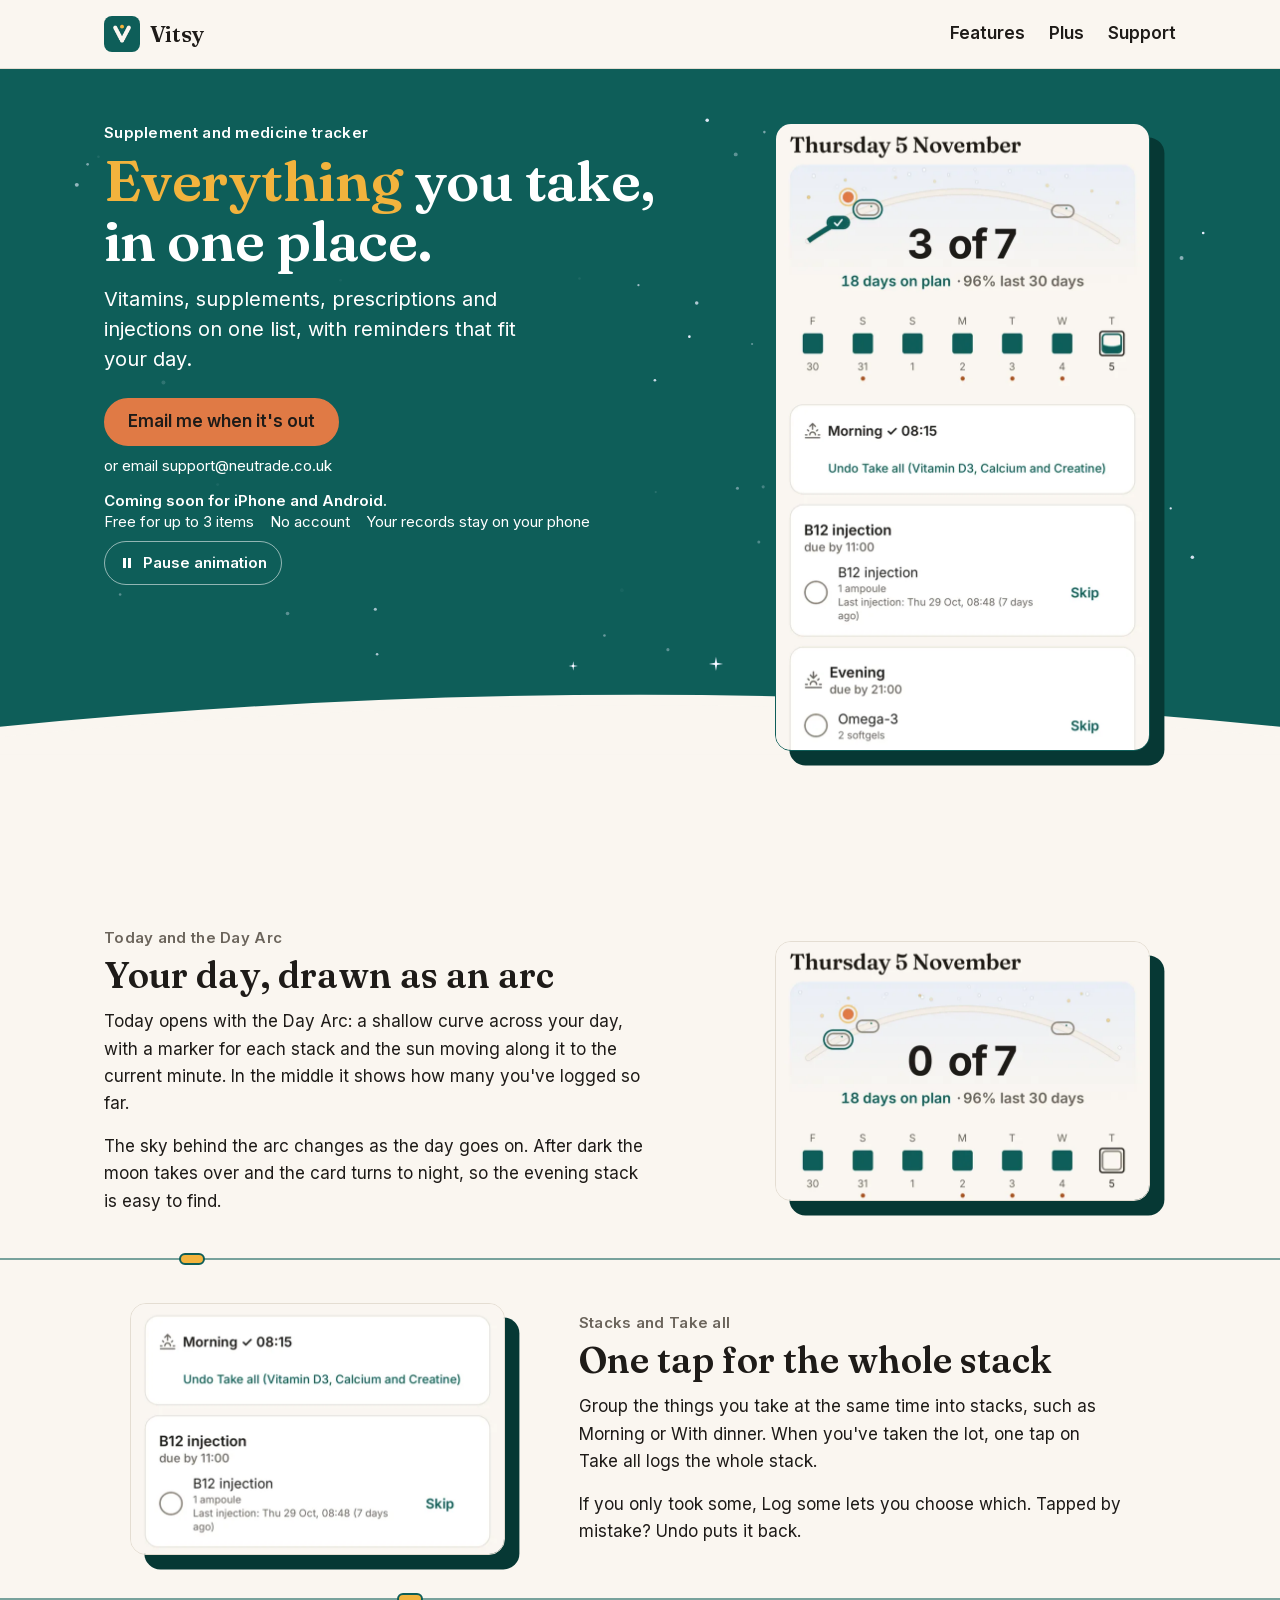
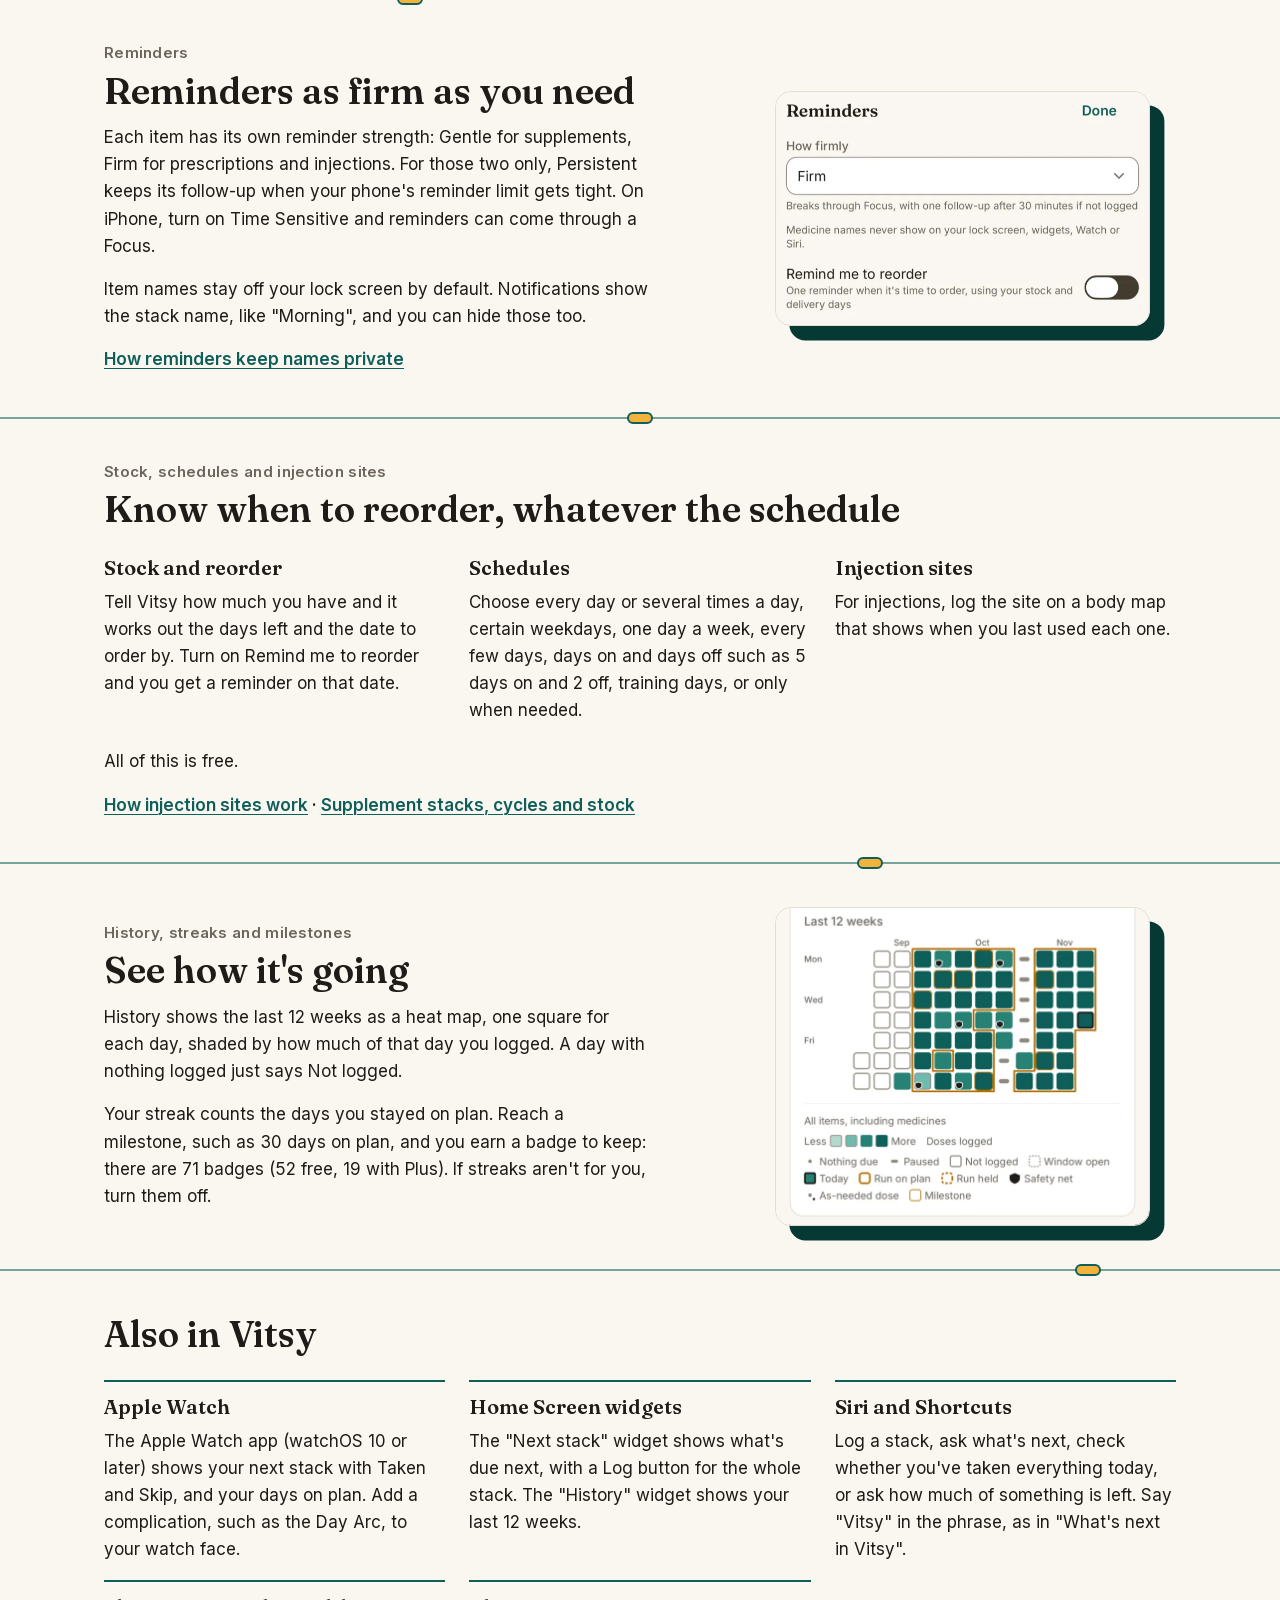
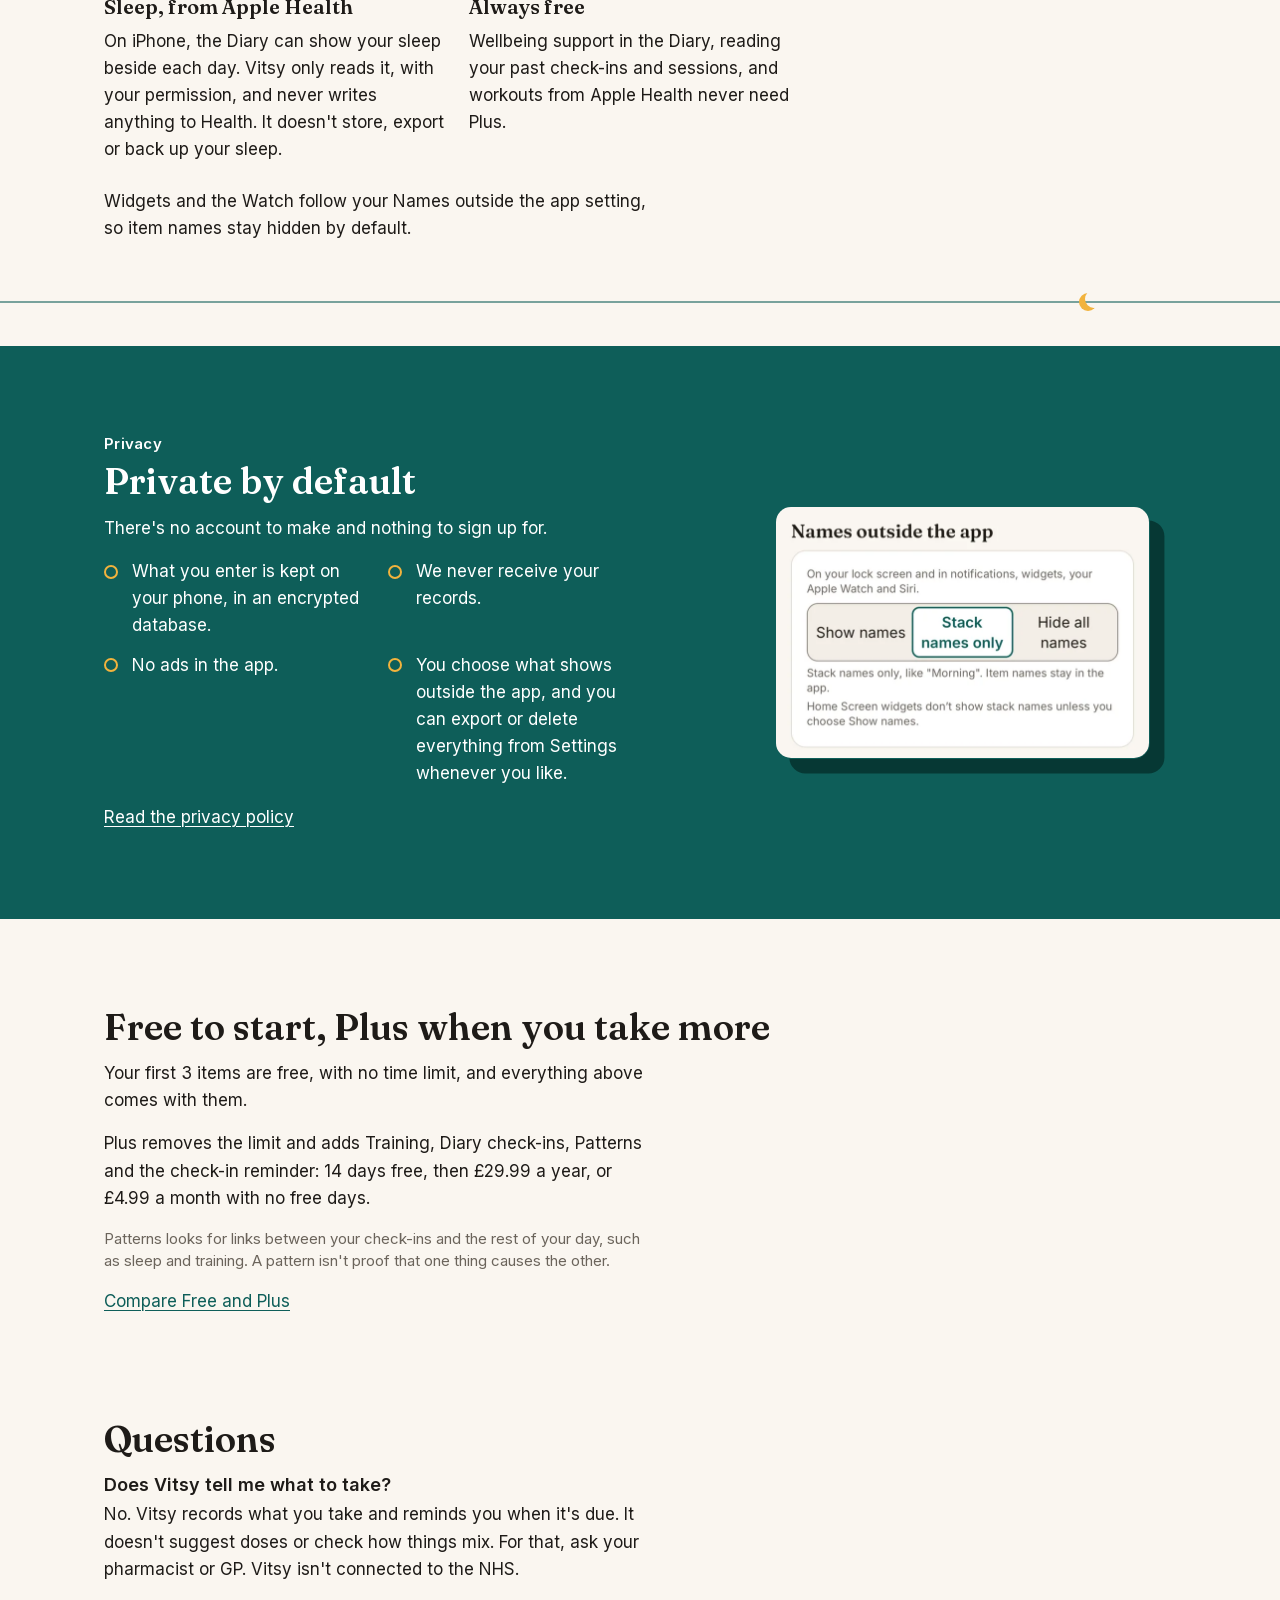
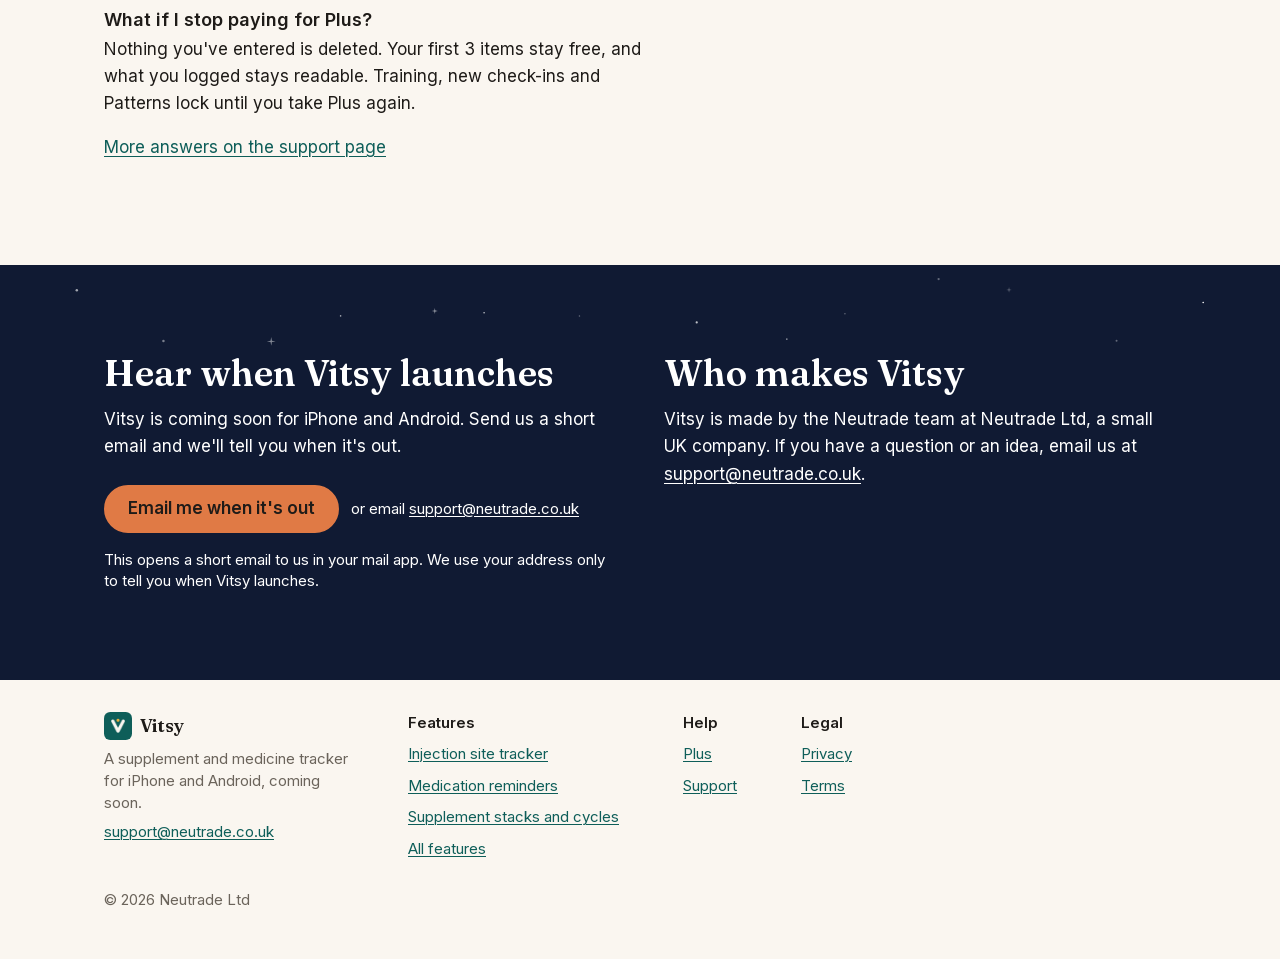
==== commit bb0c4451: "Layers composition fixes from neutrade/vitsy#197 (D2046) Co-Authored-By: Claude Opus 5.5 <noreply@an" ====
--- a/index.html
+++ b/index.html
@@ -86,7 +86,7 @@
         </figure>
       </div>
       <div class="seam seam--1" aria-hidden="true">
-        <svg class="horizon" aria-hidden="true" focusable="false" viewBox="0 0 1000 40" preserveAspectRatio="none"><path class="horizon-line" d="M0 34 L500 26.75 L1000 20"/></svg>
+        <svg class="horizon" aria-hidden="true" focusable="false" viewBox="0 0 1000 40" preserveAspectRatio="none"><path class="horizon-line" d="M0 20 L1000 20"/></svg>
         <span class="horizon-marker horizon-marker--1"></span>
       </div>
     </section>
@@ -104,7 +104,7 @@
         </figure>
       </div>
       <div class="seam seam--2" aria-hidden="true">
-        <svg class="horizon" aria-hidden="true" focusable="false" viewBox="0 0 1000 40" preserveAspectRatio="none"><path class="horizon-line" d="M0 20 L500 14.2 L1000 9.75"/></svg>
+        <svg class="horizon" aria-hidden="true" focusable="false" viewBox="0 0 1000 40" preserveAspectRatio="none"><path class="horizon-line" d="M0 20 L1000 20"/></svg>
         <span class="horizon-marker horizon-marker--2"></span>
       </div>
     </section>
@@ -123,7 +123,7 @@
         </figure>
       </div>
       <div class="seam seam--3" aria-hidden="true">
-        <svg class="horizon" aria-hidden="true" focusable="false" viewBox="0 0 1000 40" preserveAspectRatio="none"><path class="horizon-line" d="M0 9.75 L500 6.95 L1000 6"/></svg>
+        <svg class="horizon" aria-hidden="true" focusable="false" viewBox="0 0 1000 40" preserveAspectRatio="none"><path class="horizon-line" d="M0 20 L1000 20"/></svg>
         <span class="horizon-marker horizon-marker--3"></span>
       </div>
     </section>
@@ -152,7 +152,7 @@
         </div>
       </div>
       <div class="seam seam--4" aria-hidden="true">
-        <svg class="horizon" aria-hidden="true" focusable="false" viewBox="0 0 1000 40" preserveAspectRatio="none"><path class="horizon-line" d="M0 6 L500 6.95 L1000 9.75"/></svg>
+        <svg class="horizon" aria-hidden="true" focusable="false" viewBox="0 0 1000 40" preserveAspectRatio="none"><path class="horizon-line" d="M0 20 L1000 20"/></svg>
         <span class="horizon-marker horizon-marker--4"></span>
       </div>
     </section>
@@ -170,7 +170,7 @@
         </figure>
       </div>
       <div class="seam seam--5" aria-hidden="true">
-        <svg class="horizon" aria-hidden="true" focusable="false" viewBox="0 0 1000 40" preserveAspectRatio="none"><path class="horizon-line" d="M0 9.75 L500 14.2 L1000 20"/></svg>
+        <svg class="horizon" aria-hidden="true" focusable="false" viewBox="0 0 1000 40" preserveAspectRatio="none"><path class="horizon-line" d="M0 20 L1000 20"/></svg>
         <span class="horizon-marker horizon-marker--5"></span>
       </div>
     </section>
@@ -203,7 +203,7 @@
         <p>Widgets and the Watch follow your Names outside the app setting, so item names stay hidden by default.</p>
       </div>
       <div class="seam seam--6" aria-hidden="true">
-        <svg class="horizon" aria-hidden="true" focusable="false" viewBox="0 0 1000 40" preserveAspectRatio="none"><path class="horizon-line" d="M0 20 L500 26.75 L1000 34"/></svg>
+        <svg class="horizon" aria-hidden="true" focusable="false" viewBox="0 0 1000 40" preserveAspectRatio="none"><path class="horizon-line" d="M0 20 L1000 20"/></svg>
         <span class="horizon-moon"></span>
       </div>
     </section>
--- a/assets/site.css
+++ b/assets/site.css
@@ -547,15 +547,33 @@
   --crop-ratio: 750 / 700;
   --crop-y: 21.05%;
 }
+/*
+ * The hero capture beside the text (fix-site-layers rework 1). Each crop starts and ends on a clean line of the capture
+ * and is about as tall as the hero's text plus the band's bottom padding in its range, so it reaches the arc without
+ * stretching: the whole screen up to 815 px; from under the status bar to the screen's foot up to 927 px; from under
+ * the status bar to the gap between Omega-3 and Iron (1,370 of 1,629 px) from 928 px.
+ */
+@media (min-width: 720px) and (max-width: 815.98px) {
+  .crop-hero {
+    --crop-ratio: 750 / 1629;
+    --crop-y: 0%;
+  }
+}
+@media (min-width: 816px) and (max-width: 927.98px) {
+  .crop-hero {
+    --crop-ratio: 750 / 1515;
+    --crop-y: 100%;
+  }
+}
+@media (min-width: 928px) {
+  .crop-hero {
+    --crop-ratio: 750 / 1256;
+    --crop-y: 30.56%;
+  }
+}
 /* Home's chapter links to the feature pages. */
 .more-link {
   font-weight: 600;
-}
-@media (min-width: 720px) {
-  .crop-hero {
-    --crop-ratio: 750 / 753;
-    --crop-y: 13.02%;
-  }
 }
 /*
  * Rework 1: a capture whose sheet sits on a dimmed backdrop is zoomed slightly inside its rounded figure, so the grey
@@ -573,11 +591,14 @@
   border: 0;
   border-radius: 0;
 }
-/* A figure is never wider than the capture at 2x, so it never upscales on a retina screen. */
+/*
+ * A figure is never wider than the capture at 2x, so it never upscales on a retina screen. It leaves room for its plate
+ * (see Layers), so the plate never runs into the gutter.
+ */
 .shot,
 .hero-shot {
   margin: 0;
-  width: min(100%, 23.4375rem);
+  width: min(100% - var(--plate-offset), 23.4375rem);
   justify-self: center;
 }
 
@@ -839,13 +860,15 @@
   outline-color: var(--dl-accent);
 }
 @media (min-width: 720px) {
+  /* Text and capture share a top edge (fix-site-layers): when the capture is the taller, the text stays level with it. */
   .hero-grid {
     grid-template-columns: minmax(0, 7fr) minmax(0, 5fr);
     column-gap: var(--sp-3xl);
-    align-items: center;
-  }
+    align-items: start;
+  }
+  /* Centred in its column like every chapter's capture, so the hero and Today captures share a left edge. */
   .hero-shot {
-    justify-self: end;
+    justify-self: center;
   }
 }
 
@@ -1145,16 +1168,15 @@
 :root {
   --plate-offset: clamp(10px, 0.5vw + 8px, 16px);
   --overlap: clamp(24px, 3vw + 14px, 56px);
-  /* How much extra room the band below a breakout needs: all of it when the columns stack, half beside them. */
+  /* How much extra room the band below a breakout needs when the columns stack (beside the text there's no breakout). */
   --after-overlap: var(--overlap);
-  --seam-h: 24px;
+  /* A seam is as tall as its capsule; the level line runs through the middle. */
+  --seam-h: 12px;
   /* Extra space a seam adds under its chapter; none from 1024 px, where the gap already holds it. */
   --seam-room: 16px;
 }
 @media (min-width: 720px) {
   :root {
-    --after-overlap: calc(var(--overlap) / 2);
-    --seam-h: 32px;
     --seam-room: 12px;
   }
 }
@@ -1190,7 +1212,10 @@
   box-shadow: var(--plate-offset) var(--plate-offset) 0 0 var(--dl-plate);
 }
 
-/* Breakouts: the hero and Privacy captures cross their teal band's lower edge into the cream band below, which makes room. */
+/*
+ * Breakouts. When the columns stack, the hero and Privacy captures come last and cross their teal band's lower edge into
+ * the cream band below, which makes room. (Fix-site-layers: no capture is bottom-aligned beside its text any more.)
+ */
 .breakout,
 .hero-shot {
   z-index: 3;
@@ -1199,20 +1224,46 @@
 .hero-shot {
   margin-bottom: calc(-1 * (var(--section-y) + var(--ribbon-space) + var(--overlap)));
 }
-@media (min-width: 720px) {
-  .breakout,
-  .hero-shot {
-    align-self: end;
-  }
-}
 .band-after-breakout {
   padding-top: calc(var(--section-y) + var(--after-overlap));
 }
-
-/*
- * Horizon seams (Home): one at the foot of each feature chapter, in the gap before the next, never under text. Each
- * line runs between heights fixed in its viewBox, and each starts where the last ended, so together they rise and set
- * like the Day Arc at every width. A capsule marker moves left to right through the day; the moon ends it.
+/* Phones: the figure starts at the text's edge and its plate ends at the gutter (the figure is narrowed by the offset). */
+@media (max-width: 719.98px) {
+  .shot,
+  .hero-shot {
+    justify-self: start;
+  }
+}
+@media (min-width: 720px) {
+  /*
+   * Beside the headline, the hero capture starts level with the text. Its negative margin (the band's bottom padding)
+   * lets it hang over the arc to the hero's lower edge; when it's taller than the text plus that padding, the band
+   * grows to it and it still ends at the edge. Its crop is fixed (rework 1: a capture stretched to the row was cut
+   * wherever the row ended, often through a line of text), so the figure and its plate end where the image ends.
+   */
+  .hero-shot {
+    align-self: start;
+    justify-self: center;
+    margin-bottom: calc(-1 * (var(--section-y) + var(--ribbon-space)));
+  }
+  /* Today's capture starts at least 160 px below the hero's plate, so the two Day Arc cards don't read as a pair. */
+  .hero + .chapters > .band-after-breakout:first-child {
+    padding-top: calc(160px + var(--plate-offset));
+  }
+  /* Beside its text the Privacy capture is centred, with no breakout, so Plus needs no extra room. */
+  .breakout {
+    align-self: center;
+    margin-bottom: 0;
+  }
+  .band-after-breakout {
+    padding-top: var(--section-y);
+  }
+}
+
+/*
+ * Horizon seams (Home): one at the foot of each feature chapter, in the gap before the next, never under text. Each is
+ * a level line (a gentle rise across a wide page read as a crooked rule; fix-site-layers), so the markers carry the day:
+ * a capsule moves left to right through the day, chapter by chapter, and the moon ends it.
  */
 .has-horizon {
   position: relative;
@@ -1226,6 +1277,18 @@
   height: var(--seam-h);
   pointer-events: none;
 }
+/*
+ * Phones: where a capture ends the chapter, the seam sits 28 px below its plate (the rest of the gap is below the seam),
+ * and the chapter keeps a little more room for it.
+ */
+@media (max-width: 719.98px) {
+  .has-horizon:has(> .wrap > .shot) {
+    --seam-room: 24px;
+  }
+  .has-horizon:has(> .wrap > .shot) > .seam {
+    bottom: calc(var(--section-y) + var(--seam-room) - var(--plate-offset) - 28px - var(--seam-h));
+  }
+}
 .horizon {
   position: absolute;
   inset: 0;
@@ -1241,9 +1304,11 @@
   vector-effect: non-scaling-stroke;
   opacity: 0.55;
 }
+/* Level lines, so the markers carry the day: each sits on the line, a capsule stepping left to right, then the moon. */
 .horizon-marker,
 .horizon-moon {
   position: absolute;
+  top: 50%;
   translate: -50% -50%;
 }
 .horizon-marker {
@@ -1259,30 +1324,24 @@
   border-radius: 50%;
   box-shadow: inset 6px -3px 0 0 var(--dl-accent);
 }
-/* Where each marker sits on its seam's line (x, then the line's height there, as shares of the seam). */
+/* Where each marker sits along its seam's line, as a share of the width. */
 .horizon-marker--1 {
   left: 15%;
-  top: 79.6%;
 }
 .horizon-marker--2 {
   left: 32%;
-  top: 40.7%;
 }
 .horizon-marker--3 {
   left: 50%;
-  top: 17.4%;
 }
 .horizon-marker--4 {
   left: 68%;
-  top: 19.9%;
 }
 .horizon-marker--5 {
   left: 85%;
-  top: 45.6%;
 }
 .seam--6 .horizon-moon {
   left: 85%;
-  top: 79.6%;
 }
 @media (forced-colors: active), print {
   .seam {
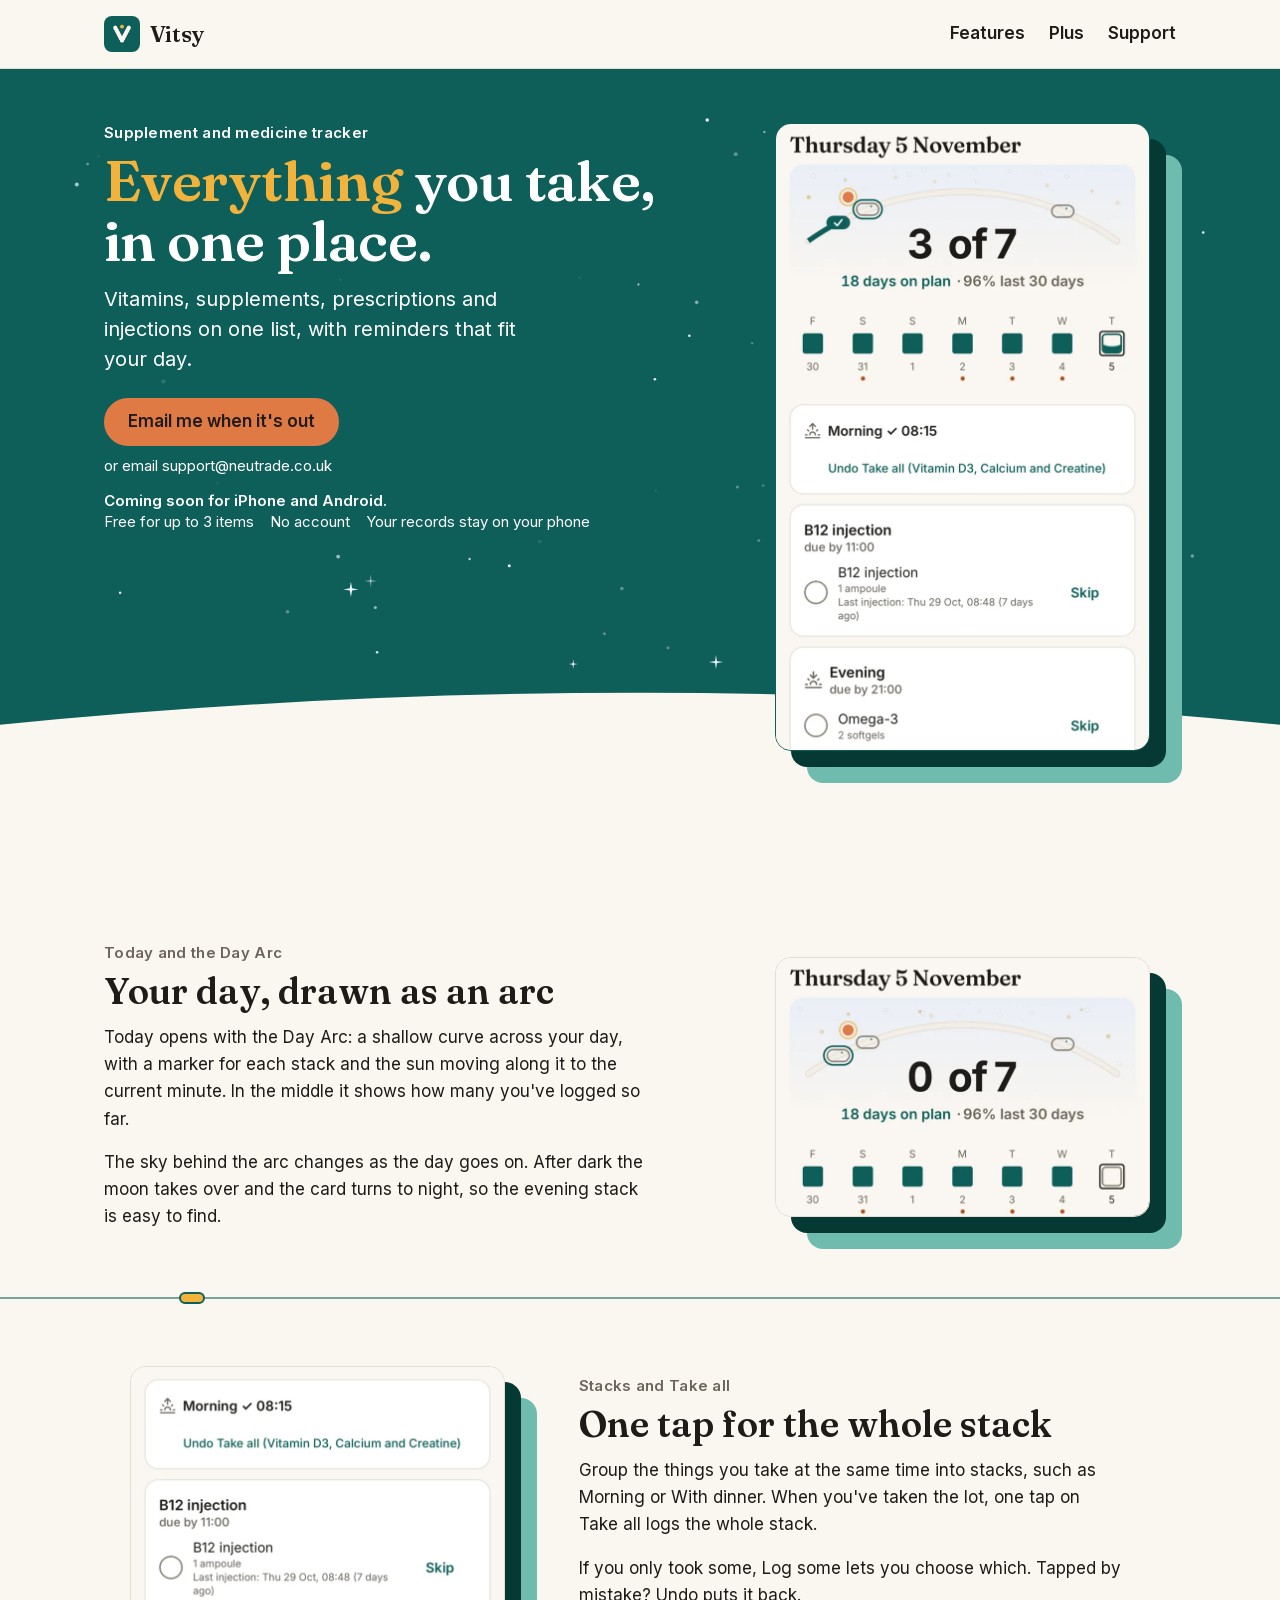
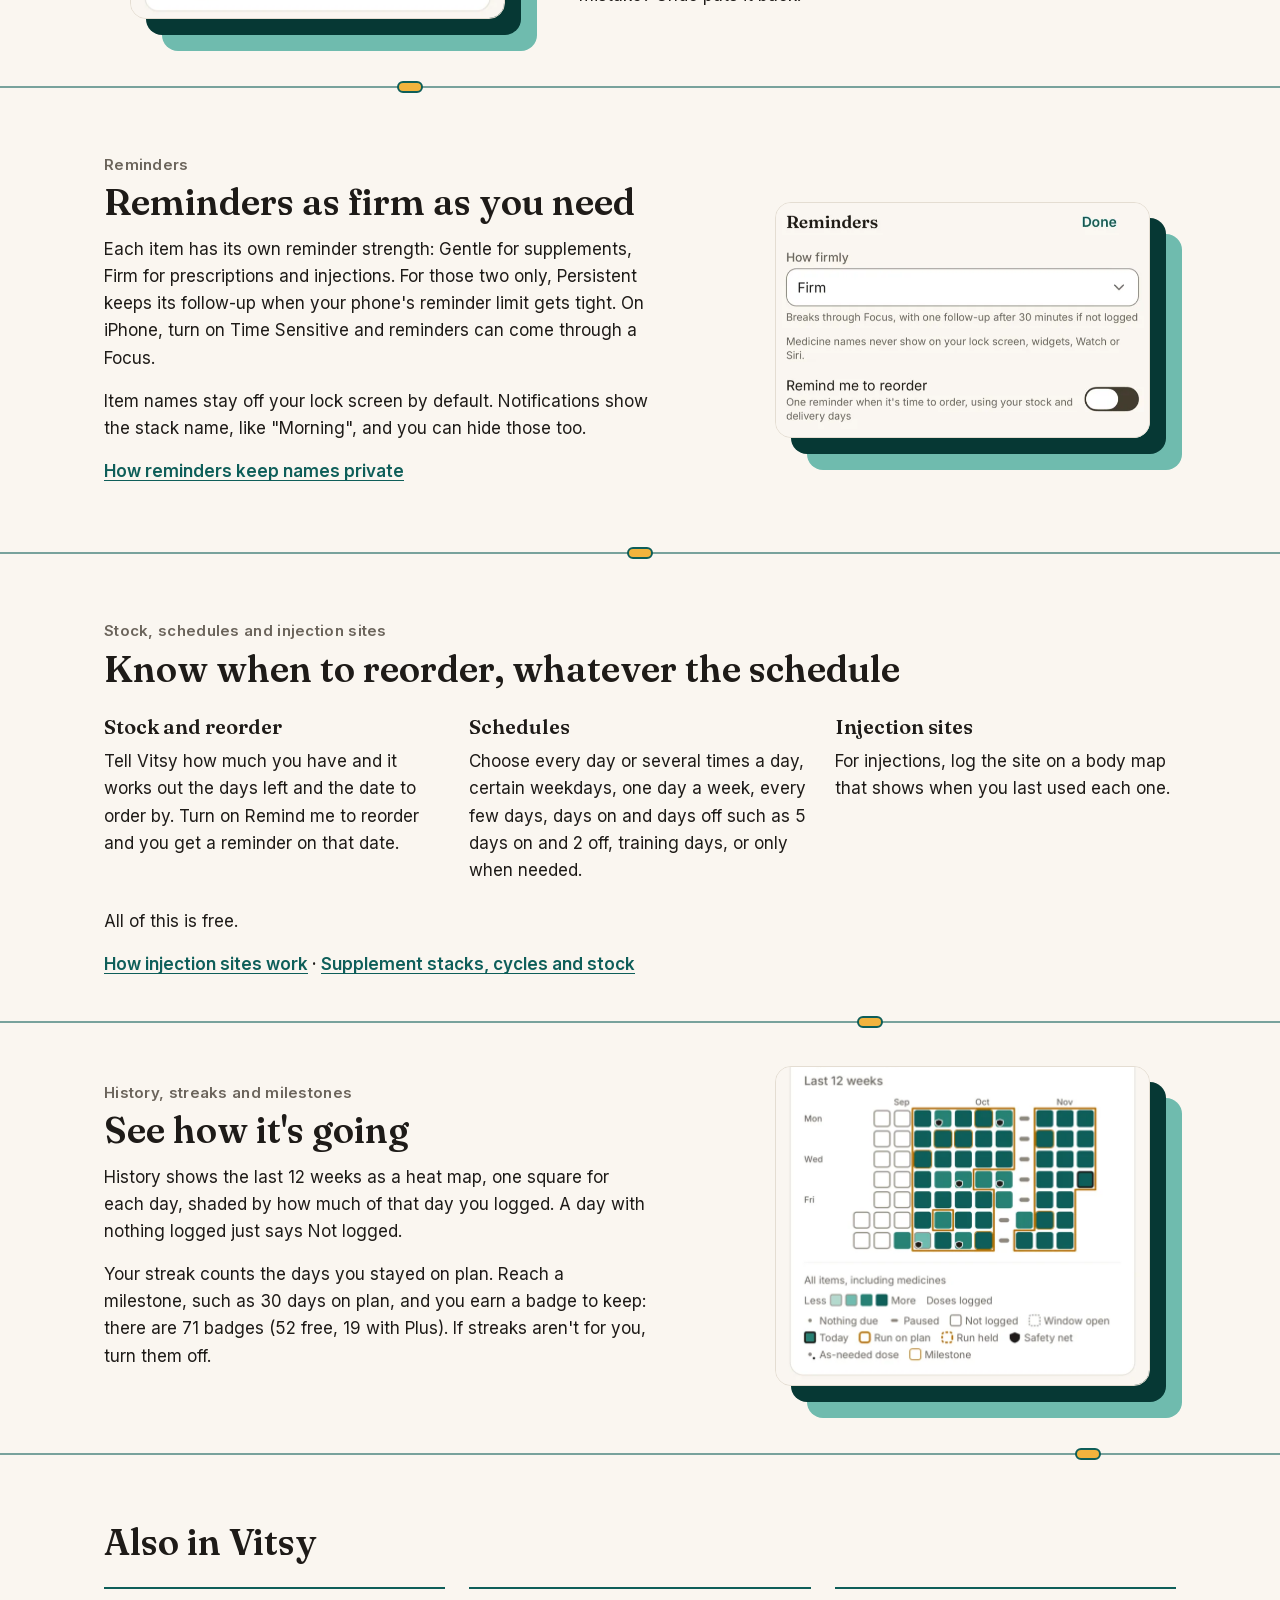
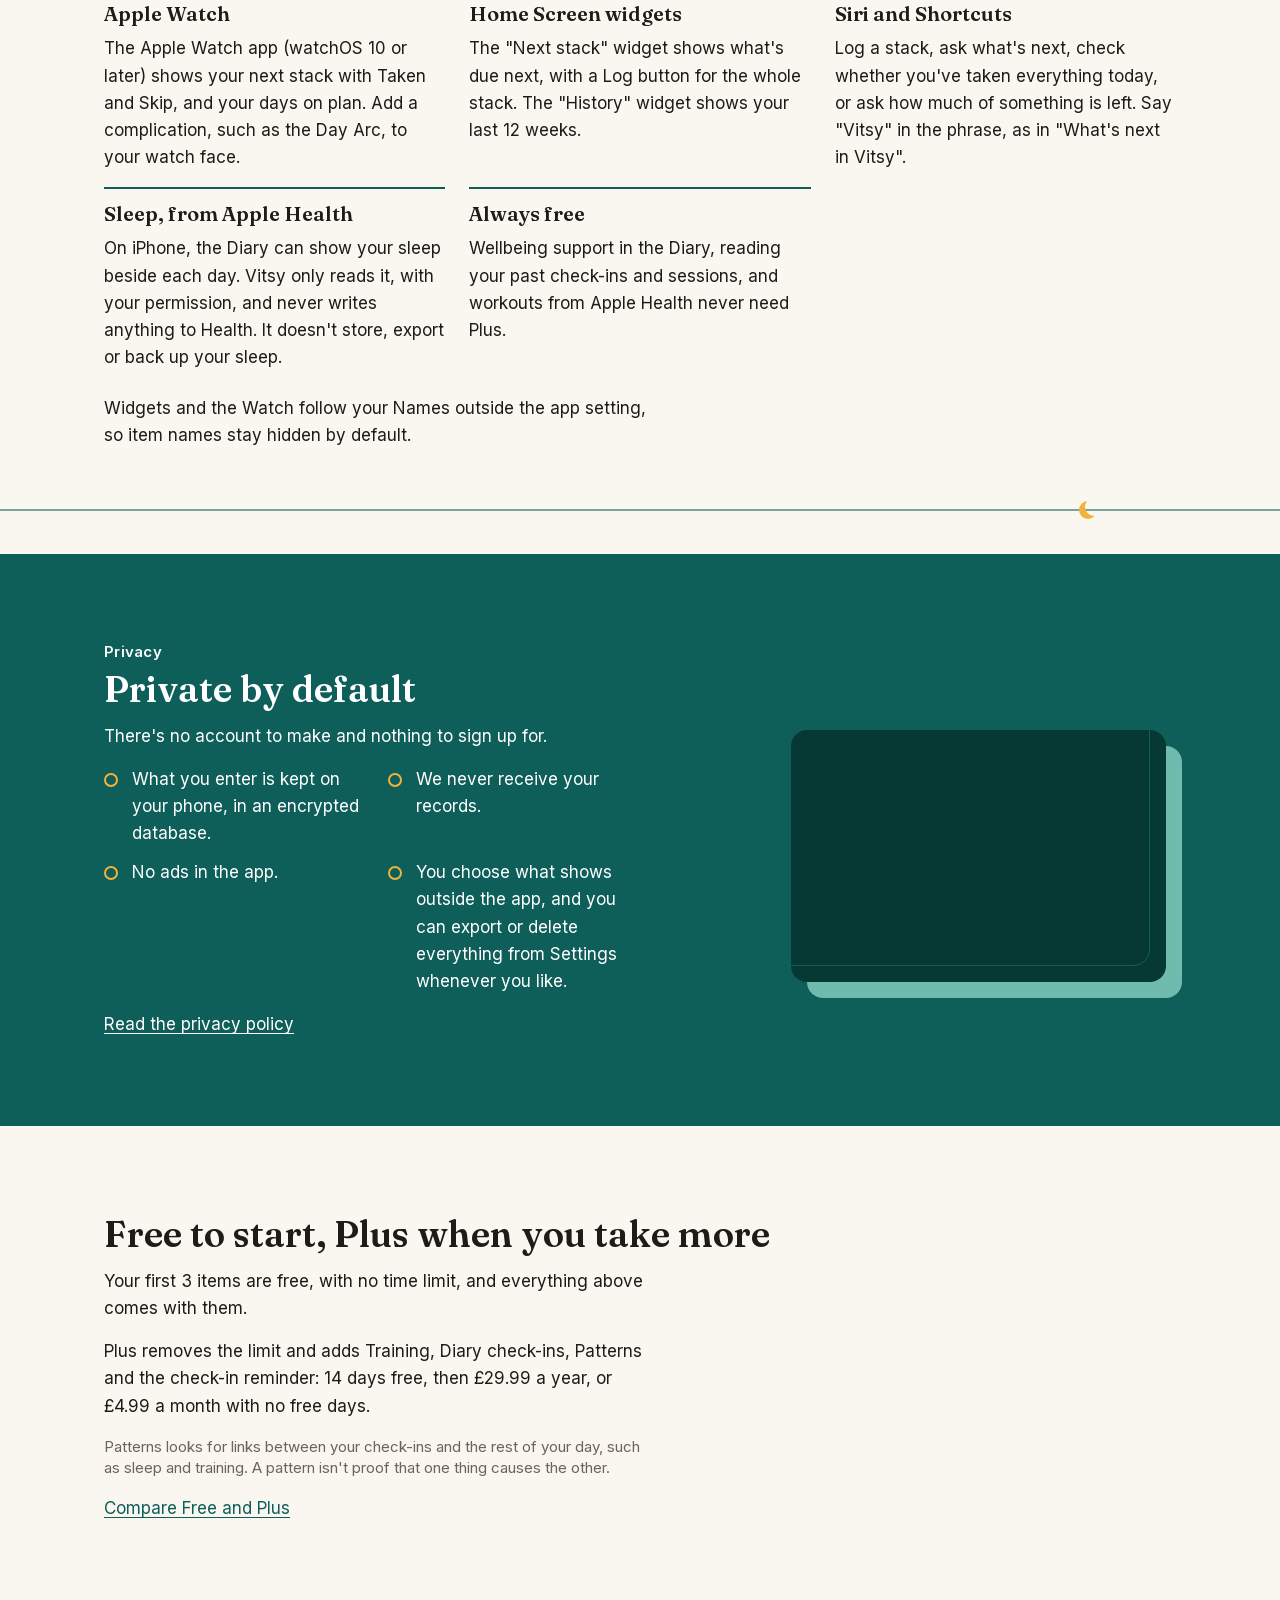
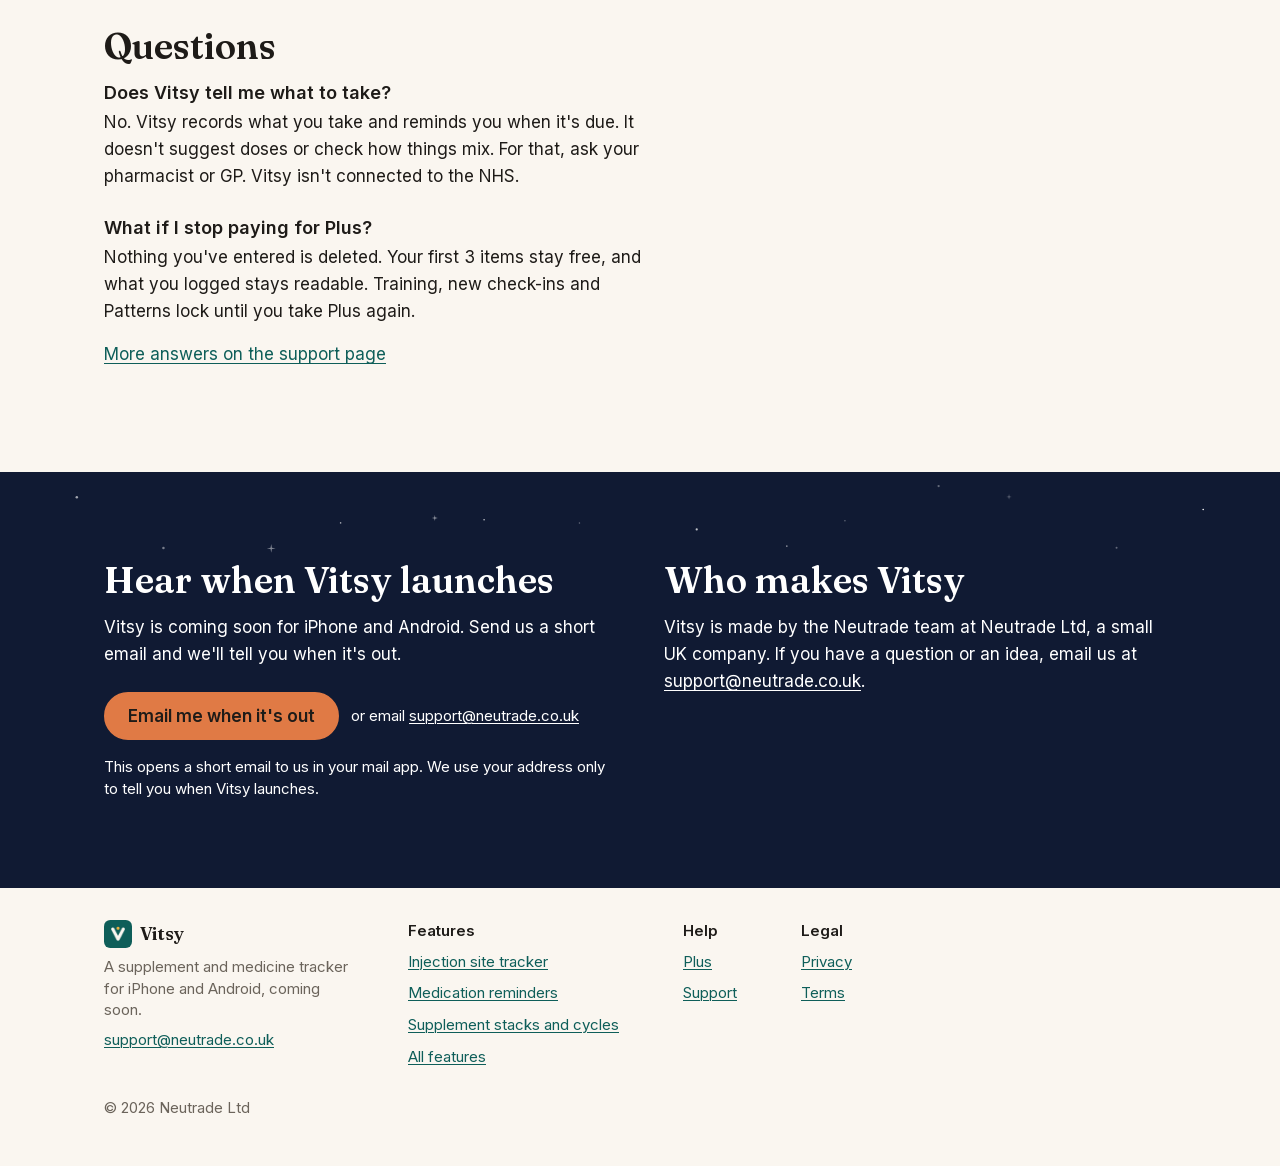
==== commit afff244d: "Phone sky across the hero, no Pause, live night band, stacked plates and parallax (neutrade/vitsy#20" ====
--- a/index.html
+++ b/index.html
@@ -61,11 +61,7 @@
           <p class="availability">Coming soon for iPhone and Android.</p>
           <ul class="proof-list"><li>Free for up to 3 items</li><li>No account</li><li>Your records stay on your phone</li></ul>
         </div>
-        <div class="hero-controls" data-sky-avoid>
-          <button type="button" class="sky-toggle"><svg class="glyph" aria-hidden="true" focusable="false" width="16" height="16" viewBox="0 0 16 16" fill="currentColor"><path class="glyph-pause" d="M4 3h3v10H4zM9 3h3v10H9z"/><path class="glyph-play" d="M5 3l8 5-8 5z"/></svg><span class="sky-label">Pause animation</span></button>
-        </div>
-      </div>
-      <div class="hero-strip" aria-hidden="true"><svg class="hero-ribbon" viewBox="0 0 1000 100" preserveAspectRatio="none" aria-hidden="true" focusable="false"><path d="M0 80 Q500 0 1000 80"/></svg></div>
+      </div>
       <figure class="hero-shot" data-sky-avoid>
         <img class="screen crop crop-hero" src="/assets/screens/today-light.webp" width="750" height="1629" fetchpriority="high" alt="Today on Thursday 5 November: the Day Arc at 3 of 7 with the Morning marker ticked, 18 days on plan and 96% over the last 30 days, the Morning stack done at 08:15, the B12 injection due by 11:00, and the Evening stack of Omega-3, Iron and Magnesium glycinate.">
       </figure>
@@ -253,20 +249,21 @@
   </section>
 
   <div id="get" class="band band-night">
+    <canvas class="night-sky" aria-hidden="true"></canvas>
     <svg class="night-stars" aria-hidden="true" focusable="false" fill="currentColor"><svg x="78.83%" y="28.29%" overflow="visible"><path d="M2.88 0L0.45 0.45L0 2.88L-0.45 0.45L-2.88 0L-0.45 -0.45L0 -2.88L0.45 -0.45Z" fill-opacity="0.37"/></svg><svg x="21.19%" y="86.82%" overflow="visible"><path d="M4.43 0L0.69 0.69L0 4.43L-0.69 0.69L-4.43 0L-0.69 -0.69L0 -4.43L0.69 -0.69Z" fill-opacity="0.48"/></svg><svg x="33.97%" y="52.23%" overflow="visible"><path d="M3.05 0L0.47 0.47L0 3.05L-0.47 0.47L-3.05 0L-0.47 -0.47L0 -3.05L0.47 -0.47Z" fill-opacity="0.6"/></svg><circle cx="26.61%" cy="57.85%" r="0.81" fill-opacity="0.61"/><circle cx="73.33%" cy="15.96%" r="1.16" fill-opacity="0.35"/><circle cx="37.82%" cy="54.3%" r="0.79" fill-opacity="0.77"/><circle cx="66.01%" cy="55.42%" r="0.73" fill-opacity="0.37"/><circle cx="6%" cy="28.67%" r="1.24" fill-opacity="0.61"/><circle cx="87.23%" cy="86.13%" r="1" fill-opacity="0.35"/><circle cx="12.77%" cy="86.42%" r="1.24" fill-opacity="0.44"/><circle cx="61.47%" cy="84.26%" r="0.8" fill-opacity="0.53"/><circle cx="54.43%" cy="65.28%" r="1.11" fill-opacity="0.73"/><circle cx="94%" cy="42.58%" r="0.82" fill-opacity="0.97"/><circle cx="45.27%" cy="57.97%" r="0.77" fill-opacity="0.36"/></svg>
     <div class="wrap closing-grid">
       <section id="register" aria-labelledby="get-title">
-        <h2 id="get-title">Hear when Vitsy launches</h2>
-        <p>Vitsy is coming soon for iPhone and Android. Send us a short email and we'll tell you when it's out.</p>
+        <h2 id="get-title" data-sky-avoid>Hear when Vitsy launches</h2>
+        <p data-sky-avoid>Vitsy is coming soon for iPhone and Android. Send us a short email and we'll tell you when it's out.</p>
         <div class="actions">
-          <a class="button secondary" href="mailto:support@neutrade.co.uk?subject=Vitsy%3A%20let%20me%20know%20when%20it%20launches&amp;body=Please%20email%20me%20when%20Vitsy%20is%20available.%20I%20use%3A%20iPhone%20%2F%20Android%20(delete%20as%20needed).">Email me when it's out</a>
-          <p class="or-email">or email <a href="mailto:support@neutrade.co.uk">support@neutrade.co.uk</a></p>
-        </div>
-        <p class="small">This opens a short email to us in your mail app. We use your address only to tell you when Vitsy launches.</p>
+          <a class="button secondary" href="mailto:support@neutrade.co.uk?subject=Vitsy%3A%20let%20me%20know%20when%20it%20launches&amp;body=Please%20email%20me%20when%20Vitsy%20is%20available.%20I%20use%3A%20iPhone%20%2F%20Android%20(delete%20as%20needed)." data-sky-avoid>Email me when it's out</a>
+          <p class="or-email" data-sky-avoid>or email <a href="mailto:support@neutrade.co.uk">support@neutrade.co.uk</a></p>
+        </div>
+        <p class="small" data-sky-avoid>This opens a short email to us in your mail app. We use your address only to tell you when Vitsy launches.</p>
       </section>
       <section id="maker" aria-labelledby="maker-title">
-        <h2 id="maker-title">Who makes Vitsy</h2>
-        <p>Vitsy is made by the Neutrade team at Neutrade Ltd, a small UK company. If you have a question or an idea, email us at <a href="mailto:support@neutrade.co.uk">support@neutrade.co.uk</a>.</p>
+        <h2 id="maker-title" data-sky-avoid>Who makes Vitsy</h2>
+        <p data-sky-avoid>Vitsy is made by the Neutrade team at Neutrade Ltd, a small UK company. If you have a question or an idea, email us at <a href="mailto:support@neutrade.co.uk">support@neutrade.co.uk</a>.</p>
       </section>
     </div>
   </div>
--- a/assets/site.css
+++ b/assets/site.css
@@ -592,13 +592,13 @@
   border-radius: 0;
 }
 /*
- * A figure is never wider than the capture at 2x, so it never upscales on a retina screen. It leaves room for its plate
- * (see Layers), so the plate never runs into the gutter.
+ * A figure is never wider than the capture at 2x, so it never upscales on a retina screen. It leaves room for its two
+ * plates (see Layers), so the outer plate never runs into the gutter.
  */
 .shot,
 .hero-shot {
   margin: 0;
-  width: min(100% - var(--plate-offset), 23.4375rem);
+  width: min(100% - 2 * var(--plate-offset), 23.4375rem);
   justify-self: center;
 }
 
@@ -781,7 +781,7 @@
 
 /*
  * Hero (Home only): the flat teal band. DOM order is the phone order: eyebrow, headline, lead, button, "or email",
- * the proof line, the controls slot, then the capture. The sky's layers sit under .hero-grid (plan B).
+ * the proof line, then the capture. The sky's layers sit under .hero-grid (plan B).
  */
 .hero {
   --ribbon-space: clamp(2rem, 1rem + 5vw, 7rem);
@@ -815,9 +815,6 @@
 .hero-text > .proof {
   margin-top: var(--sp-md);
 }
-.hero-text > .hero-controls {
-  margin-top: var(--sp-sm);
-}
 .hero .eyebrow,
 .hero a:not(.button) {
   color: var(--dl-on-primary);
@@ -848,10 +845,6 @@
   gap: 0 var(--sp-lg);
   list-style: none;
   padding: 0;
-}
-/* Holds the sky's Pause button (plan B), so the button appearing never moves the capture. */
-.hero-controls {
-  min-height: 44px;
 }
 .hero .screen {
   border-color: var(--dl-primary);
@@ -1037,17 +1030,20 @@
 /*
  * Sky and layers (plan B, job 20261104-site-overhaul, D2038). The hero's canvas (z 0) holds the Day Arc sky drawn by
  * /assets/sky.js; the static cream ribbon (z 1) is the arc line; the content (.hero-grid, z 2) sits on top. Both
- * layers are sized here before any script runs, so nothing shifts. Colours are tokens only.
+ * layers are sized here before any script runs, so nothing shifts. Colours are tokens only. The closing night band's
+ * canvas (job 20261104-site-sky-mobile) fills the band under its content the same way, and always shows the night sky.
  */
 .hero {
   --ribbon-w: 10px;
 }
 .hero-sky,
+.night-sky,
 .hero-ribbon {
   position: absolute;
   pointer-events: none;
 }
-.hero-sky {
+.hero-sky,
+.night-sky {
   display: block;
   inset: 0;
   width: 100%;
@@ -1080,69 +1076,44 @@
   }
 }
 /*
- * Phones (rework 1): the hero's text fills the band, so the sky gets its own strip between the controls and the
- * capture, with the ribbon arc along its foot, like the app's card (particles above an arc). The bottom ribbon goes.
- */
-.hero-strip {
-  display: none;
-}
+ * Phones: the sky uses the whole hero, keeping clear of each line of text rather than each block (job
+ * 20261104-site-sky-mobile), with the desktop's open sky above the eyebrow and open sky above the capture, and the
+ * hero keeps a flat foot: no bottom ribbon.
+ */
 @media (max-width: 719.98px) {
   .hero {
     --ribbon-space: 0px;
+    padding-top: 4.5rem;
+  }
+  /*
+   * Open sky between the text and the capture, where the strip was. It also keeps the capture below the first screen
+   * of a small phone, so the lead stays the largest thing painted there (LCP unchanged).
+   */
+  .hero-grid {
+    row-gap: var(--sp-5xl);
   }
   .hero > .hero-ribbon {
     display: none;
   }
-  .hero-strip {
-    display: block;
-    position: relative;
-    height: 120px;
-  }
-  .hero-strip .hero-ribbon {
-    left: calc(-1 * var(--gutter));
-    width: calc(100% + 2 * var(--gutter));
-    height: 44px;
-  }
-}
-
-/* The pause control: invisible but holding its space until sky.js marks it ready (no shift, nothing to focus). */
-.sky-toggle {
-  display: inline-flex;
-  align-items: center;
-  gap: 0.5rem;
-  min-height: 44px;
-  padding: 0 0.875rem;
-  font: inherit;
-  font-size: 0.9375rem;
-  font-weight: 600;
-  color: var(--dl-on-primary);
-  background: transparent;
-  border: 1px solid color-mix(in srgb, var(--dl-on-primary) 55%, transparent);
-  border-radius: var(--radius-pill);
-  cursor: pointer;
-}
-.sky-toggle:not(.is-ready) {
-  visibility: hidden;
-}
-.sky-toggle .glyph-play,
-.sky-toggle.is-paused .glyph-pause {
-  display: none;
-}
-.sky-toggle.is-paused .glyph-play {
-  display: inline;
-}
-
-/* The closing bands' static stars: the app's 14 night stars, frozen, spread through the band's top padding (rework 1). */
+}
+
+/*
+ * The closing bands' static stars: the app's 14 night stars, frozen, spread through the band's top padding (rework 1).
+ * On Home they are the no-script fallback: sky.js marks the band while its canvas is in use, and they step aside.
+ */
 .night-stars {
   inset: 0 0 auto;
   height: max(5rem, var(--section-y));
   color: var(--dl-on-primary);
 }
+.band-night.has-sky > .night-stars {
+  display: none;
+}
 
 /* Mirrors the app: no sky under Increase Contrast; none for forced colours or print. */
 @media (prefers-contrast: more), (forced-colors: active), print {
   .hero-sky,
-  .sky-toggle {
+  .night-sky {
     display: none !important;
   }
 }
@@ -1159,17 +1130,19 @@
 }
 
 /*
- * Layers (job 20261104-site-layers). Red team #11's limits still hold: the plates and breakouts are static; the only
- * scroll motion is a plate sliding out from behind its capture (16 px at most, translate only), and none in the hero,
- * where the sky already moves.
+ * Layers (job 20261104-site-layers; job 20261104-site-sky-mobile). The plates and breakouts are static; the scroll
+ * motion is CSS only and translate only: each plate slides out from behind its capture (one offset, 16 px at most), and
+ * on Home each capture drifts 40 px against its text across its view range (a parallax Stephen asked for on 4 Nov 2026,
+ * overriding red team #11's 24 px rule). None in the hero, where the sky already moves and the LCP image stays still.
  *
- * Plates: every capture sits on a hard-edged dark-teal plate, offset down and right, with no blur and no shadow.
+ * Plates: every capture sits on a stack of two hard-edged plates, offset down and right with no blur and no shadow: the
+ * dark-teal plate at one offset and a lighter teal one at two, so it reads as three cards.
  */
 :root {
-  --plate-offset: clamp(10px, 0.5vw + 8px, 16px);
+  --plate-offset: clamp(12px, 0.5vw + 10px, 16px);
   --overlap: clamp(24px, 3vw + 14px, 56px);
   /* How much extra room the band below a breakout needs when the columns stack (beside the text there's no breakout). */
-  --after-overlap: var(--overlap);
+  --after-overlap: calc(var(--overlap) + var(--plate-offset));
   /* A seam is as tall as its capsule; the level line runs through the middle. */
   --seam-h: 12px;
   /* Extra space a seam adds under its chapter; none from 1024 px, where the gap already holds it. */
@@ -1200,16 +1173,29 @@
   background: var(--dl-plate);
   translate: var(--plate-offset) var(--plate-offset);
 }
-
-/*
- * A zoomed figure hides its own overflow, which would clip a ::before plate, so its plate is a hard offset box-shadow
- * (no blur, no spread): the same plate, static. (Clipping the image with clip-path instead tore when composited.)
- */
-.shot-zoom::before {
+/* The second plate, further back: an existing palette token that reads on cream and on the brand teal. */
+.shot::after,
+.hero-shot::after {
+  content: '';
+  position: absolute;
+  inset: 0;
+  z-index: -2;
+  border-radius: var(--radius-lg);
+  background: var(--dl-heat-2);
+  translate: calc(2 * var(--plate-offset)) calc(2 * var(--plate-offset));
+}
+
+/*
+ * A zoomed figure hides its own overflow, which would clip its pseudo-element plates, so its plates are two hard offset
+ * box-shadows (no blur, no spread): the same plates, static. (Clipping the image with clip-path instead tore when
+ * composited.)
+ */
+.shot-zoom::before,
+.shot-zoom::after {
   content: none;
 }
 .shot-zoom {
-  box-shadow: var(--plate-offset) var(--plate-offset) 0 0 var(--dl-plate);
+  box-shadow: var(--plate-offset) var(--plate-offset) 0 0 var(--dl-plate), calc(2 * var(--plate-offset)) calc(2 * var(--plate-offset)) 0 0 var(--dl-heat-2);
 }
 
 /*
@@ -1227,7 +1213,7 @@
 .band-after-breakout {
   padding-top: calc(var(--section-y) + var(--after-overlap));
 }
-/* Phones: the figure starts at the text's edge and its plate ends at the gutter (the figure is narrowed by the offset). */
+/* Phones: the figure starts at the text's edge and its outer plate ends at the gutter (the figure is narrowed by both). */
 @media (max-width: 719.98px) {
   .shot,
   .hero-shot {
@@ -1246,9 +1232,9 @@
     justify-self: center;
     margin-bottom: calc(-1 * (var(--section-y) + var(--ribbon-space)));
   }
-  /* Today's capture starts at least 160 px below the hero's plate, so the two Day Arc cards don't read as a pair. */
+  /* Today's capture starts at least 160 px below the hero's outer plate, so the two Day Arc cards don't read as a pair. */
   .hero + .chapters > .band-after-breakout:first-child {
-    padding-top: calc(160px + var(--plate-offset));
+    padding-top: calc(160px + 2 * var(--plate-offset));
   }
   /* Beside its text the Privacy capture is centred, with no breakout, so Plus needs no extra room. */
   .breakout {
@@ -1278,15 +1264,24 @@
   pointer-events: none;
 }
 /*
- * Phones: where a capture ends the chapter, the seam sits 28 px below its plate (the rest of the gap is below the seam),
- * and the chapter keeps a little more room for it.
+ * Phones: where a capture ends the chapter, the seam sits 28 px below its outer plate (the rest of the gap is below the
+ * seam), and the chapter keeps room for both plates, so the gap below the seam is no smaller than with one plate.
  */
 @media (max-width: 719.98px) {
   .has-horizon:has(> .wrap > .shot) {
-    --seam-room: 24px;
+    --seam-room: calc(16px + 2 * var(--plate-offset));
   }
   .has-horizon:has(> .wrap > .shot) > .seam {
-    bottom: calc(var(--section-y) + var(--seam-room) - var(--plate-offset) - 28px - var(--seam-h));
+    bottom: calc(var(--section-y) + var(--seam-room) - 2 * var(--plate-offset) - 28px - var(--seam-h));
+  }
+}
+/*
+ * From 720 px the seam stays centred in the gap, and a chapter with a capture keeps 48 px more of it, so the outer plate
+ * clears the seam even at the low end of the capture's drift (job 20261104-site-sky-mobile).
+ */
+@media (min-width: 720px) {
+  .has-horizon:has(> .wrap > .shot) {
+    --seam-room: 48px;
   }
 }
 .horizon {
@@ -1349,10 +1344,23 @@
   }
 }
 
-/* Scroll depth: the plate slides out from behind its capture as the figure comes into view. Without support, it's static. */
+/*
+ * Scroll depth. Each plate slides out from behind its capture as the figure comes into view: plate 1 from under the
+ * capture to one offset, plate 2 from one offset to two, so the stack fans out. On Home each capture (not the hero's)
+ * also drifts 40 px against its text across its whole view range, from 20 px low to 20 px high, so it reads as a layer
+ * in front of the page (Stephen, 4 Nov 2026). Without scroll timelines, or with reduced motion, all of it is static.
+ */
 @keyframes plate-rise {
   from { translate: 0 0; }
   to { translate: var(--plate-offset) var(--plate-offset); }
+}
+@keyframes plate-fan {
+  from { translate: var(--plate-offset) var(--plate-offset); }
+  to { translate: calc(2 * var(--plate-offset)) calc(2 * var(--plate-offset)); }
+}
+@keyframes capture-drift {
+  from { translate: 0 20px; }
+  to { translate: 0 -20px; }
 }
 @supports (animation-timeline: view()) {
   @media (prefers-reduced-motion: no-preference) {
@@ -1361,9 +1369,16 @@
       animation-timeline: view();
       animation-range: entry 10% cover 40%;
     }
-    /* The sky's Pause button stops this too: one control for all the page's motion. */
-    :root:has(.sky-toggle.is-paused) .shot::before {
-      animation: none;
+    .shot::after {
+      animation: plate-fan linear both;
+      animation-timeline: view();
+      animation-range: entry 10% cover 40%;
     }
-  }
-}
+    #features .shot,
+    #privacy .shot {
+      animation: capture-drift linear both;
+      animation-timeline: view();
+      animation-range: cover 0% cover 100%;
+    }
+  }
+}
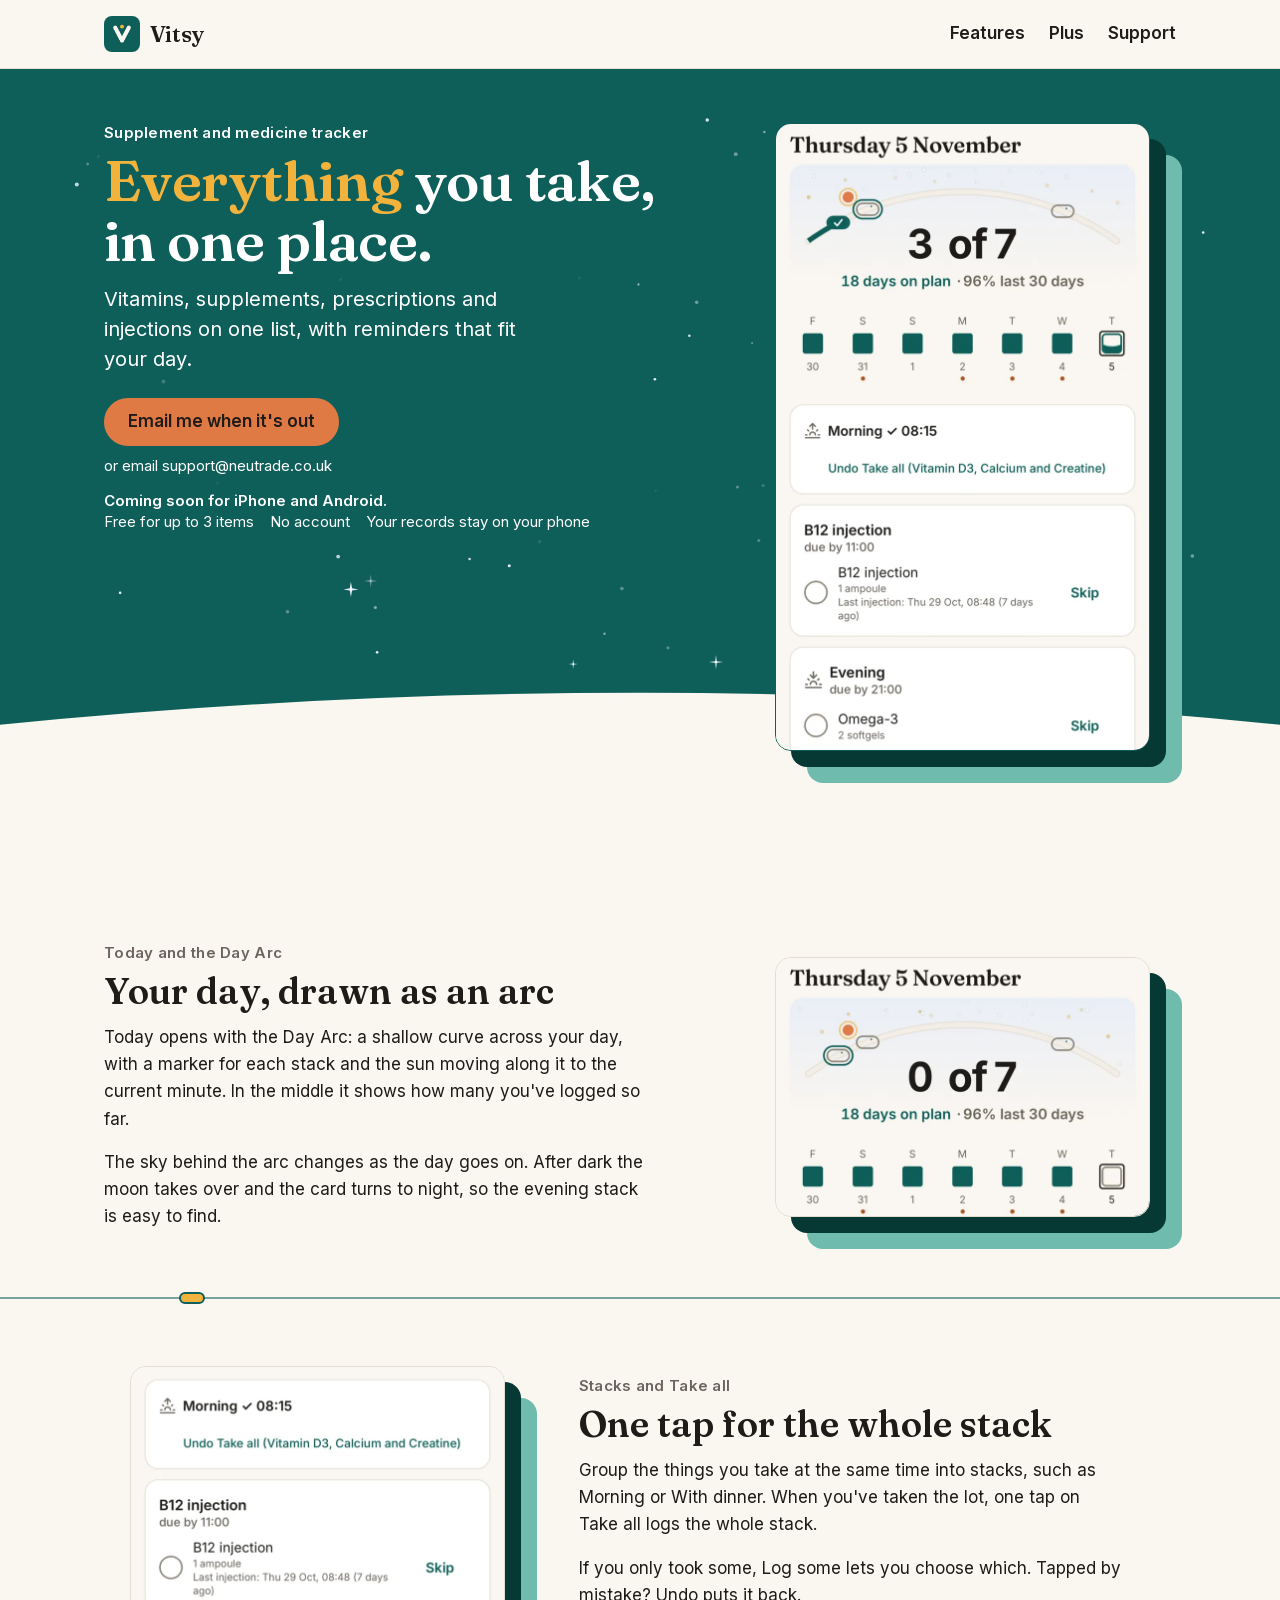
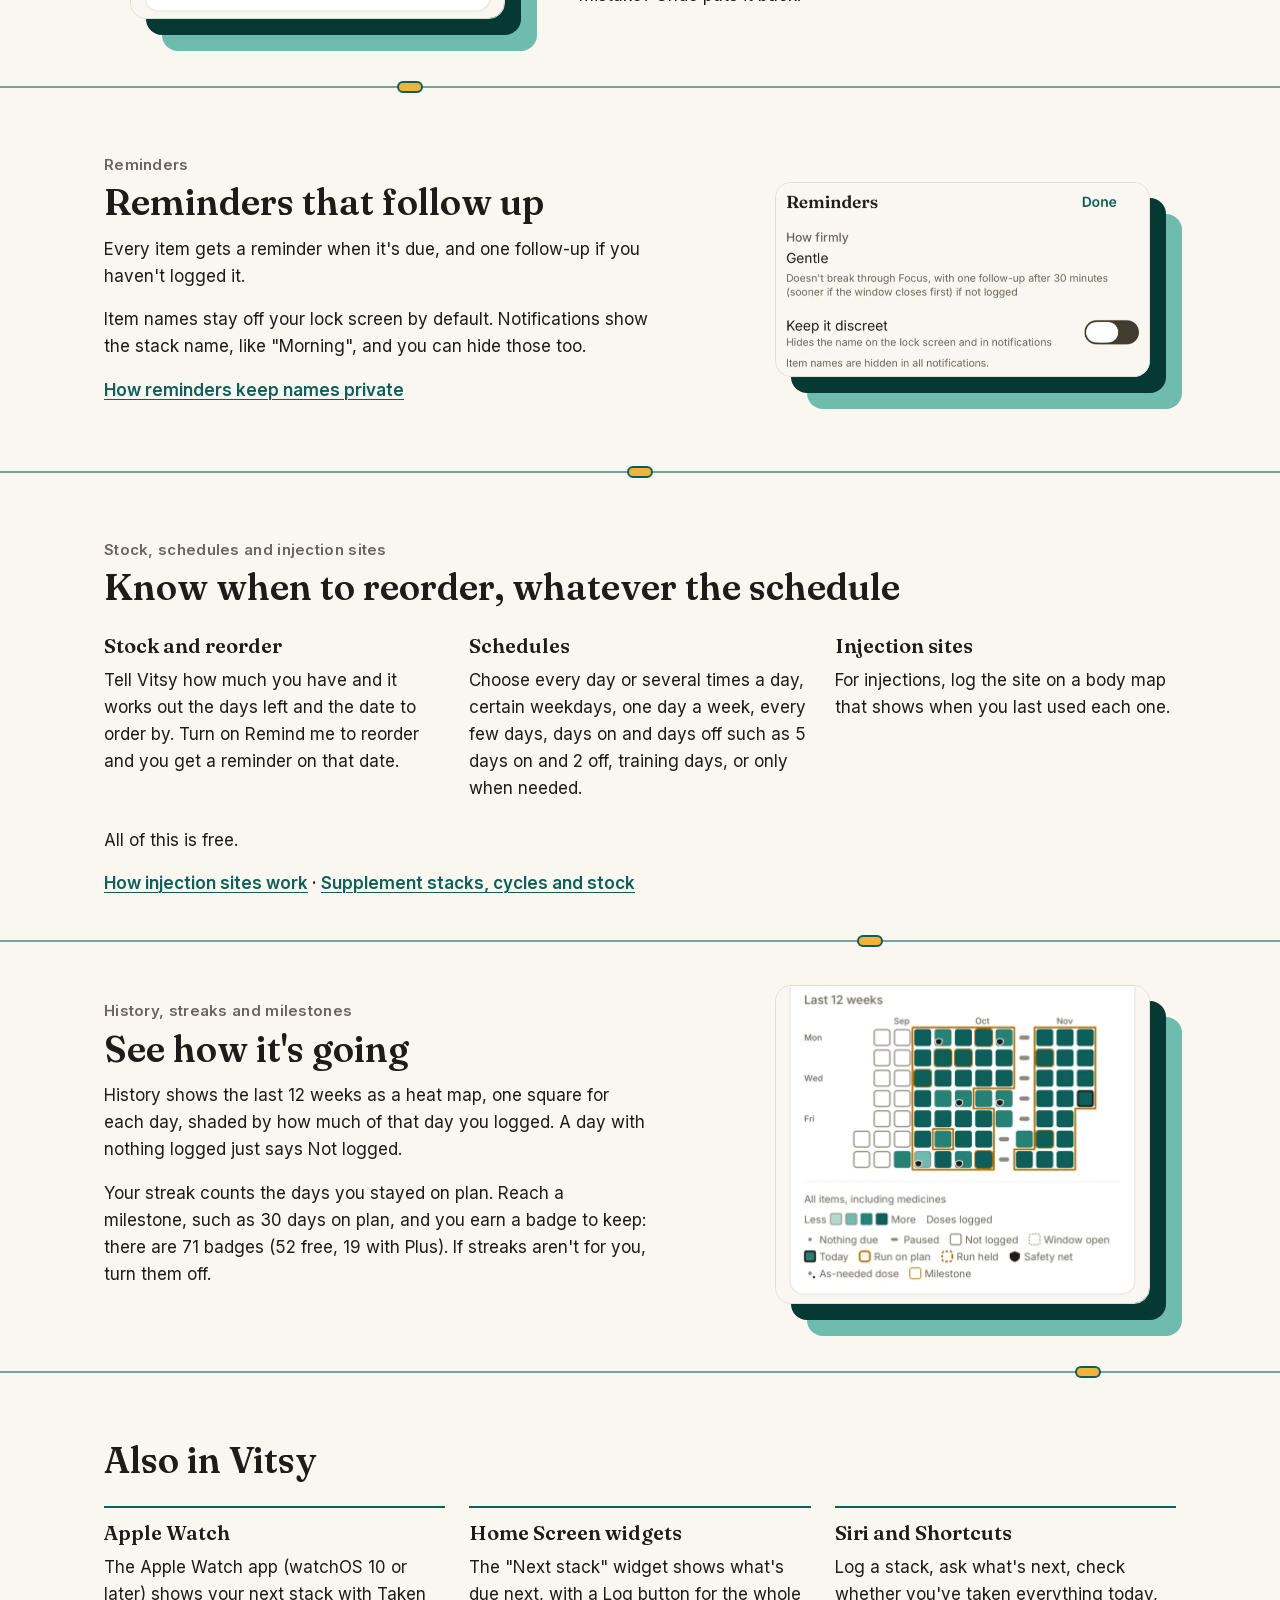
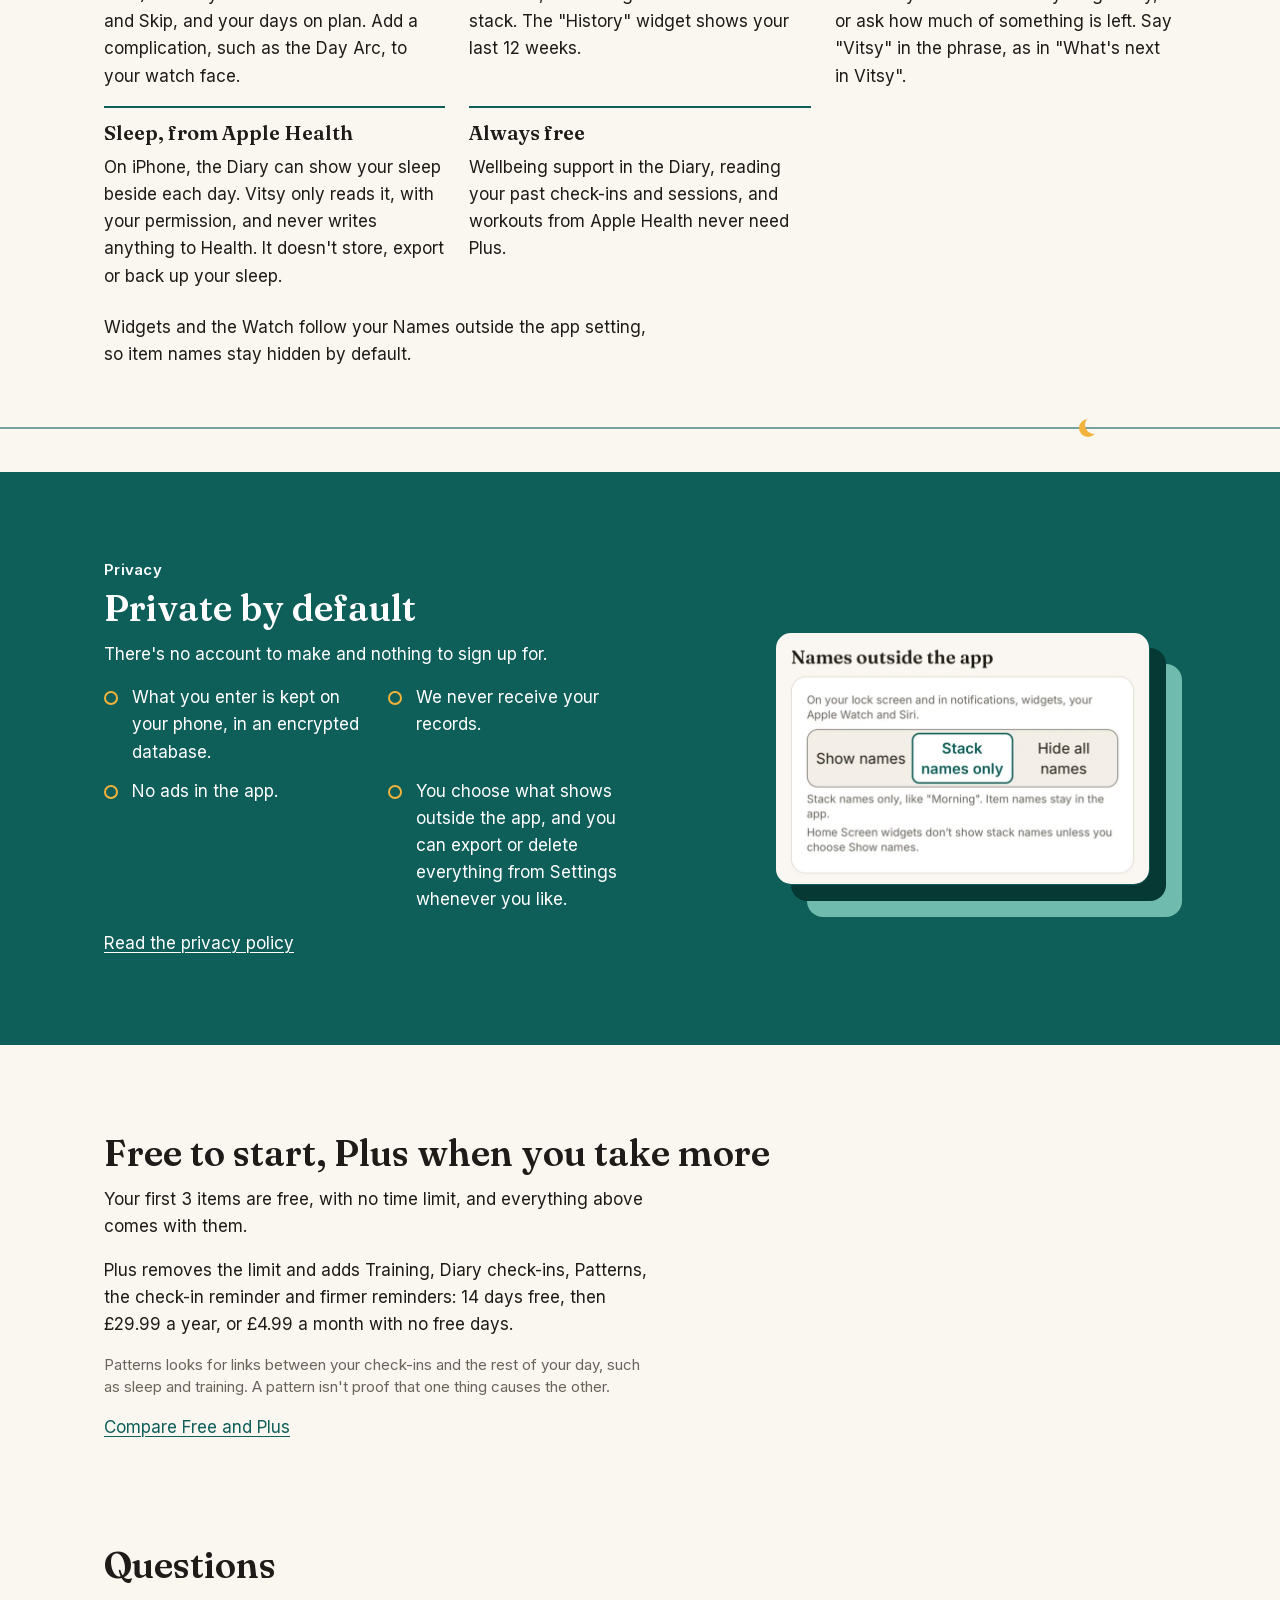
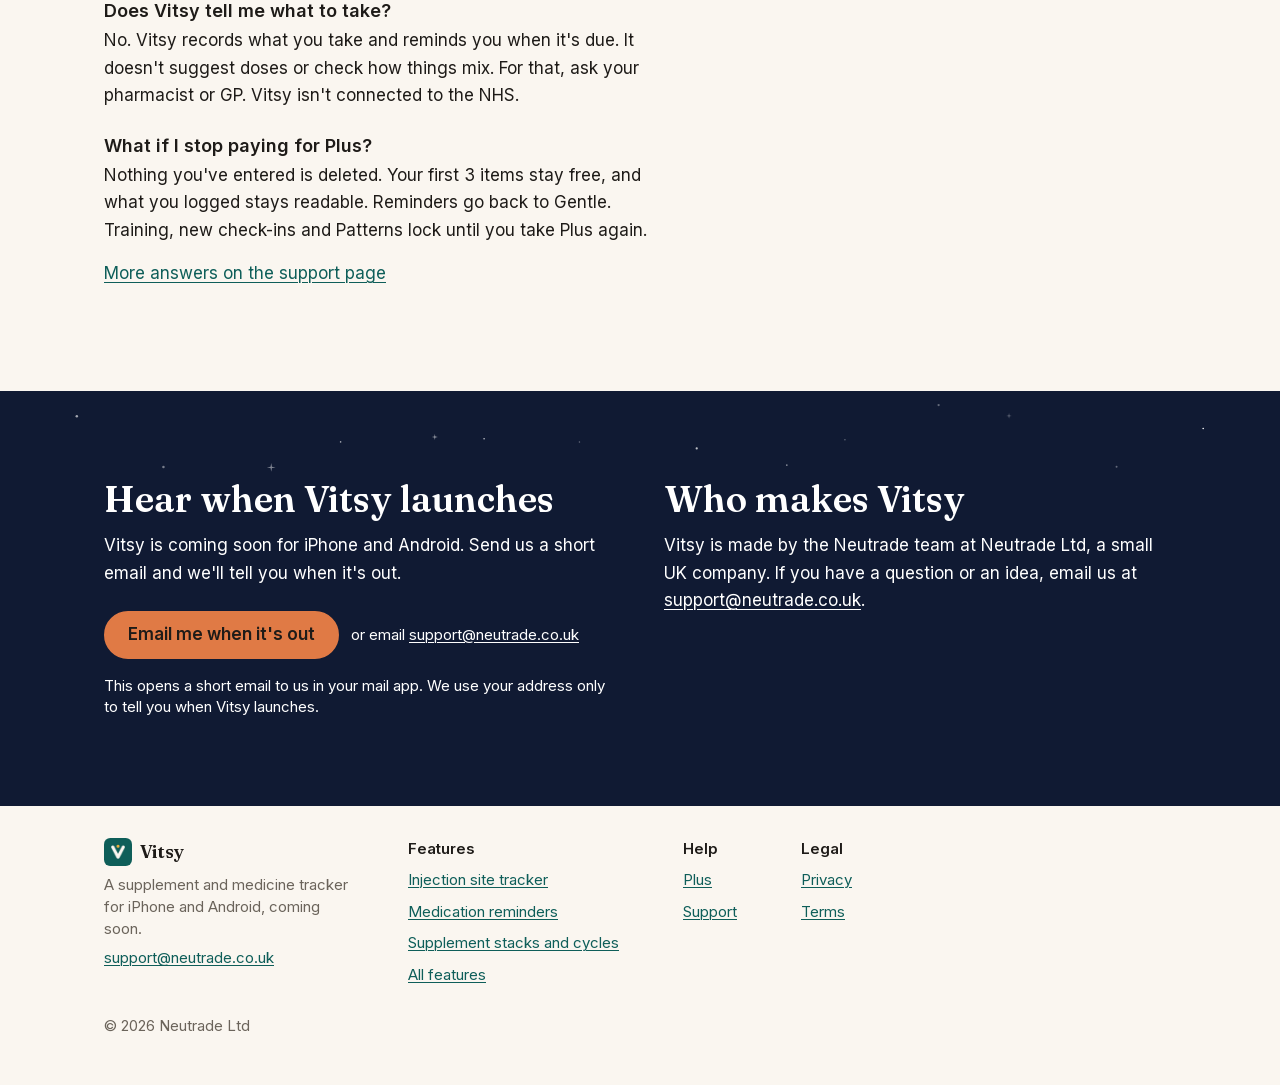
==== commit 438d4a06: "Reminder strength on the free plan and Plus; free Reminders sheet capture (neutrade/vitsy#206 D2053," ====
--- a/index.html
+++ b/index.html
@@ -109,13 +109,13 @@
       <div class="wrap chapter-grid split">
         <div class="text">
           <p class="eyebrow">Reminders</p>
-          <h2 id="reminders-title">Reminders as firm as you need</h2>
-          <p>Each item has its own reminder strength: Gentle for supplements, Firm for prescriptions and injections. For those two only, Persistent keeps its follow-up when your phone's reminder limit gets tight. On iPhone, turn on Time Sensitive and reminders can come through a Focus.</p>
+          <h2 id="reminders-title">Reminders that follow up</h2>
+          <p>Every item gets a reminder when it's due, and one follow-up if you haven't logged it.</p>
           <p>Item names stay off your lock screen by default. Notifications show the stack name, like "Morning", and you can hide those too.</p>
           <p class="more-link"><a href="/medication-reminders/">How reminders keep names private</a></p>
         </div>
         <figure class="shot shot-zoom">
-          <img class="screen crop crop-reminders zoomed" src="/assets/screens/reminders-light.webp" width="750" height="1629" loading="lazy" alt="An item's Reminders sheet: How firmly set to Firm, a note that medicine names never show on your lock screen, widgets, Watch or Siri, the Remind me to reorder switch, and Reminder health.">
+          <img class="screen crop crop-reminders zoomed" src="/assets/screens/reminders-free-light.webp" width="750" height="1629" loading="lazy" alt="A supplement's Reminders sheet on the free plan: How firmly: Gentle, which doesn't break through Focus and sends one follow-up after 30 minutes if it isn't logged, then the Keep it discreet switch and a note that item names are hidden in all notifications.">
         </figure>
       </div>
       <div class="seam seam--3" aria-hidden="true">
@@ -229,7 +229,7 @@
     <div class="wrap">
       <h2 id="plus-summary-title">Free to start, Plus when you take more</h2>
       <p>Your first 3 items are free, with no time limit, and everything above comes with them.</p>
-      <p>Plus removes the limit and adds <span id="training">Training</span>, <span id="diary">Diary check-ins</span>, Patterns and the check-in reminder: 14 days free, then &pound;29.99 a year, or &pound;4.99 a month with no free days.</p>
+      <p>Plus removes the limit and adds <span id="training">Training</span>, <span id="diary">Diary check-ins</span>, Patterns, the check-in reminder and firmer reminders: 14 days free, then &pound;29.99 a year, or &pound;4.99 a month with no free days.</p>
       <p class="small muted">Patterns looks for links between your check-ins and the rest of your day, such as sleep and training. A pattern isn't proof that one thing causes the other.</p>
       <p><a href="/pricing/">Compare Free and Plus</a></p>
     </div>
@@ -242,7 +242,7 @@
         <dt>Does Vitsy tell me what to take?</dt>
         <dd>No. Vitsy records what you take and reminds you when it's due. It doesn't suggest doses or check how things mix. For that, ask your pharmacist or GP. Vitsy isn't connected to the NHS.</dd>
         <dt>What if I stop paying for Plus?</dt>
-        <dd>Nothing you've entered is deleted. Your first 3 items stay free, and what you logged stays readable. Training, new check-ins and Patterns lock until you take Plus again.</dd>
+        <dd>Nothing you've entered is deleted. Your first 3 items stay free, and what you logged stays readable. Reminders go back to Gentle. Training, new check-ins and Patterns lock until you take Plus again.</dd>
       </dl>
       <p><a href="/support/">More answers on the support page</a></p>
     </div>
--- a/assets/site.css
+++ b/assets/site.css
@@ -510,9 +510,12 @@
   --crop-ratio: 750 / 505;
   --crop-y: 57.97%;
 }
+/* The free sheet (reminders-free, job 20261105-site-free-reminders-shot), 531-897 px: from the gap under the grabber
+   (521-551) to the middle of the gap after "Item names are hidden in all notifications." (880-915), so "Change in
+   Settings" is never cut. */
 .crop-reminders {
-  --crop-ratio: 750 / 443;
-  --crop-y: 44.78%;
+  --crop-ratio: 750 / 366;
+  --crop-y: 42.04%;
 }
 .crop-history {
   --crop-ratio: 750 / 639;
@@ -539,9 +542,11 @@
   --crop-ratio: 750 / 863;
   --crop-y: 44.68%;
 }
+/* The free sheet, 531-1361 px: from the gap under the grabber to 23 px below the Reminder health card (its foot is at
+   1338), about the room above the title, rather than into the blank sheet below (to 1571). */
 .crop-reminders-sheet {
-  --crop-ratio: 750 / 878;
-  --crop-y: 70.72%;
+  --crop-ratio: 750 / 830;
+  --crop-y: 66.46%;
 }
 .crop-item {
   --crop-ratio: 750 / 700;
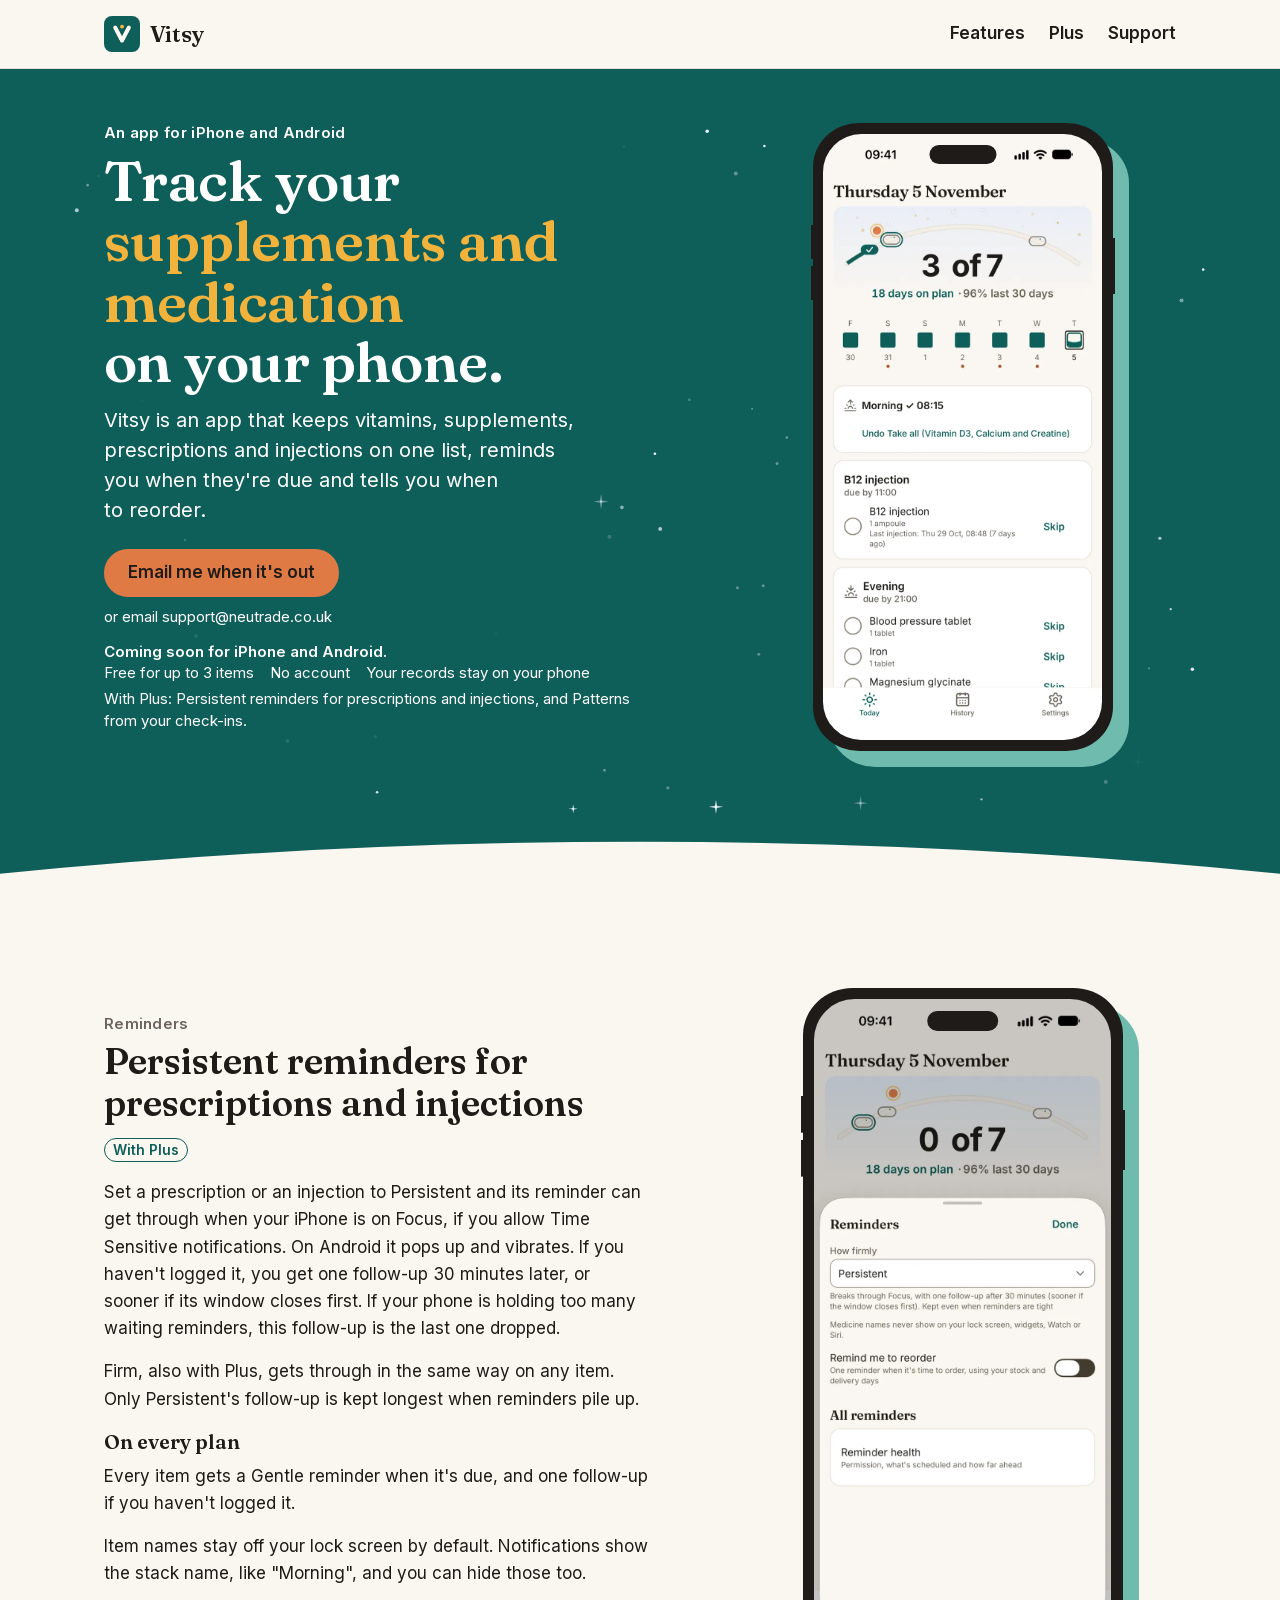
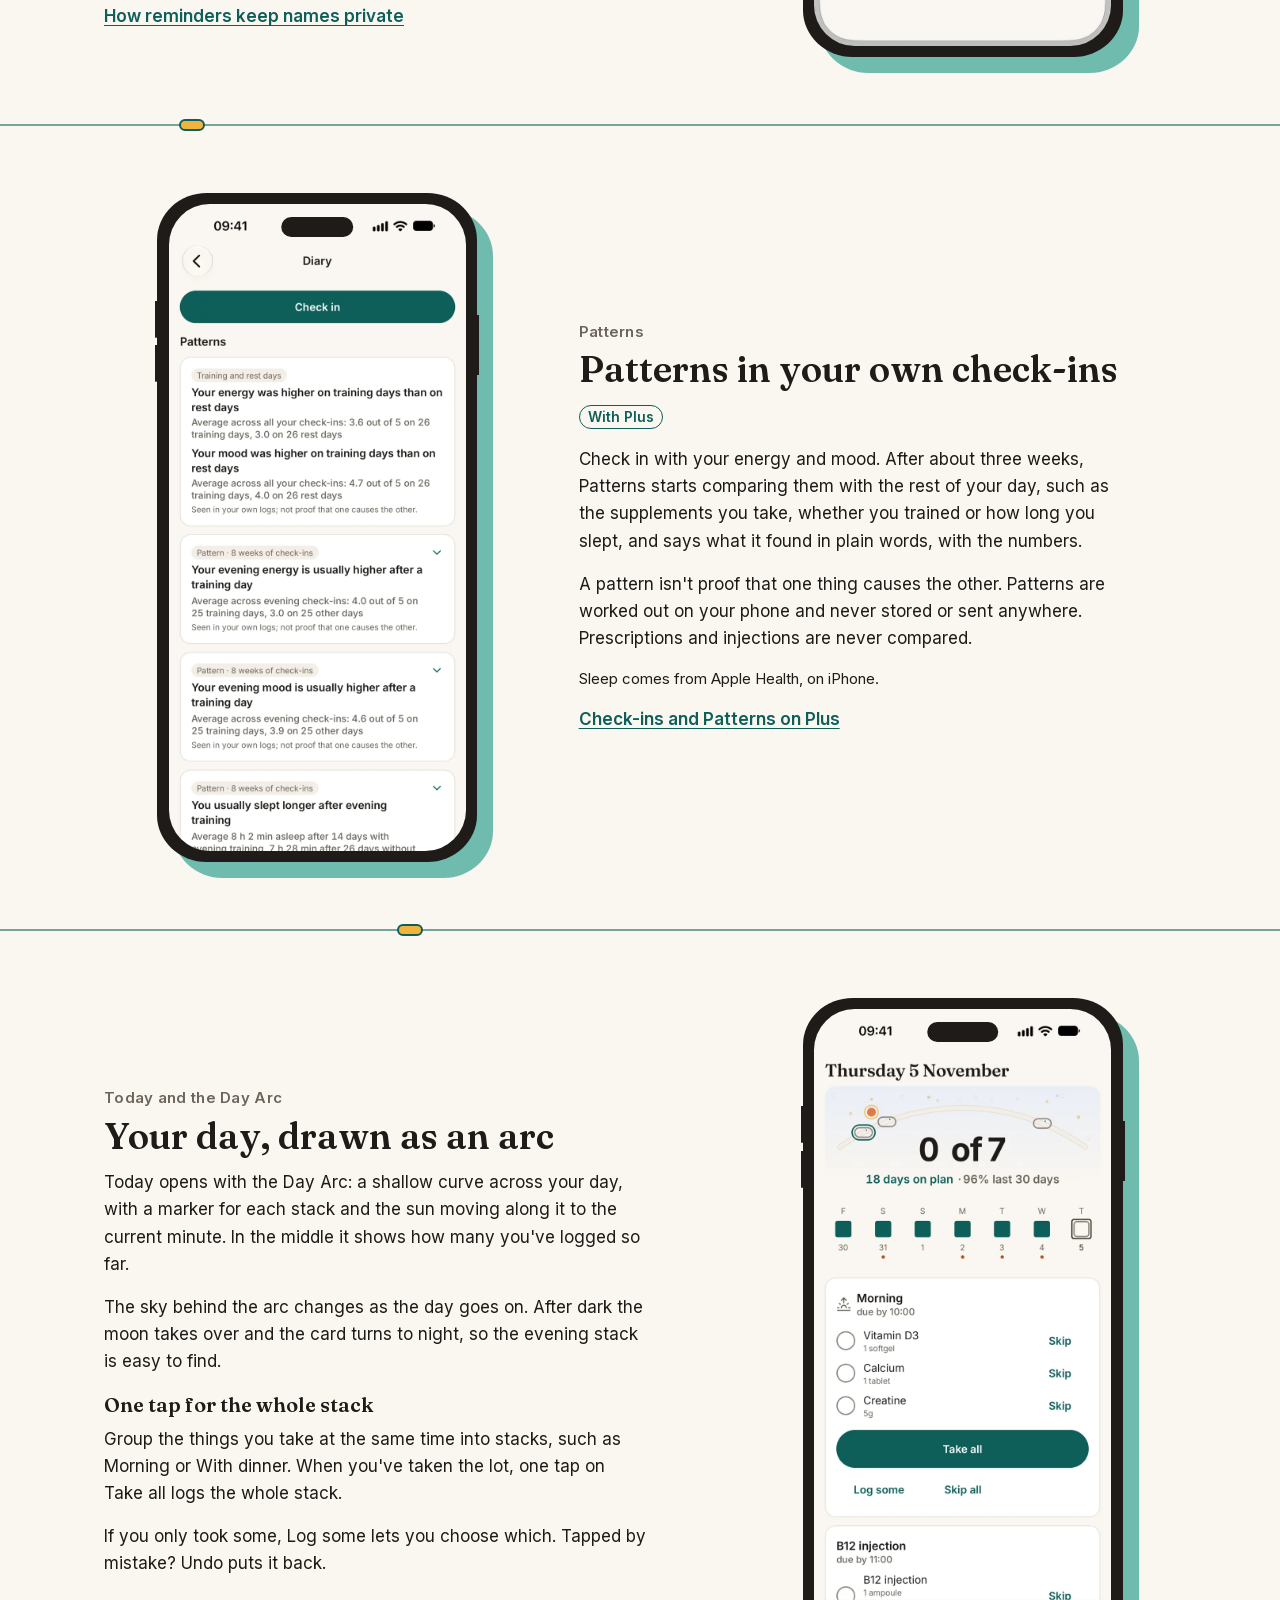
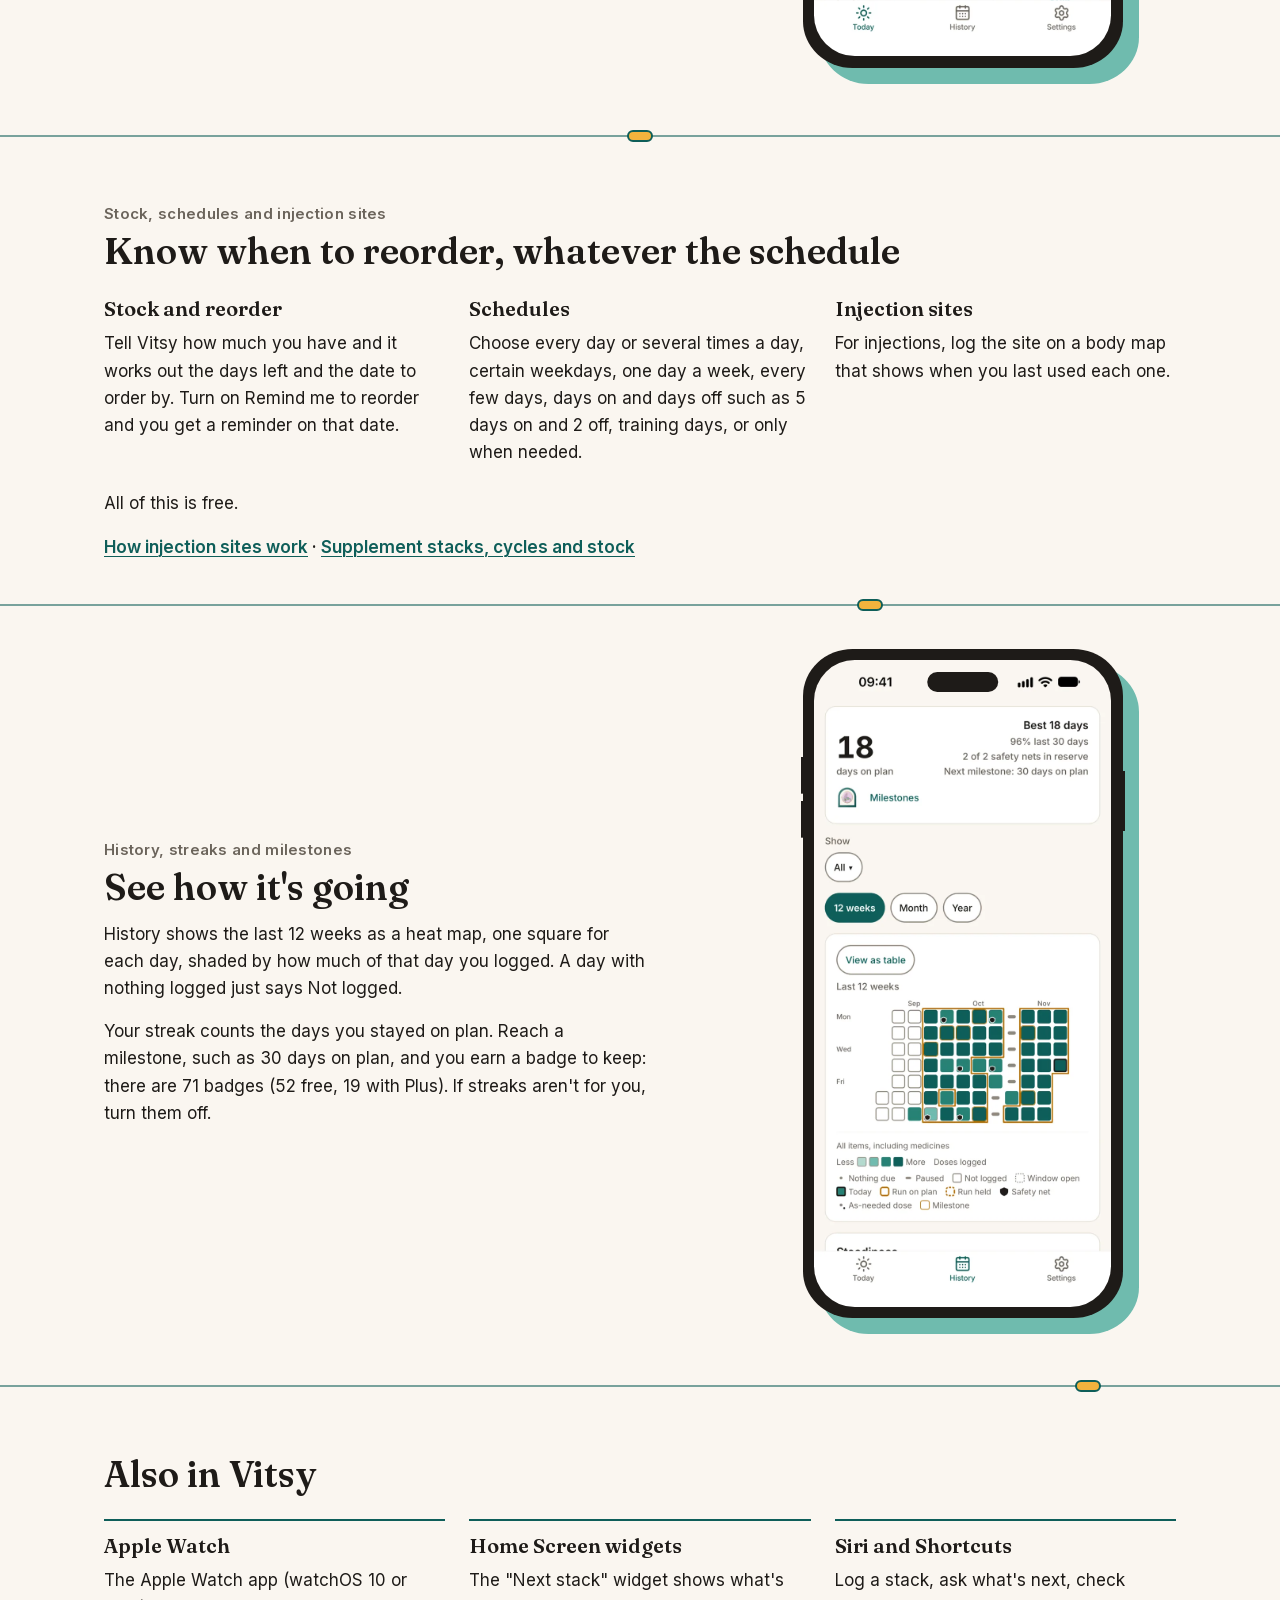
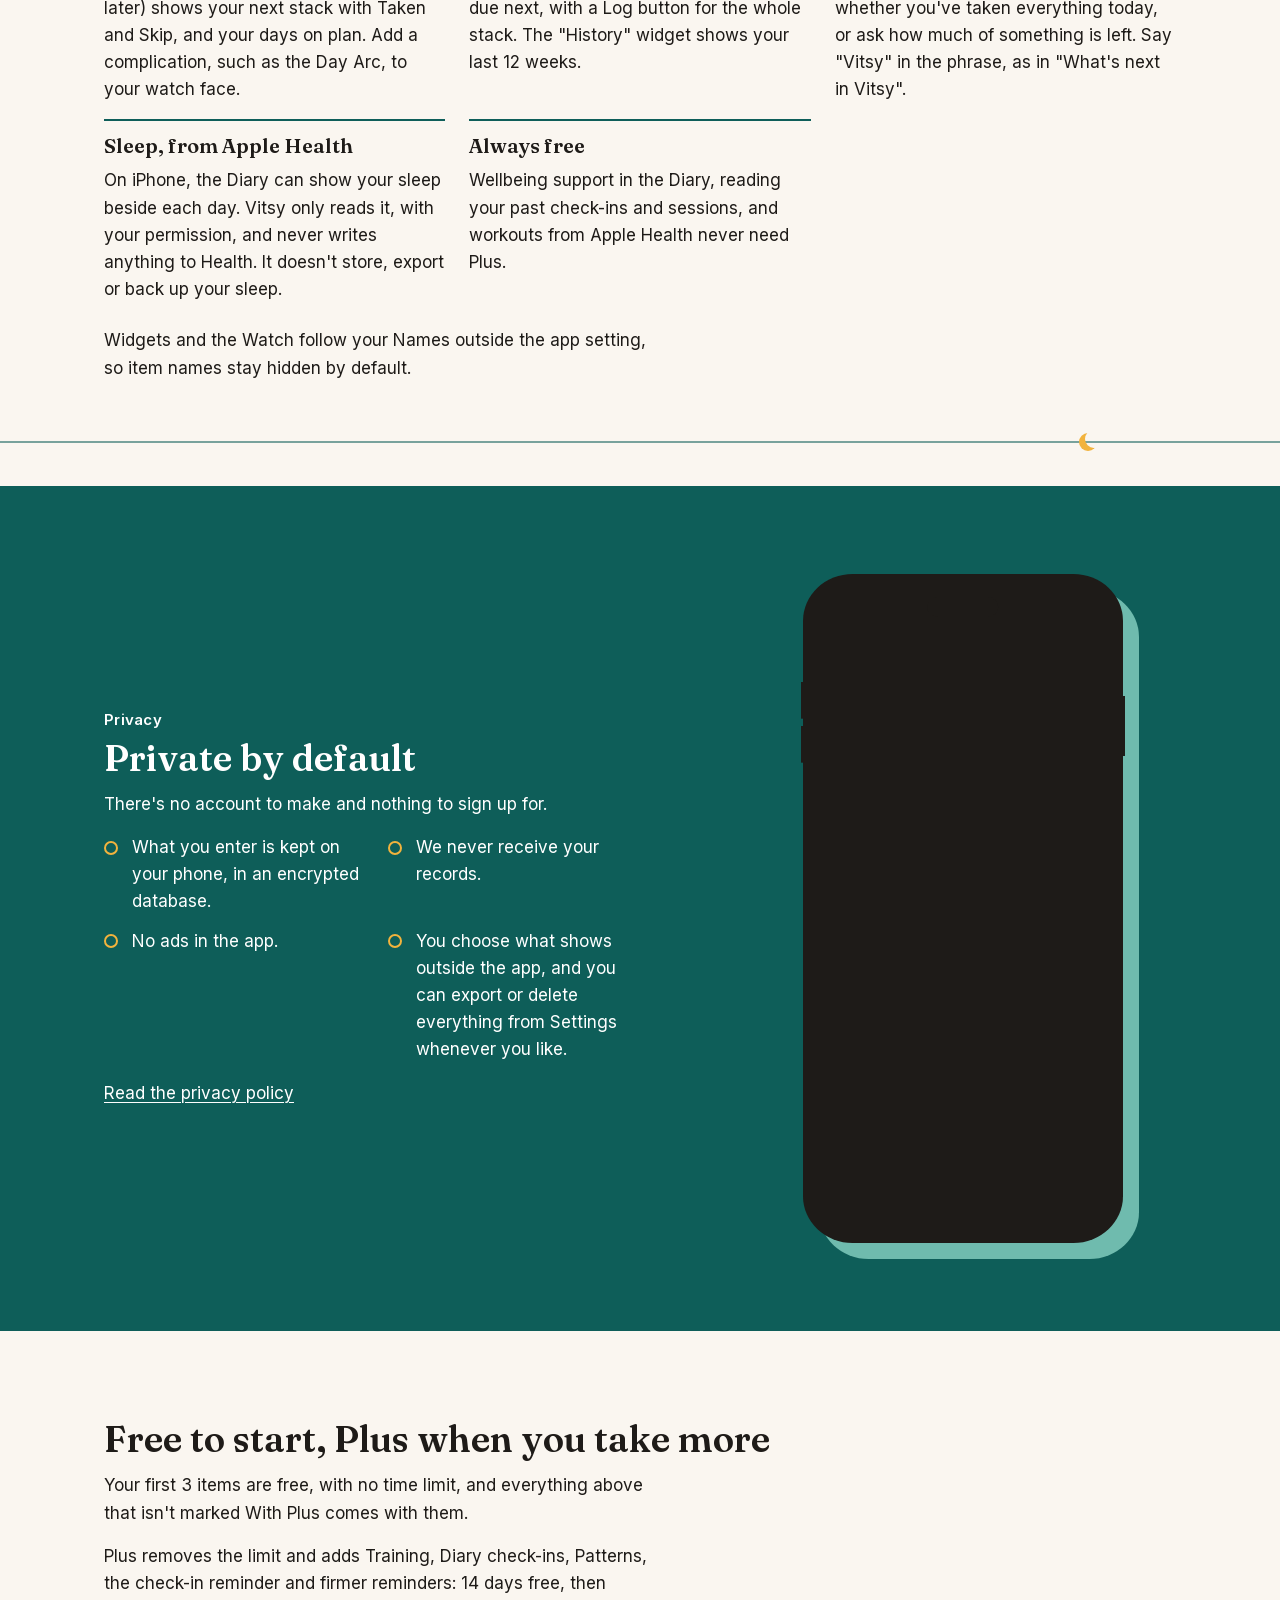
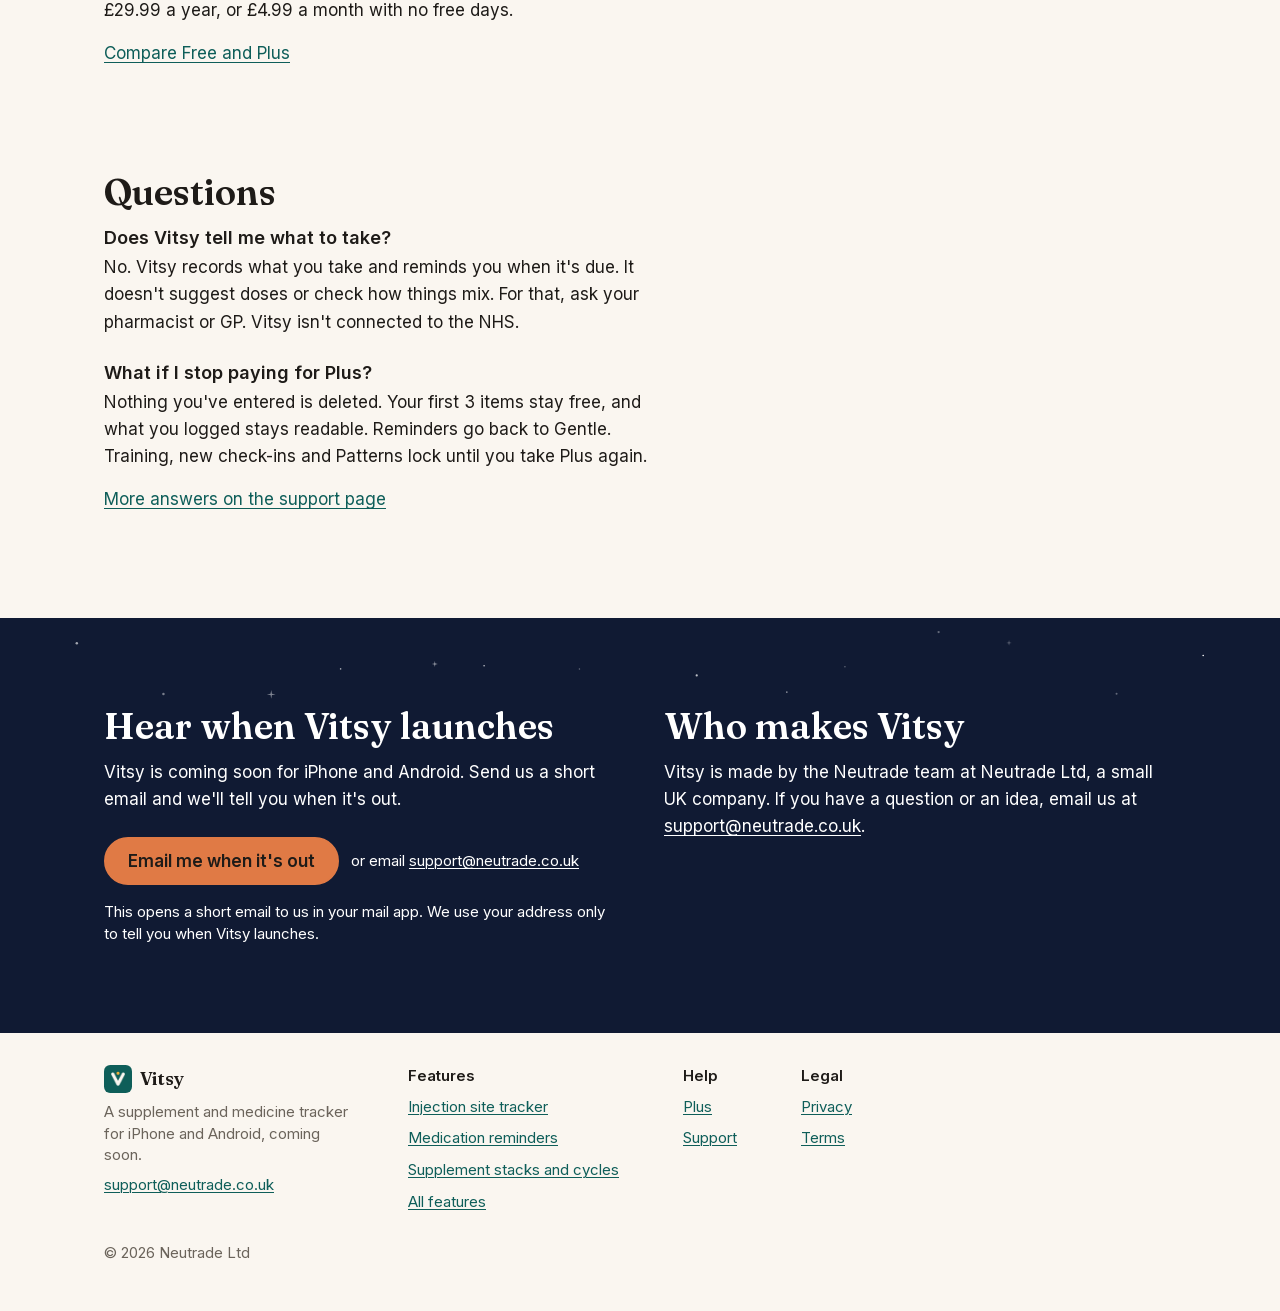
==== commit f39089f8: "vitsy.app says what it is, and shows it on a phone (neutrade/vitsy#208, D2054) Home h1 "Track your s" ====
--- a/index.html
+++ b/index.html
@@ -18,16 +18,16 @@
 <meta property="og:type" content="website">
 <meta property="og:site_name" content="Vitsy">
 <meta property="og:locale" content="en_GB">
-<meta property="og:title" content="Vitsy: everything you take, in one place">
+<meta property="og:title" content="Vitsy: track your supplements and medication on your phone">
 <meta property="og:description" content="Supplements and medicines on one list, with reminders, stock and your history. Free for up to 3 items. No account needed.">
 <meta property="og:url" content="https://vitsy.app/">
 <meta property="og:image" content="https://vitsy.app/assets/og-vitsy.png">
 <meta property="og:image:width" content="1200">
 <meta property="og:image:height" content="630">
-<meta property="og:image:alt" content="Everything you take, in one place: Vitsy's Day Arc on Thursday 5 November, showing 3 of 7 logged and 18 days on plan.">
+<meta property="og:image:alt" content="Track your supplements and medication on your phone: Vitsy's Today screen in a phone on Thursday 5 November, showing 3 of 7 logged, a B12 injection and a blood pressure tablet.">
 <meta name="twitter:card" content="summary_large_image">
-<meta name="twitter:image:alt" content="Everything you take, in one place: Vitsy's Day Arc on Thursday 5 November, showing 3 of 7 logged and 18 days on plan.">
-<script type="application/ld+json">{"@context":"https://schema.org","@graph":[{"@type":"WebSite","@id":"https://vitsy.app/#website","name":"Vitsy","alternateName":["Vitsy app","vitsy.app"],"url":"https://vitsy.app/","inLanguage":"en-GB","publisher":{"@id":"https://vitsy.app/#org"}},{"@type":"Organization","@id":"https://vitsy.app/#org","name":"Neutrade Ltd","legalName":"Neutrade Ltd","email":"support@neutrade.co.uk","address":{"@type":"PostalAddress","addressCountry":"GB"},"brand":{"@type":"Brand","name":"Vitsy","logo":"https://vitsy.app/assets/icon-192.png"}},{"@type":"MobileApplication","@id":"https://vitsy.app/#app","name":"Vitsy","alternateName":"Vitsy: Supplement Tracker","url":"https://vitsy.app/","description":"Vitamins, supplements, prescriptions and injections on one list, with reminders that fit your day.","applicationCategory":"HealthApplication","operatingSystem":"iOS, Android","offers":{"@type":"Offer","price":"0","priceCurrency":"GBP"},"publisher":{"@id":"https://vitsy.app/#org"},"image":"https://vitsy.app/assets/icon-192.png"},{"@type":"WebPage","@id":"https://vitsy.app/#webpage","url":"https://vitsy.app/","name":"Vitsy: supplement and medication tracker, no account","description":"Vitamins, supplements, tablets and injections on one list, with reminders, stock and history. Free for up to 3 items. No account; data stays on your phone.","inLanguage":"en-GB","isPartOf":{"@id":"https://vitsy.app/#website"},"about":{"@id":"https://vitsy.app/#app"}}]}</script>
+<meta name="twitter:image:alt" content="Track your supplements and medication on your phone: Vitsy's Today screen in a phone on Thursday 5 November, showing 3 of 7 logged, a B12 injection and a blood pressure tablet.">
+<script type="application/ld+json">{"@context":"https://schema.org","@graph":[{"@type":"WebSite","@id":"https://vitsy.app/#website","name":"Vitsy","alternateName":["Vitsy app","vitsy.app"],"url":"https://vitsy.app/","inLanguage":"en-GB","publisher":{"@id":"https://vitsy.app/#org"}},{"@type":"Organization","@id":"https://vitsy.app/#org","name":"Neutrade Ltd","legalName":"Neutrade Ltd","email":"support@neutrade.co.uk","address":{"@type":"PostalAddress","addressCountry":"GB"},"brand":{"@type":"Brand","name":"Vitsy","logo":"https://vitsy.app/assets/icon-192.png"}},{"@type":"MobileApplication","@id":"https://vitsy.app/#app","name":"Vitsy","alternateName":"Vitsy: Supplement Tracker","url":"https://vitsy.app/","description":"Vitsy is an app that keeps vitamins, supplements, prescriptions and injections on one list, reminds you when they're due and tells you when to reorder.","applicationCategory":"HealthApplication","operatingSystem":"iOS, Android","offers":{"@type":"Offer","price":"0","priceCurrency":"GBP"},"publisher":{"@id":"https://vitsy.app/#org"},"image":"https://vitsy.app/assets/icon-192.png"},{"@type":"WebPage","@id":"https://vitsy.app/#webpage","url":"https://vitsy.app/","name":"Vitsy: supplement and medication tracker, no account","description":"Vitamins, supplements, tablets and injections on one list, with reminders, stock and history. Free for up to 3 items. No account; data stays on your phone.","inLanguage":"en-GB","isPartOf":{"@id":"https://vitsy.app/#website"},"about":{"@id":"https://vitsy.app/#app"}}]}</script>
 </head>
 <body>
 <a class="skip" href="#main">Skip to content</a>
@@ -50,9 +50,9 @@
     <svg class="hero-ribbon" viewBox="0 0 1000 100" preserveAspectRatio="none" aria-hidden="true" focusable="false"><path d="M0 80 Q500 0 1000 80"/><path class="ribbon-fill" d="M0 80 Q500 0 1000 80 V102 H0 Z"/></svg>
     <div class="wrap hero-grid">
       <div class="hero-text">
-        <p class="eyebrow" data-sky-avoid>Supplement and medicine tracker</p>
-        <h1 id="hero-title" data-sky-avoid><span class="highlight">Everything</span> you take, in one place.</h1>
-        <p class="lead" data-sky-avoid>Vitamins, supplements, prescriptions and injections on one list, with reminders that fit your day.</p>
+        <p class="eyebrow" data-sky-avoid>An app for iPhone and Android</p>
+        <h1 id="hero-title" data-sky-avoid>Track your <span class="highlight">supplements and medication</span> <span class="nowrap">on your phone.</span></h1>
+        <p class="lead" data-sky-avoid>Vitsy is an app that keeps vitamins, supplements, prescriptions and injections on one list, reminds you when they're due and tells you when to reorder.</p>
         <div class="actions" data-sky-avoid>
           <a class="button secondary" href="mailto:support@neutrade.co.uk?subject=Vitsy%3A%20let%20me%20know%20when%20it%20launches&amp;body=Please%20email%20me%20when%20Vitsy%20is%20available.%20I%20use%3A%20iPhone%20%2F%20Android%20(delete%20as%20needed).">Email me when it's out</a>
           <p class="or-email">or email support@neutrade.co.uk</p>
@@ -60,62 +60,81 @@
         <div class="proof" data-sky-avoid>
           <p class="availability">Coming soon for iPhone and Android.</p>
           <ul class="proof-list"><li>Free for up to 3 items</li><li>No account</li><li>Your records stay on your phone</li></ul>
+          <p class="proof-plus">With Plus: Persistent reminders for prescriptions and injections, and Patterns from your check-ins.</p>
         </div>
       </div>
       <figure class="hero-shot" data-sky-avoid>
-        <img class="screen crop crop-hero" src="/assets/screens/today-light.webp" width="750" height="1629" fetchpriority="high" alt="Today on Thursday 5 November: the Day Arc at 3 of 7 with the Morning marker ticked, 18 days on plan and 96% over the last 30 days, the Morning stack done at 08:15, the B12 injection due by 11:00, and the Evening stack of Omega-3, Iron and Magnesium glycinate.">
+        <div class="phone">
+          <img class="screen" src="/assets/screens/today-medicines-light.webp" width="750" height="1629" fetchpriority="high" alt="Today on Thursday 5 November: the Day Arc at 3 of 7 with the Morning marker ticked, 18 days on plan and 96% over the last 30 days, the Morning stack done at 08:15 with a line to undo Take all for Vitamin D3, Calcium and Creatine, the B12 injection due by 11:00, and the Evening stack due by 21:00 with a Blood pressure tablet, Iron and Magnesium glycinate.">
+        </div>
       </figure>
     </div>
   </section>
 
   <div id="features" class="chapters">
-    <section id="today" class="band band-after-breakout chapter has-horizon" aria-labelledby="today-title">
+    <section id="reminders" class="band band-after-breakout chapter has-horizon" aria-labelledby="reminders-title">
+      <div class="wrap chapter-grid split">
+        <div class="text">
+          <p class="eyebrow">Reminders</p>
+          <h2 id="reminders-title">Persistent reminders for prescriptions and injections</h2>
+          <p><span class="plus-label">With Plus</span></p>
+          <p>Set a prescription or an injection to Persistent and its reminder can get through when your iPhone is on Focus, if you allow Time Sensitive notifications. On Android it pops up and vibrates. If you haven't logged it, you get one follow-up 30 minutes later, or sooner if its window closes first. If your phone is holding too many waiting reminders, this follow-up is the last one dropped.</p>
+          <p>Firm, also with Plus, gets through in the same way on any item. Only Persistent's follow-up is kept longest when reminders pile up.</p>
+          <h3>On every plan</h3>
+          <p>Every item gets a Gentle reminder when it's due, and one follow-up if you haven't logged it.</p>
+          <p>Item names stay off your lock screen by default. Notifications show the stack name, like "Morning", and you can hide those too.</p>
+          <p class="more-link"><a href="/medication-reminders/">How reminders keep names private</a></p>
+        </div>
+        <figure class="shot">
+          <div class="phone">
+            <img class="screen" src="/assets/screens/reminders-persistent-light.webp" width="750" height="1629" loading="lazy" alt="A medicine's Reminders sheet over Today dimmed at 0 of 7: How firmly: Persistent, which breaks through Focus, with one follow-up after 30 minutes, sooner if the window closes first, and is kept even when reminders are tight; a line saying medicine names never show on your lock screen, widgets, Watch or Siri; Remind me to reorder; and Reminder health.">
+          </div>
+        </figure>
+      </div>
+      <div class="seam seam--1" aria-hidden="true">
+        <svg class="horizon" aria-hidden="true" focusable="false" viewBox="0 0 1000 40" preserveAspectRatio="none"><path class="horizon-line" d="M0 20 L1000 20"/></svg>
+        <span class="horizon-marker horizon-marker--1"></span>
+      </div>
+    </section>
+
+    <section id="patterns" class="band chapter has-horizon chapter--flip" aria-labelledby="patterns-title">
+      <div class="wrap chapter-grid split">
+        <div class="text">
+          <p class="eyebrow">Patterns</p>
+          <h2 id="patterns-title">Patterns in your own check-ins</h2>
+          <p><span class="plus-label">With Plus</span></p>
+          <p>Check in with your energy and mood. After about three weeks, Patterns starts comparing them with the rest of your day, such as the supplements you take, whether you trained or how long you slept, and says what it found in plain words, with the numbers.</p>
+          <p>A pattern isn't proof that one thing causes the other. Patterns are worked out on your phone and never stored or sent anywhere. Prescriptions and injections are never compared.</p>
+          <p class="small">Sleep comes from Apple Health, on iPhone.</p>
+          <p class="more-link"><a href="/pricing/#check-ins">Check-ins and Patterns on Plus</a></p>
+        </div>
+        <figure class="shot">
+          <div class="phone">
+            <img class="screen" src="/assets/screens/diary-patterns-light.webp" width="750" height="1629" loading="lazy" alt="Diary Patterns from your own check-ins: energy and mood were higher on training days than on rest days, evening energy and evening mood are usually higher after a training day, and you usually slept longer after evening training. The first three note that it is not proof that one causes the other.">
+          </div>
+        </figure>
+      </div>
+      <div class="seam seam--2" aria-hidden="true">
+        <svg class="horizon" aria-hidden="true" focusable="false" viewBox="0 0 1000 40" preserveAspectRatio="none"><path class="horizon-line" d="M0 20 L1000 20"/></svg>
+        <span class="horizon-marker horizon-marker--2"></span>
+      </div>
+    </section>
+
+    <section id="today" class="band chapter has-horizon" aria-labelledby="today-title">
       <div class="wrap chapter-grid split">
         <div class="text">
           <p class="eyebrow">Today and the Day Arc</p>
           <h2 id="today-title">Your day, drawn as an arc</h2>
           <p>Today opens with the Day Arc: a shallow curve across your day, with a marker for each stack and the sun moving along it to the current minute. In the middle it shows how many you've logged so far.</p>
           <p>The sky behind the arc changes as the day goes on. After dark the moon takes over and the card turns to night, so the evening stack is easy to find.</p>
-        </div>
-        <figure class="shot">
-          <img class="screen crop crop-arc" src="/assets/screens/today-morning-light.webp" width="750" height="1629" loading="lazy" alt="Today before the first stack: the sun low on the left of the Day Arc, 0 of 7 logged, and the Morning stack of Vitamin D3, Calcium and Creatine due by 10:00, with Take all, Log some and Skip all.">
-        </figure>
-      </div>
-      <div class="seam seam--1" aria-hidden="true">
-        <svg class="horizon" aria-hidden="true" focusable="false" viewBox="0 0 1000 40" preserveAspectRatio="none"><path class="horizon-line" d="M0 20 L1000 20"/></svg>
-        <span class="horizon-marker horizon-marker--1"></span>
-      </div>
-    </section>
-
-    <section id="stacks" class="band chapter has-horizon chapter--flip" aria-labelledby="stacks-title">
-      <div class="wrap chapter-grid split">
-        <div class="text">
-          <p class="eyebrow">Stacks and Take all</p>
-          <h2 id="stacks-title">One tap for the whole stack</h2>
+          <h3 id="stacks">One tap for the whole stack</h3>
           <p>Group the things you take at the same time into stacks, such as Morning or With dinner. When you've taken the lot, one tap on Take all logs the whole stack.</p>
           <p>If you only took some, Log some lets you choose which. Tapped by mistake? Undo puts it back.</p>
         </div>
         <figure class="shot">
-          <img class="screen crop crop-stack" src="/assets/screens/stack-take-all-light.webp" width="750" height="1629" loading="lazy" alt="Today after one tap on Take all: the Morning stack ticked at 08:15, with a line to undo Take all for Vitamin D3, Calcium and Creatine, and the Day Arc at 3 of 7.">
-        </figure>
-      </div>
-      <div class="seam seam--2" aria-hidden="true">
-        <svg class="horizon" aria-hidden="true" focusable="false" viewBox="0 0 1000 40" preserveAspectRatio="none"><path class="horizon-line" d="M0 20 L1000 20"/></svg>
-        <span class="horizon-marker horizon-marker--2"></span>
-      </div>
-    </section>
-
-    <section id="reminders" class="band chapter has-horizon" aria-labelledby="reminders-title">
-      <div class="wrap chapter-grid split">
-        <div class="text">
-          <p class="eyebrow">Reminders</p>
-          <h2 id="reminders-title">Reminders that follow up</h2>
-          <p>Every item gets a reminder when it's due, and one follow-up if you haven't logged it.</p>
-          <p>Item names stay off your lock screen by default. Notifications show the stack name, like "Morning", and you can hide those too.</p>
-          <p class="more-link"><a href="/medication-reminders/">How reminders keep names private</a></p>
-        </div>
-        <figure class="shot shot-zoom">
-          <img class="screen crop crop-reminders zoomed" src="/assets/screens/reminders-free-light.webp" width="750" height="1629" loading="lazy" alt="A supplement's Reminders sheet on the free plan: How firmly: Gentle, which doesn't break through Focus and sends one follow-up after 30 minutes if it isn't logged, then the Keep it discreet switch and a note that item names are hidden in all notifications.">
+          <div class="phone">
+            <img class="screen" src="/assets/screens/today-morning-light.webp" width="750" height="1629" loading="lazy" alt="Today before the first stack: the sun low on the left of the Day Arc, 0 of 7 logged, and the Morning stack of Vitamin D3, Calcium and Creatine due by 10:00, with Take all, Log some and Skip all.">
+          </div>
         </figure>
       </div>
       <div class="seam seam--3" aria-hidden="true">
@@ -162,7 +181,9 @@
           <p>Your streak counts the days you stayed on plan. Reach a milestone, such as 30 days on plan, and you earn a badge to keep: there are 71 badges (52 free, 19 with Plus). If streaks aren't for you, turn them off.</p>
         </div>
         <figure class="shot">
-          <img class="screen crop crop-history" src="/assets/screens/history-heatmap-light.webp" width="750" height="1629" loading="lazy" alt="History: 18 days on plan, a best of 18 days, 96% over the last 30 days, 2 of 2 safety nets in reserve and the next milestone at 30 days, then a 12-week heat map with runs on plan outlined.">
+          <div class="phone">
+            <img class="screen" src="/assets/screens/history-heatmap-light.webp" width="750" height="1629" loading="lazy" alt="History: 18 days on plan, a best of 18 days, 96% over the last 30 days, 2 of 2 safety nets in reserve and the next milestone at 30 days, then a 12-week heat map with runs on plan outlined.">
+          </div>
         </figure>
       </div>
       <div class="seam seam--5" aria-hidden="true">
@@ -220,7 +241,9 @@
         <p><a href="/privacy/">Read the privacy policy</a></p>
       </div>
       <figure class="shot breakout">
-        <img class="screen crop crop-privacy" src="/assets/screens/privacy-light.webp" width="750" height="1630" loading="lazy" alt="Settings, Names outside the app: Show names, Stack names only or Hide all names, for the lock screen and notifications.">
+        <div class="phone">
+          <img class="screen" src="/assets/screens/privacy-light.webp" width="750" height="1630" loading="lazy" alt="Settings: the Reminder health row, then Names outside the app: Show names, Stack names only or Hide all names, for the lock screen and notifications; Widgets, which follow that setting; and a Diary section with the Check-in reminder and Your tags.">
+        </div>
       </figure>
     </div>
   </section>
@@ -228,9 +251,8 @@
   <section id="plus" class="band band-after-breakout" aria-labelledby="plus-summary-title">
     <div class="wrap">
       <h2 id="plus-summary-title">Free to start, Plus when you take more</h2>
-      <p>Your first 3 items are free, with no time limit, and everything above comes with them.</p>
+      <p>Your first 3 items are free, with no time limit, and everything above that isn't marked With Plus comes with them.</p>
       <p>Plus removes the limit and adds <span id="training">Training</span>, <span id="diary">Diary check-ins</span>, Patterns, the check-in reminder and firmer reminders: 14 days free, then &pound;29.99 a year, or &pound;4.99 a month with no free days.</p>
-      <p class="small muted">Patterns looks for links between your check-ins and the rest of your day, such as sleep and training. A pattern isn't proof that one thing causes the other.</p>
       <p><a href="/pricing/">Compare Free and Plus</a></p>
     </div>
   </section>
--- a/assets/site.css
+++ b/assets/site.css
@@ -477,9 +477,9 @@
 }
 
 /*
- * Screenshots: the raw simulator capture. The display's rounded corners are drawn here (iPhone 18 Pro: about 13.7%
- * of the width by 6.3% of the height). No padding, background, shadow or frame: only a hairline so a light screen
- * still reads against the light page.
+ * Screenshots: the raw simulator capture, whole, in a phone (job 20261105-site-obvious-phone). The display's rounded
+ * corners are drawn here (iPhone 18 Pro: about 13.7% of the width by 6.3% of the height). No padding, background or
+ * shadow: the frame around it is .phone.
  */
 .screen {
   display: block;
@@ -487,123 +487,90 @@
   height: auto;
   aspect-ratio: 1206 / 2622;
   border-radius: 13.7% / 6.3%;
-  border: 1px solid var(--dl-border);
-}
-/*
- * Crops (D-A2): CSS only, over the full capture, so the file keeps the device shape. For a crop from t to b of the
- * capture's height H (750 px wide): --crop-ratio is 750 / ((b - t) x H) and --crop-y is t / (1 - (b - t)).
- */
-.crop {
-  max-width: none;
-  width: 100%;
-  aspect-ratio: var(--crop-ratio);
-  object-fit: cover;
-  object-position: 50% var(--crop-y);
-  border-radius: var(--radius-lg);
-}
-.crop-hero,
-.crop-arc {
-  --crop-ratio: 750 / 521;
-  --crop-y: 10.29%;
-}
-.crop-stack {
-  --crop-ratio: 750 / 505;
-  --crop-y: 57.97%;
-}
-/* The free sheet (reminders-free, job 20261105-site-free-reminders-shot), 531-897 px: from the gap under the grabber
-   (521-551) to the middle of the gap after "Item names are hidden in all notifications." (880-915), so "Change in
-   Settings" is never cut. */
-.crop-reminders {
-  --crop-ratio: 750 / 366;
-  --crop-y: 42.04%;
-}
-.crop-history {
-  --crop-ratio: 750 / 639;
-  --crop-y: 80.25%;
-}
-.crop-privacy {
-  --crop-ratio: 750 / 505;
-  --crop-y: 25.07%;
-}
-.crop-training {
-  --crop-ratio: 750 / 373;
-  --crop-y: 41.25%;
-}
-.crop-patterns {
-  --crop-ratio: 750 / 502;
-  --crop-y: 28.32%;
-}
-.crop-milestone {
-  --crop-ratio: 750 / 571;
-  --crop-y: 61.54%;
-}
-/* The feature pages' captures (job 20261104-site-overhaul, plan C), each on its own page only. */
-.crop-sites {
-  --crop-ratio: 750 / 863;
-  --crop-y: 44.68%;
-}
-/* The free sheet, 531-1361 px: from the gap under the grabber to 23 px below the Reminder health card (its foot is at
-   1338), about the room above the title, rather than into the blank sheet below (to 1571). */
-.crop-reminders-sheet {
-  --crop-ratio: 750 / 830;
-  --crop-y: 66.46%;
-}
-.crop-item {
-  --crop-ratio: 750 / 700;
-  --crop-y: 21.05%;
-}
-/*
- * The hero capture beside the text (fix-site-layers rework 1). Each crop starts and ends on a clean line of the capture
- * and is about as tall as the hero's text plus the band's bottom padding in its range, so it reaches the arc without
- * stretching: the whole screen up to 815 px; from under the status bar to the screen's foot up to 927 px; from under
- * the status bar to the gap between Omega-3 and Iron (1,370 of 1,629 px) from 928 px.
- */
-@media (min-width: 720px) and (max-width: 815.98px) {
-  .crop-hero {
-    --crop-ratio: 750 / 1629;
-    --crop-y: 0%;
-  }
-}
-@media (min-width: 816px) and (max-width: 927.98px) {
-  .crop-hero {
-    --crop-ratio: 750 / 1515;
-    --crop-y: 100%;
-  }
-}
-@media (min-width: 928px) {
-  .crop-hero {
-    --crop-ratio: 750 / 1256;
-    --crop-y: 30.56%;
-  }
+}
+/*
+ * One CSS frame for every capture: no image, no new token, no brand mark, and everything in percentages so it scales
+ * with the width. The bezel is 3.2% on all four sides (padding resolves against the width). The radius follows the
+ * screen's. The 1px transparent border keeps the outline in forced colours.
+ */
+.phone {
+  position: relative;
+  padding: 3.2%;
+  border: 1px solid transparent;
+  border-radius: 15.5% / 7%;
+  background: var(--dl-text);
+}
+/*
+ * A generic camera pill: 24% of the screen's width and about 50 px of the capture's 1,629, centred, on the status bar's
+ * line. The time's ink ends at x 194 and the signal icons' starts at x 514 (of 750), on both capture shapes, and the
+ * first content starts below y 105, so it covers none of them (measured with the job's tools/measure-status-bars.py).
+ */
+.phone::before {
+  content: '';
+  position: absolute;
+  top: 3.4%;
+  left: 50%;
+  width: 22.5%;
+  height: 3%;
+  translate: -50% 0;
+  border-radius: var(--radius-pill);
+  background: var(--dl-text);
+}
+/*
+ * The buttons: 3 px rails outside the body, two volume buttons on the left and a power button on the right. Percentage
+ * gradients rather than the spec's box-shadow copies, because a box-shadow's offset can't be a percentage, so it can't
+ * reach the right-hand edge of a phone whose width varies.
+ */
+.phone::after {
+  content: '';
+  position: absolute;
+  inset: 0 -3px;
+  pointer-events: none;
+  background:
+    linear-gradient(var(--dl-text), var(--dl-text)) left 0 top 17% / 3px 5.5% no-repeat,
+    linear-gradient(var(--dl-text), var(--dl-text)) left 0 top 24% / 3px 5.5% no-repeat,
+    linear-gradient(var(--dl-text), var(--dl-text)) right 0 top 20% / 3px 9% no-repeat;
 }
 /* Home's chapter links to the feature pages. */
 .more-link {
   font-weight: 600;
 }
-/*
- * Rework 1: a capture whose sheet sits on a dimmed backdrop is zoomed slightly inside its rounded figure, so the grey
- * bars either side of the sheet don't show. The crop formulas still apply to the zoomed image.
- */
-.shot-zoom {
-  border: 1px solid var(--dl-border);
-  overflow: hidden;
-  border-radius: var(--radius-lg);
-}
-.shot-zoom .zoomed {
-  --zoom: 1.06;
-  width: calc(100% * var(--zoom));
-  margin-inline: calc((1 - var(--zoom)) * 50%);
-  border: 0;
-  border-radius: 0;
-}
-/*
- * A figure is never wider than the capture at 2x, so it never upscales on a retina screen. It leaves room for its two
- * plates (see Layers), so the outer plate never runs into the gutter.
- */
+/* Marks the two Plus chapters on Home in words, not colour: text and a hairline, with no fill, on the cream band. */
+.plus-label {
+  display: inline-block;
+  padding: 0 var(--sp-sm);
+  border: 1px solid var(--dl-primary);
+  border-radius: var(--radius-pill);
+  color: var(--dl-primary);
+  font-family: var(--font-body);
+  font-size: var(--fs-caption);
+  font-weight: 600;
+  line-height: 1.6;
+}
+/*
+ * A phone is never wider than the capture at 2x, so it never upscales on a retina screen. Its width leaves one offset
+ * for its plate (see Layers), but the phone is centred, so where the column is tight (at 320 and 768, say) the plate reaches
+ * part-way into the gutter: it stays on the page and never causes sideways scroll. 280 px below 720 px; from there 320 px
+ * on chapters, which fits a whole phone in one 800 px screen, and 300 px in the hero and a feature page's intro.
+ */
+:root {
+  --phone-w: 17.5rem;
+}
+@media (min-width: 720px) {
+  :root {
+    --phone-w: 20rem;
+  }
+  .hero-shot {
+    --phone-w: 18.75rem;
+  }
+  .band-intro .shot {
+    --phone-w: 18.75rem;
+  }
+}
 .shot,
 .hero-shot {
   margin: 0;
-  width: min(100% - 2 * var(--plate-offset), 23.4375rem);
+  width: min(100% - var(--plate-offset), var(--phone-w));
   justify-self: center;
 }
 
@@ -655,9 +622,6 @@
 .band-night .muted {
   color: var(--dl-on-primary);
 }
-.band-teal .screen {
-  border-color: var(--dl-primary);
-}
 .band-teal :focus-visible,
 .band-night :focus-visible {
   outline-color: var(--dl-accent);
@@ -824,6 +788,12 @@
 .hero a:not(.button) {
   color: var(--dl-on-primary);
 }
+/* "on your phone." stays on one line, from the narrowest width it fits (the line is 250 px wide at 320). */
+@media (min-width: 320px) {
+  .nowrap {
+    white-space: nowrap;
+  }
+}
 .hero .highlight {
   color: var(--dl-accent);
 }
@@ -843,6 +813,9 @@
 }
 .proof .availability {
   font-weight: 600;
+}
+.proof .proof-plus {
+  margin-top: var(--sp-xs);
 }
 .proof-list {
   display: flex;
@@ -851,9 +824,6 @@
   list-style: none;
   padding: 0;
 }
-.hero .screen {
-  border-color: var(--dl-primary);
-}
 .hero :focus-visible {
   outline-color: var(--dl-accent);
 }
@@ -863,10 +833,6 @@
     grid-template-columns: minmax(0, 7fr) minmax(0, 5fr);
     column-gap: var(--sp-3xl);
     align-items: start;
-  }
-  /* Centred in its column like every chapter's capture, so the hero and Today captures share a left edge. */
-  .hero-shot {
-    justify-self: center;
   }
 }
 
@@ -1088,14 +1054,17 @@
 @media (max-width: 719.98px) {
   .hero {
     --ribbon-space: 0px;
-    padding-top: 4.5rem;
+    padding-top: 3rem;
   }
   /*
-   * Open sky between the text and the capture, where the strip was. It also keeps the capture below the first screen
-   * of a small phone, so the lead stays the largest thing painted there (LCP unchanged).
+   * Open sky between the text and the phone, where the strip was. 48 px up to 390 px wide, so the top of the phone (bezel,
+   * 09:41, camera) shows on a 375 x 812 first screen, because a stranger should see a phone without scrolling
+   * (job 20261105-site-obvious-phone, rework 1); on a small phone it stays below the first screen. The gap grows to 96 px
+   * by 430 px wide, where the text is shorter and the screens taller: at 48 px, 412 x 915 and 430 x 932 would show enough
+   * of the phone to make the image the largest paint rather than the text (measured in the job's build.md).
    */
   .hero-grid {
-    row-gap: var(--sp-5xl);
+    row-gap: clamp(var(--sp-3xl), var(--sp-3xl) + (100vw - 390px) * 1.2, var(--sp-5xl));
   }
   .hero > .hero-ribbon {
     display: none;
@@ -1135,13 +1104,15 @@
 }
 
 /*
- * Layers (job 20261104-site-layers; job 20261104-site-sky-mobile). The plates and breakouts are static; the scroll
- * motion is CSS only and translate only: each plate slides out from behind its capture (one offset, 16 px at most), and
- * on Home each capture drifts 40 px against its text across its view range (a parallax Stephen asked for on 4 Nov 2026,
- * overriding red team #11's 24 px rule). None in the hero, where the sky already moves and the LCP image stays still.
+ * Layers (job 20261104-site-layers; job 20261104-site-sky-mobile). The plate and breakouts are static; the scroll motion
+ * is CSS only and translate only: the plate slides out from behind its phone (one offset, 16 px at most), and on Home each
+ * phone drifts 40 px against its text across its view range (a parallax Stephen asked for on 4 Nov 2026, overriding red
+ * team #11's 24 px rule). None in the hero, where the sky already moves and the LCP image stays still.
  *
- * Plates: every capture sits on a stack of two hard-edged plates, offset down and right with no blur and no shadow: the
- * dark-teal plate at one offset and a lighter teal one at two, so it reads as three cards.
+ * The plate: one hard-edged card behind every phone, offset down and right with no blur and no shadow, in --dl-heat-2.
+ * Job 20261105-site-obvious-phone: a second plate in --dl-plate sat against the near-black phone and merged with its right
+ * and bottom edges, losing the silhouette, so there's one. It stays on ::after because sky.js reads that pseudo-element's
+ * translate to keep the sky off it.
  */
 :root {
   --plate-offset: clamp(12px, 0.5vw + 10px, 16px);
@@ -1168,41 +1139,26 @@
   position: relative;
   isolation: isolate;
 }
-.shot::before,
-.hero-shot::before {
-  content: '';
-  position: absolute;
-  inset: 0;
-  z-index: -1;
-  border-radius: var(--radius-lg);
-  background: var(--dl-plate);
-  translate: var(--plate-offset) var(--plate-offset);
-}
-/* The second plate, further back: an existing palette token that reads on cream and on the brand teal. */
 .shot::after,
 .hero-shot::after {
   content: '';
   position: absolute;
   inset: 0;
-  z-index: -2;
-  border-radius: var(--radius-lg);
+  z-index: -1;
+  border-radius: 15.5% / 7%;
   background: var(--dl-heat-2);
-  translate: calc(2 * var(--plate-offset)) calc(2 * var(--plate-offset));
-}
-
-/*
- * A zoomed figure hides its own overflow, which would clip its pseudo-element plates, so its plates are two hard offset
- * box-shadows (no blur, no spread): the same plates, static. (Clipping the image with clip-path instead tore when
- * composited.)
- */
-.shot-zoom::before,
-.shot-zoom::after {
-  content: none;
-}
-.shot-zoom {
-  box-shadow: var(--plate-offset) var(--plate-offset) 0 0 var(--dl-plate), calc(2 * var(--plate-offset)) calc(2 * var(--plate-offset)) 0 0 var(--dl-heat-2);
-}
-
+  translate: var(--plate-offset) var(--plate-offset);
+}
+
+/*
+ * A feature page's intro phone and its plate end within 1280 x 800. At the full 16 px offset the plate would end 0.2 px
+ * past it, so the offset here is half a pixel less.
+ */
+@media (min-width: 720px) {
+  .band-intro .shot {
+    --plate-offset: clamp(12px, 0.5vw + 9.5px, 15.5px);
+  }
+}
 /*
  * Breakouts. When the columns stack, the hero and Privacy captures come last and cross their teal band's lower edge into
  * the cream band below, which makes room. (Fix-site-layers: no capture is bottom-aligned beside its text any more.)
@@ -1218,28 +1174,15 @@
 .band-after-breakout {
   padding-top: calc(var(--section-y) + var(--after-overlap));
 }
-/* Phones: the figure starts at the text's edge and its outer plate ends at the gutter (the figure is narrowed by both). */
-@media (max-width: 719.98px) {
-  .shot,
-  .hero-shot {
-    justify-self: start;
-  }
-}
 @media (min-width: 720px) {
   /*
-   * Beside the headline, the hero capture starts level with the text. Its negative margin (the band's bottom padding)
-   * lets it hang over the arc to the hero's lower edge; when it's taller than the text plus that padding, the band
-   * grows to it and it still ends at the edge. Its crop is fixed (rework 1: a capture stretched to the row was cut
-   * wherever the row ended, often through a line of text), so the figure and its plate end where the image ends.
+   * Beside the headline, the hero phone starts level with the text. Its negative margin (the band's bottom padding)
+   * lets it hang over the arc towards the hero's lower edge, so it never forces the band taller.
    */
   .hero-shot {
     align-self: start;
     justify-self: center;
     margin-bottom: calc(-1 * (var(--section-y) + var(--ribbon-space)));
-  }
-  /* Today's capture starts at least 160 px below the hero's outer plate, so the two Day Arc cards don't read as a pair. */
-  .hero + .chapters > .band-after-breakout:first-child {
-    padding-top: calc(160px + 2 * var(--plate-offset));
   }
   /* Beside its text the Privacy capture is centred, with no breakout, so Plus needs no extra room. */
   .breakout {
@@ -1269,19 +1212,19 @@
   pointer-events: none;
 }
 /*
- * Phones: where a capture ends the chapter, the seam sits 28 px below its outer plate (the rest of the gap is below the
- * seam), and the chapter keeps room for both plates, so the gap below the seam is no smaller than with one plate.
+ * Phones: where a phone ends the chapter, the seam sits 28 px below its plate (the rest of the gap is below the seam),
+ * and the chapter keeps room for the plate.
  */
 @media (max-width: 719.98px) {
   .has-horizon:has(> .wrap > .shot) {
-    --seam-room: calc(16px + 2 * var(--plate-offset));
+    --seam-room: calc(16px + var(--plate-offset));
   }
   .has-horizon:has(> .wrap > .shot) > .seam {
-    bottom: calc(var(--section-y) + var(--seam-room) - 2 * var(--plate-offset) - 28px - var(--seam-h));
-  }
-}
-/*
- * From 720 px the seam stays centred in the gap, and a chapter with a capture keeps 48 px more of it, so the outer plate
+    bottom: calc(var(--section-y) + var(--seam-room) - var(--plate-offset) - 28px - var(--seam-h));
+  }
+}
+/*
+ * From 720 px the seam stays centred in the gap, and a chapter with a capture keeps 48 px more of it, so the plate
  * clears the seam even at the low end of the capture's drift (job 20261104-site-sky-mobile).
  */
 @media (min-width: 720px) {
@@ -1350,32 +1293,23 @@
 }
 
 /*
- * Scroll depth. Each plate slides out from behind its capture as the figure comes into view: plate 1 from under the
- * capture to one offset, plate 2 from one offset to two, so the stack fans out. On Home each capture (not the hero's)
- * also drifts 40 px against its text across its whole view range, from 20 px low to 20 px high, so it reads as a layer
- * in front of the page (Stephen, 4 Nov 2026). Without scroll timelines, or with reduced motion, all of it is static.
+ * Scroll depth. The plate slides out from behind its phone to one offset as the figure comes into view. On Home each phone
+ * (not the hero's) also drifts 40 px against its text across its whole view range, from 20 px low to 20 px high, so it
+ * reads as a layer in front of the page (Stephen, 4 Nov 2026). Without scroll timelines, or with reduced motion, all of it
+ * is static.
  */
 @keyframes plate-rise {
   from { translate: 0 0; }
   to { translate: var(--plate-offset) var(--plate-offset); }
 }
-@keyframes plate-fan {
-  from { translate: var(--plate-offset) var(--plate-offset); }
-  to { translate: calc(2 * var(--plate-offset)) calc(2 * var(--plate-offset)); }
-}
 @keyframes capture-drift {
   from { translate: 0 20px; }
   to { translate: 0 -20px; }
 }
 @supports (animation-timeline: view()) {
   @media (prefers-reduced-motion: no-preference) {
-    .shot::before {
+    .shot::after {
       animation: plate-rise linear both;
-      animation-timeline: view();
-      animation-range: entry 10% cover 40%;
-    }
-    .shot::after {
-      animation: plate-fan linear both;
       animation-timeline: view();
       animation-range: entry 10% cover 40%;
     }
